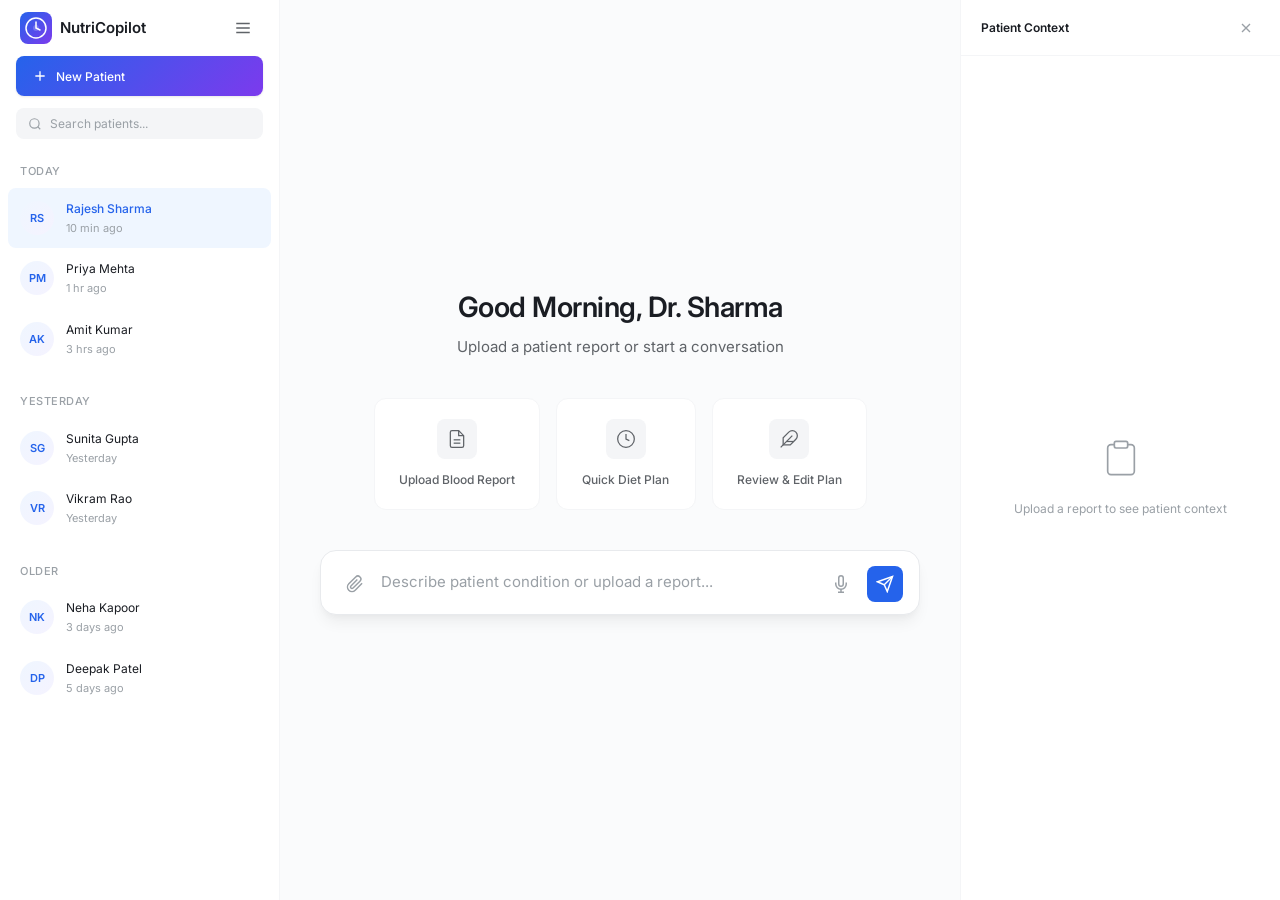
==== index.html @ 782ae3de "first commit" ====
<!DOCTYPE html>
<html lang="en">
<head>
    <meta charset="UTF-8">
    <meta name="viewport" content="width=device-width, initial-scale=1.0">
    <title>NutriCopilot — AI Dietitian Assistant</title>
    <link rel="stylesheet" href="style.css">
    <link rel="preconnect" href="https://fonts.googleapis.com">
    <link rel="preconnect" href="https://fonts.gstatic.com" crossorigin>
    <link href="https://fonts.googleapis.com/css2?family=Inter:wght@300;400;500;600;700&display=swap" rel="stylesheet">
</head>
<body>
    <div class="app-container">
        <!-- LEFT SIDEBAR -->
        <aside class="sidebar" id="sidebar">
            <div class="sidebar-header">
                <div class="logo">
                    <div class="logo-icon">
                        <svg width="24" height="24" viewBox="0 0 24 24" fill="none">
                            <circle cx="12" cy="12" r="10" stroke="currentColor" stroke-width="1.5"/>
                            <path d="M12 6v6l4 2" stroke="currentColor" stroke-width="1.5" stroke-linecap="round"/>
                            <circle cx="12" cy="12" r="3" fill="currentColor" opacity="0.2"/>
                        </svg>
                    </div>
                    <span class="logo-text">NutriCopilot</span>
                </div>
                <button class="sidebar-toggle" id="sidebarToggle" aria-label="Toggle sidebar">
                    <svg width="18" height="18" viewBox="0 0 24 24" fill="none" stroke="currentColor" stroke-width="2">
                        <path d="M3 12h18M3 6h18M3 18h18"/>
                    </svg>
                </button>
            </div>

            <button class="new-patient-btn" id="newPatientBtn">
                <svg width="16" height="16" viewBox="0 0 24 24" fill="none" stroke="currentColor" stroke-width="2">
                    <path d="M12 5v14M5 12h14"/>
                </svg>
                New Patient
            </button>

            <div class="search-box">
                <svg width="14" height="14" viewBox="0 0 24 24" fill="none" stroke="currentColor" stroke-width="2">
                    <circle cx="11" cy="11" r="8"/>
                    <path d="M21 21l-4.35-4.35"/>
                </svg>
                <input type="text" placeholder="Search patients..." id="patientSearch">
            </div>

            <div class="patient-list" id="patientList">
                <div class="patient-group">
                    <span class="group-label">Today</span>
                    <div class="patient-item active" data-id="1">
                        <div class="patient-avatar">RS</div>
                        <div class="patient-info">
                            <span class="patient-name">Rajesh Sharma</span>
                            <span class="patient-time">10 min ago</span>
                        </div>
                    </div>
                    <div class="patient-item" data-id="2">
                        <div class="patient-avatar">PM</div>
                        <div class="patient-info">
                            <span class="patient-name">Priya Mehta</span>
                            <span class="patient-time">1 hr ago</span>
                        </div>
                    </div>
                    <div class="patient-item" data-id="3">
                        <div class="patient-avatar">AK</div>
                        <div class="patient-info">
                            <span class="patient-name">Amit Kumar</span>
                            <span class="patient-time">3 hrs ago</span>
                        </div>
                    </div>
                </div>
                <div class="patient-group">
                    <span class="group-label">Yesterday</span>
                    <div class="patient-item" data-id="4">
                        <div class="patient-avatar">SG</div>
                        <div class="patient-info">
                            <span class="patient-name">Sunita Gupta</span>
                            <span class="patient-time">Yesterday</span>
                        </div>
                    </div>
                    <div class="patient-item" data-id="5">
                        <div class="patient-avatar">VR</div>
                        <div class="patient-info">
                            <span class="patient-name">Vikram Rao</span>
                            <span class="patient-time">Yesterday</span>
                        </div>
                    </div>
                </div>
                <div class="patient-group">
                    <span class="group-label">Older</span>
                    <div class="patient-item" data-id="6">
                        <div class="patient-avatar">NK</div>
                        <div class="patient-info">
                            <span class="patient-name">Neha Kapoor</span>
                            <span class="patient-time">3 days ago</span>
                        </div>
                    </div>
                    <div class="patient-item" data-id="7">
                        <div class="patient-avatar">DP</div>
                        <div class="patient-info">
                            <span class="patient-name">Deepak Patel</span>
                            <span class="patient-time">5 days ago</span>
                        </div>
                    </div>
                </div>
            </div>
        </aside>

        <!-- CENTER MAIN AREA -->
        <main class="main-content" id="mainContent">
            <!-- Welcome State -->
            <div class="welcome-state" id="welcomeState">
                <div class="greeting-section">
                    <h1 class="greeting" id="greeting">Good Evening, Dr. Sharma</h1>
                    <p class="greeting-sub">Upload a patient report or start a conversation</p>
                </div>

                <div class="quick-actions">
                    <div class="quick-action-card">
                        <div class="qa-icon">
                            <svg width="20" height="20" viewBox="0 0 24 24" fill="none" stroke="currentColor" stroke-width="1.5">
                                <path d="M14 2H6a2 2 0 0 0-2 2v16a2 2 0 0 0 2 2h12a2 2 0 0 0 2-2V8z"/>
                                <polyline points="14,2 14,8 20,8"/>
                                <line x1="16" y1="13" x2="8" y2="13"/>
                                <line x1="16" y1="17" x2="8" y2="17"/>
                            </svg>
                        </div>
                        <span>Upload Blood Report</span>
                    </div>
                    <div class="quick-action-card">
                        <div class="qa-icon">
                            <svg width="20" height="20" viewBox="0 0 24 24" fill="none" stroke="currentColor" stroke-width="1.5">
                                <path d="M12 2a10 10 0 1 0 10 10A10 10 0 0 0 12 2z"/>
                                <path d="M12 6v6l4 2"/>
                            </svg>
                        </div>
                        <span>Quick Diet Plan</span>
                    </div>
                    <div class="quick-action-card">
                        <div class="qa-icon">
                            <svg width="20" height="20" viewBox="0 0 24 24" fill="none" stroke="currentColor" stroke-width="1.5">
                                <path d="M20.24 12.24a6 6 0 0 0-8.49-8.49L5 10.5V19h8.5z"/>
                                <line x1="16" y1="8" x2="2" y2="22"/>
                                <line x1="17.5" y1="15" x2="9" y2="15"/>
                            </svg>
                        </div>
                        <span>Review & Edit Plan</span>
                    </div>
                </div>

                <div class="prompt-container" id="promptContainer">
                    <div class="prompt-box">
                        <div class="prompt-upload-area" id="dropZone">
                            <div class="drop-indicator" id="dropIndicator">
                                <svg width="32" height="32" viewBox="0 0 24 24" fill="none" stroke="currentColor" stroke-width="1.5">
                                    <path d="M21 15v4a2 2 0 0 1-2 2H5a2 2 0 0 1-2-2v-4"/>
                                    <polyline points="17,8 12,3 7,8"/>
                                    <line x1="12" y1="3" x2="12" y2="15"/>
                                </svg>
                                <span>Drop patient report here</span>
                            </div>
                        </div>
                        <div class="prompt-input-wrapper">
                            <button class="prompt-action-btn upload-btn" id="uploadBtn" title="Upload Report">
                                <svg width="18" height="18" viewBox="0 0 24 24" fill="none" stroke="currentColor" stroke-width="2">
                                    <path d="M21.44 11.05l-9.19 9.19a6 6 0 0 1-8.49-8.49l9.19-9.19a4 4 0 0 1 5.66 5.66l-9.2 9.19a2 2 0 0 1-2.83-2.83l8.49-8.48"/>
                                </svg>
                            </button>
                            <textarea class="prompt-input" id="promptInput" placeholder="Describe patient condition or upload a report..." rows="1"></textarea>
                            <button class="prompt-action-btn voice-btn" id="voiceBtn" title="Voice Input">
                                <svg width="18" height="18" viewBox="0 0 24 24" fill="none" stroke="currentColor" stroke-width="2">
                                    <path d="M12 1a3 3 0 0 0-3 3v8a3 3 0 0 0 6 0V4a3 3 0 0 0-3-3z"/>
                                    <path d="M19 10v2a7 7 0 0 1-14 0v-2"/>
                                    <line x1="12" y1="19" x2="12" y2="23"/>
                                    <line x1="8" y1="23" x2="16" y2="23"/>
                                </svg>
                            </button>
                            <button class="generate-btn" id="generateBtn" title="Generate">
                                <svg width="18" height="18" viewBox="0 0 24 24" fill="none" stroke="currentColor" stroke-width="2">
                                    <line x1="22" y1="2" x2="11" y2="13"/>
                                    <polygon points="22,2 15,22 11,13 2,9"/>
                                </svg>
                            </button>
                        </div>
                    </div>
                    <input type="file" id="fileInput" accept=".pdf,.jpg,.png,.jpeg" hidden>
                </div>
            </div>

            <!-- Chat/Conversation State -->
            <div class="chat-state hidden" id="chatState">
                <div class="chat-messages" id="chatMessages"></div>

                <div class="chat-input-container">
                    <div class="prompt-box">
                        <div class="prompt-input-wrapper">
                            <button class="prompt-action-btn upload-btn" id="chatUploadBtn" title="Upload Report">
                                <svg width="18" height="18" viewBox="0 0 24 24" fill="none" stroke="currentColor" stroke-width="2">
                                    <path d="M21.44 11.05l-9.19 9.19a6 6 0 0 1-8.49-8.49l9.19-9.19a4 4 0 0 1 5.66 5.66l-9.2 9.19a2 2 0 0 1-2.83-2.83l8.49-8.48"/>
                                </svg>
                            </button>
                            <textarea class="prompt-input" id="chatInput" placeholder="Ask follow-up or give instructions..." rows="1"></textarea>
                            <button class="generate-btn" id="chatSendBtn" title="Send">
                                <svg width="18" height="18" viewBox="0 0 24 24" fill="none" stroke="currentColor" stroke-width="2">
                                    <line x1="22" y1="2" x2="11" y2="13"/>
                                    <polygon points="22,2 15,22 11,13 2,9"/>
                                </svg>
                            </button>
                        </div>
                    </div>
                </div>
            </div>
        </main>

        <!-- RIGHT CONTEXT PANEL -->
        <aside class="context-panel" id="contextPanel">
            <div class="context-panel-header">
                <h3>Patient Context</h3>
                <button class="panel-close-btn" id="contextPanelClose">
                    <svg width="16" height="16" viewBox="0 0 24 24" fill="none" stroke="currentColor" stroke-width="2">
                        <path d="M18 6L6 18M6 6l12 12"/>
                    </svg>
                </button>
            </div>

            <!-- Empty State -->
            <div class="context-empty" id="contextEmpty">
                <div class="context-empty-icon">
                    <svg width="40" height="40" viewBox="0 0 24 24" fill="none" stroke="currentColor" stroke-width="1">
                        <path d="M16 4h2a2 2 0 0 1 2 2v14a2 2 0 0 1-2 2H6a2 2 0 0 1-2-2V6a2 2 0 0 1 2-2h2"/>
                        <rect x="8" y="2" width="8" height="4" rx="1" ry="1"/>
                    </svg>
                </div>
                <p>Upload a report to see patient context</p>
            </div>

            <!-- Patient Data -->
            <div class="context-data hidden" id="contextData">
                <div class="patient-profile-card">
                    <div class="profile-avatar" id="profileAvatar">RS</div>
                    <div class="profile-details">
                        <h4 id="profileName">Rajesh Sharma</h4>
                        <span class="profile-meta" id="profileMeta">Male • 52 yrs • BMI 28.4</span>
                    </div>
                    <div class="profile-badge critical" id="profileBadge">High Risk</div>
                </div>

                <div class="vitals-grid" id="vitalsGrid">
                    <div class="vital-card">
                        <span class="vital-label">HbA1c</span>
                        <span class="vital-value high">8.2%</span>
                        <span class="vital-status">Above Normal</span>
                    </div>
                    <div class="vital-card">
                        <span class="vital-label">Cholesterol</span>
                        <span class="vital-value high">245 mg/dL</span>
                        <span class="vital-status">High</span>
                    </div>
                    <div class="vital-card">
                        <span class="vital-label">BP</span>
                        <span class="vital-value warning">142/92</span>
                        <span class="vital-status">Elevated</span>
                    </div>
                    <div class="vital-card">
                        <span class="vital-label">Vitamin D</span>
                        <span class="vital-value low">12 ng/mL</span>
                        <span class="vital-status">Deficient</span>
                    </div>
                    <div class="vital-card">
                        <span class="vital-label">Creatinine</span>
                        <span class="vital-value normal">1.1 mg/dL</span>
                        <span class="vital-status">Normal</span>
                    </div>
                    <div class="vital-card">
                        <span class="vital-label">Fasting Sugar</span>
                        <span class="vital-value high">168 mg/dL</span>
                        <span class="vital-status">High</span>
                    </div>
                </div>

                <div class="context-section">
                    <h4 class="context-section-title">
                        <svg width="14" height="14" viewBox="0 0 24 24" fill="none" stroke="currentColor" stroke-width="2">
                            <path d="M10.29 3.86L1.82 18a2 2 0 0 0 1.71 3h16.94a2 2 0 0 0 1.71-3L13.71 3.86a2 2 0 0 0-3.42 0z"/>
                            <line x1="12" y1="9" x2="12" y2="13"/>
                            <line x1="12" y1="17" x2="12.01" y2="17"/>
                        </svg>
                        Health Alerts
                    </h4>
                    <div class="alert-chips" id="alertChips">
                        <span class="alert-chip critical">Pre-Diabetic → Diabetic</span>
                        <span class="alert-chip warning">Hypertension Stage 1</span>
                        <span class="alert-chip warning">Vitamin D Deficient</span>
                        <span class="alert-chip info">High LDL Cholesterol</span>
                    </div>
                </div>

                <div class="context-section">
                    <h4 class="context-section-title">
                        <svg width="14" height="14" viewBox="0 0 24 24" fill="none" stroke="currentColor" stroke-width="2">
                            <circle cx="12" cy="12" r="10"/>
                            <path d="M12 16v-4M12 8h.01"/>
                        </svg>
                        AI Observations
                    </h4>
                    <div class="observations-list" id="observationsList">
                        <div class="observation-item">
                            <span class="obs-dot"></span>
                            <p>Patient shows progressive insulin resistance. Diet must prioritize low glycemic index foods.</p>
                        </div>
                        <div class="observation-item">
                            <span class="obs-dot"></span>
                            <p>Lipid profile suggests reducing saturated fats and increasing omega-3 intake.</p>
                        </div>
                        <div class="observation-item">
                            <span class="obs-dot"></span>
                            <p>Severe Vitamin D deficiency — recommend sun exposure + supplementation.</p>
                        </div>
                    </div>
                </div>

                <div class="context-section">
                    <h4 class="context-section-title">
                        <svg width="14" height="14" viewBox="0 0 24 24" fill="none" stroke="currentColor" stroke-width="2">
                            <path d="M18 8A6 6 0 0 0 6 8c0 7-3 9-3 9h18s-3-2-3-9"/>
                            <path d="M13.73 21a2 2 0 0 1-3.46 0"/>
                        </svg>
                        Dietary Restrictions
                    </h4>
                    <div class="restriction-chips" id="restrictionChips">
                        <span class="restriction-chip">No Refined Sugar</span>
                        <span class="restriction-chip">Low Sodium</span>
                        <span class="restriction-chip">Low Saturated Fat</span>
                        <span class="restriction-chip">High Fiber</span>
                    </div>
                </div>
            </div>
        </aside>
    </div>

    <!-- Mobile overlay -->
    <div class="mobile-overlay hidden" id="mobileOverlay"></div>

    <script src="script.js"></script>
</body>
</html>
---- style.css ----
/* ============================================
   NUTRI COPILOT — DESIGN SYSTEM
   Premium Medical AI Copilot
   ============================================ */

/* --- CSS Variables --- */
:root {
    /* Colors */
    --bg-primary: #fafbfc;
    --bg-secondary: #ffffff;
    --bg-tertiary: #f4f5f7;
    --bg-hover: #f0f1f3;
    --bg-active: #e8eaed;
    --bg-glass: rgba(255, 255, 255, 0.72);
    --bg-glass-border: rgba(255, 255, 255, 0.18);

    --text-primary: #1a1d23;
    --text-secondary: #5f6368;
    --text-tertiary: #9aa0a6;
    --text-inverse: #ffffff;

    --accent-primary: #2563eb;
    --accent-primary-light: #eff6ff;
    --accent-primary-hover: #1d4ed8;
    --accent-gradient: linear-gradient(135deg, #2563eb 0%, #7c3aed 100%);
    --accent-gradient-soft: linear-gradient(135deg, #eff6ff 0%, #f5f3ff 100%);

    --success: #10b981;
    --success-light: #ecfdf5;
    --warning: #f59e0b;
    --warning-light: #fffbeb;
    --error: #ef4444;
    --error-light: #fef2f2;
    --info: #6366f1;
    --info-light: #eef2ff;

    /* Spacing */
    --space-xs: 4px;
    --space-sm: 8px;
    --space-md: 12px;
    --space-lg: 16px;
    --space-xl: 20px;
    --space-2xl: 24px;
    --space-3xl: 32px;
    --space-4xl: 40px;
    --space-5xl: 48px;
    --space-6xl: 64px;

    /* Typography */
    --font-family: 'Inter', -apple-system, BlinkMacSystemFont, 'Segoe UI', sans-serif;
    --font-size-xs: 11px;
    --font-size-sm: 12px;
    --font-size-base: 14px;
    --font-size-md: 15px;
    --font-size-lg: 16px;
    --font-size-xl: 18px;
    --font-size-2xl: 22px;
    --font-size-3xl: 28px;
    --font-size-4xl: 36px;

    /* Border Radius */
    --radius-sm: 6px;
    --radius-md: 8px;
    --radius-lg: 12px;
    --radius-xl: 16px;
    --radius-2xl: 20px;
    --radius-full: 9999px;

    /* Shadows */
    --shadow-xs: 0 1px 2px rgba(0, 0, 0, 0.04);
    --shadow-sm: 0 1px 3px rgba(0, 0, 0, 0.06), 0 1px 2px rgba(0, 0, 0, 0.04);
    --shadow-md: 0 4px 6px -1px rgba(0, 0, 0, 0.06), 0 2px 4px -1px rgba(0, 0, 0, 0.04);
    --shadow-lg: 0 10px 15px -3px rgba(0, 0, 0, 0.06), 0 4px 6px -2px rgba(0, 0, 0, 0.03);
    --shadow-xl: 0 20px 25px -5px rgba(0, 0, 0, 0.08), 0 10px 10px -5px rgba(0, 0, 0, 0.02);
    --shadow-glow: 0 0 20px rgba(37, 99, 235, 0.15);
    --shadow-input: 0 0 0 3px rgba(37, 99, 235, 0.1);

    /* Transitions */
    --transition-fast: 150ms cubic-bezier(0.4, 0, 0.2, 1);
    --transition-base: 200ms cubic-bezier(0.4, 0, 0.2, 1);
    --transition-smooth: 300ms cubic-bezier(0.4, 0, 0.2, 1);
    --transition-spring: 400ms cubic-bezier(0.34, 1.56, 0.64, 1);

    /* Layout */
    --sidebar-width: 280px;
    --context-panel-width: 320px;
    --header-height: 56px;
}

/* --- Reset & Base --- */
*, *::before, *::after {
    margin: 0;
    padding: 0;
    box-sizing: border-box;
}

html {
    font-size: 16px;
    -webkit-font-smoothing: antialiased;
    -moz-osx-font-smoothing: grayscale;
}

body {
    font-family: var(--font-family);
    background: var(--bg-primary);
    color: var(--text-primary);
    line-height: 1.5;
    overflow: hidden;
    height: 100vh;
}

button {
    font-family: inherit;
    cursor: pointer;
    border: none;
    background: none;
    font-size: inherit;
}

input, textarea {
    font-family: inherit;
    border: none;
    outline: none;
    background: none;
}

textarea {
    resize: none;
}

/* --- App Layout --- */
.app-container {
    display: flex;
    height: 100vh;
    width: 100vw;
    overflow: hidden;
}

/* ============================================
   LEFT SIDEBAR
   ============================================ */
.sidebar {
    width: var(--sidebar-width);
    min-width: var(--sidebar-width);
    height: 100vh;
    background: var(--bg-secondary);
    border-right: 1px solid var(--bg-tertiary);
    display: flex;
    flex-direction: column;
    transition: transform var(--transition-smooth), width var(--transition-smooth);
    z-index: 100;
}

.sidebar-header {
    display: flex;
    align-items: center;
    justify-content: space-between;
    padding: var(--space-lg) var(--space-xl);
    height: var(--header-height);
}

.logo {
    display: flex;
    align-items: center;
    gap: var(--space-sm);
}

.logo-icon {
    width: 32px;
    height: 32px;
    display: flex;
    align-items: center;
    justify-content: center;
    background: var(--accent-gradient);
    color: white;
    border-radius: var(--radius-md);
}

.logo-text {
    font-size: var(--font-size-md);
    font-weight: 600;
    color: var(--text-primary);
}

.sidebar-toggle {
    width: 32px;
    height: 32px;
    display: flex;
    align-items: center;
    justify-content: center;
    border-radius: var(--radius-sm);
    color: var(--text-secondary);
    transition: all var(--transition-fast);
}

.sidebar-toggle:hover {
    background: var(--bg-hover);
    color: var(--text-primary);
}

.new-patient-btn {
    display: flex;
    align-items: center;
    gap: var(--space-sm);
    margin: 0 var(--space-lg) var(--space-md);
    padding: var(--space-md) var(--space-lg);
    background: var(--accent-gradient);
    color: white;
    border-radius: var(--radius-md);
    font-size: var(--font-size-sm);
    font-weight: 500;
    transition: all var(--transition-base);
    box-shadow: var(--shadow-sm);
}

.new-patient-btn:hover {
    transform: translateY(-1px);
    box-shadow: var(--shadow-md), var(--shadow-glow);
}

.new-patient-btn:active {
    transform: translateY(0);
}

.search-box {
    display: flex;
    align-items: center;
    gap: var(--space-sm);
    margin: 0 var(--space-lg) var(--space-lg);
    padding: var(--space-sm) var(--space-md);
    background: var(--bg-tertiary);
    border-radius: var(--radius-md);
    color: var(--text-tertiary);
    transition: all var(--transition-base);
}

.search-box:focus-within {
    background: var(--bg-secondary);
    box-shadow: 0 0 0 2px var(--accent-primary);
}

.search-box input {
    flex: 1;
    font-size: var(--font-size-sm);
    color: var(--text-primary);
}

.search-box input::placeholder {
    color: var(--text-tertiary);
}

/* Patient List */
.patient-list {
    flex: 1;
    overflow-y: auto;
    padding: 0 var(--space-sm);
}

.patient-list::-webkit-scrollbar {
    width: 4px;
}

.patient-list::-webkit-scrollbar-track {
    background: transparent;
}

.patient-list::-webkit-scrollbar-thumb {
    background: var(--bg-active);
    border-radius: var(--radius-full);
}

.patient-group {
    margin-bottom: var(--space-lg);
}

.group-label {
    display: block;
    padding: var(--space-sm) var(--space-md);
    font-size: var(--font-size-xs);
    font-weight: 500;
    color: var(--text-tertiary);
    text-transform: uppercase;
    letter-spacing: 0.5px;
}

.patient-item {
    display: flex;
    align-items: center;
    gap: var(--space-md);
    padding: var(--space-md) var(--space-md);
    border-radius: var(--radius-md);
    cursor: pointer;
    transition: all var(--transition-fast);
}

.patient-item:hover {
    background: var(--bg-hover);
}

.patient-item.active {
    background: var(--accent-primary-light);
}

.patient-item.active .patient-name {
    color: var(--accent-primary);
    font-weight: 500;
}

.patient-avatar {
    width: 34px;
    height: 34px;
    min-width: 34px;
    border-radius: var(--radius-full);
    background: var(--accent-gradient-soft);
    color: var(--accent-primary);
    display: flex;
    align-items: center;
    justify-content: center;
    font-size: var(--font-size-xs);
    font-weight: 600;
}

.patient-info {
    flex: 1;
    min-width: 0;
    display: flex;
    flex-direction: column;
    gap: 2px;
}

.patient-name {
    font-size: var(--font-size-sm);
    font-weight: 400;
    color: var(--text-primary);
    white-space: nowrap;
    overflow: hidden;
    text-overflow: ellipsis;
}

.patient-time {
    font-size: var(--font-size-xs);
    color: var(--text-tertiary);
}

/* ============================================
   MAIN CONTENT AREA
   ============================================ */
.main-content {
    flex: 1;
    display: flex;
    flex-direction: column;
    height: 100vh;
    overflow: hidden;
    position: relative;
}

/* Welcome State */
.welcome-state {
    flex: 1;
    display: flex;
    flex-direction: column;
    align-items: center;
    justify-content: center;
    padding: var(--space-4xl);
    gap: var(--space-4xl);
    max-width: 720px;
    margin: 0 auto;
    width: 100%;
}

.greeting-section {
    text-align: center;
    animation: fadeInUp 0.6s ease;
}

.greeting {
    font-size: var(--font-size-3xl);
    font-weight: 600;
    color: var(--text-primary);
    margin-bottom: var(--space-sm);
    letter-spacing: -0.5px;
}

.greeting-sub {
    font-size: var(--font-size-md);
    color: var(--text-secondary);
    font-weight: 400;
}

/* Quick Actions */
.quick-actions {
    display: flex;
    gap: var(--space-lg);
    animation: fadeInUp 0.6s ease 0.1s both;
}

.quick-action-card {
    display: flex;
    flex-direction: column;
    align-items: center;
    gap: var(--space-md);
    padding: var(--space-xl) var(--space-2xl);
    background: var(--bg-secondary);
    border: 1px solid var(--bg-tertiary);
    border-radius: var(--radius-lg);
    cursor: pointer;
    transition: all var(--transition-base);
    min-width: 140px;
}

.quick-action-card:hover {
    border-color: var(--accent-primary);
    background: var(--accent-primary-light);
    transform: translateY(-2px);
    box-shadow: var(--shadow-md);
}

.qa-icon {
    width: 40px;
    height: 40px;
    display: flex;
    align-items: center;
    justify-content: center;
    background: var(--bg-tertiary);
    border-radius: var(--radius-md);
    color: var(--text-secondary);
    transition: all var(--transition-base);
}

.quick-action-card:hover .qa-icon {
    background: var(--accent-primary);
    color: white;
}

.quick-action-card span {
    font-size: var(--font-size-sm);
    font-weight: 500;
    color: var(--text-secondary);
    text-align: center;
}

/* Prompt Container */
.prompt-container {
    width: 100%;
    max-width: 640px;
    animation: fadeInUp 0.6s ease 0.2s both;
}

.prompt-box {
    background: var(--bg-secondary);
    border: 1px solid var(--bg-active);
    border-radius: var(--radius-xl);
    box-shadow: var(--shadow-lg);
    transition: all var(--transition-base);
    overflow: hidden;
}

.prompt-box:focus-within {
    border-color: var(--accent-primary);
    box-shadow: var(--shadow-lg), var(--shadow-input);
}

.prompt-upload-area {
    display: none;
    padding: var(--space-3xl);
    border-bottom: 1px dashed var(--bg-active);
    text-align: center;
}

.prompt-upload-area.dragover {
    display: block;
    background: var(--accent-primary-light);
}

.drop-indicator {
    display: flex;
    flex-direction: column;
    align-items: center;
    gap: var(--space-md);
    color: var(--accent-primary);
}

.drop-indicator span {
    font-size: var(--font-size-sm);
    font-weight: 500;
}

.prompt-input-wrapper {
    display: flex;
    align-items: flex-end;
    padding: var(--space-md) var(--space-lg);
    gap: var(--space-sm);
}

.prompt-input {
    flex: 1;
    padding: var(--space-sm) 0;
    font-size: var(--font-size-md);
    color: var(--text-primary);
    line-height: 1.5;
    max-height: 150px;
    overflow-y: auto;
}

.prompt-input::placeholder {
    color: var(--text-tertiary);
}

.prompt-action-btn {
    width: 36px;
    height: 36px;
    display: flex;
    align-items: center;
    justify-content: center;
    border-radius: var(--radius-md);
    color: var(--text-tertiary);
    transition: all var(--transition-fast);
    flex-shrink: 0;
}

.prompt-action-btn:hover {
    background: var(--bg-hover);
    color: var(--text-primary);
}

.generate-btn {
    width: 36px;
    height: 36px;
    display: flex;
    align-items: center;
    justify-content: center;
    background: var(--accent-primary);
    color: white;
    border-radius: var(--radius-md);
    transition: all var(--transition-base);
    flex-shrink: 0;
}

.generate-btn:hover {
    background: var(--accent-primary-hover);
    transform: scale(1.05);
}

.generate-btn:active {
    transform: scale(0.95);
}

/* ============================================
   CHAT STATE
   ============================================ */
.chat-state {
    flex: 1;
    display: flex;
    flex-direction: column;
    height: 100vh;
}

.chat-messages {
    flex: 1;
    overflow-y: auto;
    padding: var(--space-3xl) var(--space-4xl);
    display: flex;
    flex-direction: column;
    gap: var(--space-2xl);
}

.chat-messages::-webkit-scrollbar {
    width: 6px;
}

.chat-messages::-webkit-scrollbar-track {
    background: transparent;
}

.chat-messages::-webkit-scrollbar-thumb {
    background: var(--bg-active);
    border-radius: var(--radius-full);
}

.chat-input-container {
    padding: var(--space-lg) var(--space-4xl) var(--space-2xl);
    background: linear-gradient(to top, var(--bg-primary) 60%, transparent);
}

.chat-input-container .prompt-box {
    max-width: 680px;
    margin: 0 auto;
}

/* Message Styles */
.message {
    display: flex;
    gap: var(--space-lg);
    max-width: 720px;
    width: 100%;
    margin: 0 auto;
    animation: fadeInUp 0.3s ease;
}

.message-avatar {
    width: 32px;
    height: 32px;
    min-width: 32px;
    border-radius: var(--radius-md);
    display: flex;
    align-items: center;
    justify-content: center;
    font-size: var(--font-size-xs);
    font-weight: 600;
    margin-top: 2px;
}

.message-avatar.ai {
    background: var(--accent-gradient);
    color: white;
}

.message-avatar.user {
    background: var(--bg-tertiary);
    color: var(--text-secondary);
}

.message-content {
    flex: 1;
    min-width: 0;
}

.message-content p {
    font-size: var(--font-size-md);
    line-height: 1.7;
    color: var(--text-primary);
}

.message-content .message-label {
    font-size: var(--font-size-xs);
    font-weight: 500;
    color: var(--text-tertiary);
    margin-bottom: var(--space-xs);
    text-transform: uppercase;
    letter-spacing: 0.3px;
}

/* Typing Indicator */
.typing-indicator {
    display: flex;
    align-items: center;
    gap: 4px;
    padding: var(--space-md) 0;
}

.typing-indicator span {
    width: 6px;
    height: 6px;
    border-radius: 50%;
    background: var(--accent-primary);
    animation: typingBounce 1.4s infinite ease-in-out;
}

.typing-indicator span:nth-child(2) { animation-delay: 0.2s; }
.typing-indicator span:nth-child(3) { animation-delay: 0.4s; }

/* Shimmer Loading */
.shimmer {
    background: linear-gradient(90deg, var(--bg-tertiary) 25%, var(--bg-hover) 50%, var(--bg-tertiary) 75%);
    background-size: 200% 100%;
    animation: shimmer 1.5s infinite;
    border-radius: var(--radius-sm);
    height: 16px;
    margin-bottom: var(--space-sm);
}

.shimmer.short { width: 60%; }
.shimmer.medium { width: 80%; }
.shimmer.long { width: 100%; }

/* Context Cards */
.context-cards-container {
    display: flex;
    flex-direction: column;
    gap: var(--space-lg);
    margin-top: var(--space-lg);
}

.context-card {
    background: var(--bg-secondary);
    border: 1px solid var(--bg-tertiary);
    border-radius: var(--radius-lg);
    padding: var(--space-xl);
    transition: all var(--transition-base);
}

.context-card:hover {
    border-color: var(--bg-active);
    box-shadow: var(--shadow-sm);
}

.context-card-title {
    font-size: var(--font-size-sm);
    font-weight: 600;
    color: var(--text-primary);
    margin-bottom: var(--space-md);
}

.chips-container {
    display: flex;
    flex-wrap: wrap;
    gap: var(--space-sm);
}

.chip {
    padding: var(--space-sm) var(--space-lg);
    border: 1px solid var(--bg-active);
    border-radius: var(--radius-full);
    font-size: var(--font-size-sm);
    color: var(--text-secondary);
    cursor: pointer;
    transition: all var(--transition-fast);
    user-select: none;
}

.chip:hover {
    border-color: var(--accent-primary);
    color: var(--accent-primary);
    background: var(--accent-primary-light);
}

.chip.selected {
    background: var(--accent-primary);
    color: white;
    border-color: var(--accent-primary);
}

/* Activity Level Chips */
.activity-chips {
    display: flex;
    gap: var(--space-sm);
}

.activity-chip {
    flex: 1;
    padding: var(--space-md) var(--space-lg);
    border: 1px solid var(--bg-active);
    border-radius: var(--radius-md);
    font-size: var(--font-size-sm);
    color: var(--text-secondary);
    cursor: pointer;
    text-align: center;
    transition: all var(--transition-fast);
}

.activity-chip:hover {
    border-color: var(--accent-primary);
    color: var(--accent-primary);
}

.activity-chip.selected {
    background: var(--accent-primary);
    color: white;
    border-color: var(--accent-primary);
}

/* Notes textarea */
.context-textarea {
    width: 100%;
    min-height: 80px;
    padding: var(--space-md);
    border: 1px solid var(--bg-active);
    border-radius: var(--radius-md);
    font-size: var(--font-size-sm);
    color: var(--text-primary);
    resize: vertical;
    transition: all var(--transition-base);
    line-height: 1.6;
}

.context-textarea:focus {
    border-color: var(--accent-primary);
    box-shadow: var(--shadow-input);
}

.context-textarea::placeholder {
    color: var(--text-tertiary);
}

/* Generate Button */
.generate-plan-btn {
    display: flex;
    align-items: center;
    justify-content: center;
    gap: var(--space-sm);
    width: 100%;
    padding: var(--space-lg) var(--space-2xl);
    background: var(--accent-gradient);
    color: white;
    border-radius: var(--radius-lg);
    font-size: var(--font-size-md);
    font-weight: 500;
    margin-top: var(--space-lg);
    transition: all var(--transition-base);
    box-shadow: var(--shadow-md);
}

.generate-plan-btn:hover {
    transform: translateY(-1px);
    box-shadow: var(--shadow-lg), var(--shadow-glow);
}

.generate-plan-btn:active {
    transform: translateY(0);
}

/* Workflow Animation */
.workflow-steps {
    display: flex;
    flex-direction: column;
    gap: var(--space-md);
    padding: var(--space-lg) 0;
}

.workflow-step {
    display: flex;
    align-items: center;
    gap: var(--space-md);
    padding: var(--space-md) var(--space-lg);
    border-radius: var(--radius-md);
    background: var(--bg-secondary);
    border: 1px solid var(--bg-tertiary);
    opacity: 0;
    transform: translateX(-10px);
    transition: all var(--transition-smooth);
}

.workflow-step.active {
    opacity: 1;
    transform: translateX(0);
    border-color: var(--accent-primary);
    background: var(--accent-primary-light);
}

.workflow-step.completed {
    opacity: 1;
    transform: translateX(0);
    border-color: var(--success);
    background: var(--success-light);
}

.workflow-step-icon {
    width: 24px;
    height: 24px;
    border-radius: 50%;
    display: flex;
    align-items: center;
    justify-content: center;
    flex-shrink: 0;
}

.workflow-step.active .workflow-step-icon {
    background: var(--accent-primary);
    color: white;
    animation: pulse 1.5s infinite;
}

.workflow-step.completed .workflow-step-icon {
    background: var(--success);
    color: white;
}

.workflow-step-text {
    font-size: var(--font-size-sm);
    font-weight: 500;
    color: var(--text-secondary);
}

.workflow-step.active .workflow-step-text {
    color: var(--accent-primary);
}

.workflow-step.completed .workflow-step-text {
    color: var(--success);
}

/* Diet Plan Cards */
.diet-plan-container {
    display: flex;
    flex-direction: column;
    gap: var(--space-lg);
    margin-top: var(--space-xl);
}

.meal-card {
    background: var(--bg-secondary);
    border: 1px solid var(--bg-tertiary);
    border-radius: var(--radius-lg);
    padding: var(--space-xl);
    transition: all var(--transition-base);
    animation: fadeInUp 0.3s ease both;
}

.meal-card:hover {
    border-color: var(--bg-active);
    box-shadow: var(--shadow-sm);
}

.meal-card-header {
    display: flex;
    align-items: center;
    justify-content: space-between;
    margin-bottom: var(--space-md);
}

.meal-card-title {
    display: flex;
    align-items: center;
    gap: var(--space-sm);
}

.meal-time-icon {
    width: 28px;
    height: 28px;
    border-radius: var(--radius-sm);
    display: flex;
    align-items: center;
    justify-content: center;
    font-size: 14px;
}

.meal-card-title h4 {
    font-size: var(--font-size-sm);
    font-weight: 600;
    color: var(--text-primary);
}

.meal-card-title span {
    font-size: var(--font-size-xs);
    color: var(--text-tertiary);
}

.meal-card-actions {
    display: flex;
    gap: var(--space-xs);
}

.meal-action-btn {
    width: 28px;
    height: 28px;
    display: flex;
    align-items: center;
    justify-content: center;
    border-radius: var(--radius-sm);
    color: var(--text-tertiary);
    transition: all var(--transition-fast);
}

.meal-action-btn:hover {
    background: var(--bg-hover);
    color: var(--text-primary);
}

.meal-items {
    list-style: none;
    display: flex;
    flex-direction: column;
    gap: var(--space-sm);
}

.meal-items li {
    font-size: var(--font-size-sm);
    color: var(--text-secondary);
    padding-left: var(--space-lg);
    position: relative;
    line-height: 1.6;
}

.meal-items li::before {
    content: '';
    position: absolute;
    left: 0;
    top: 8px;
    width: 5px;
    height: 5px;
    border-radius: 50%;
    background: var(--accent-primary);
    opacity: 0.5;
}

/* Special meal cards */
.meal-card.avoid {
    border-color: var(--error-light);
    background: linear-gradient(135deg, #fff 0%, var(--error-light) 100%);
}

.meal-card.avoid .meal-items li::before {
    background: var(--error);
}

.meal-card.supplements {
    border-color: var(--info-light);
    background: linear-gradient(135deg, #fff 0%, var(--info-light) 100%);
}

.meal-card.supplements .meal-items li::before {
    background: var(--info);
}

/* Plan Actions */
.plan-actions {
    display: flex;
    gap: var(--space-md);
    margin-top: var(--space-2xl);
    padding-top: var(--space-xl);
    border-top: 1px solid var(--bg-tertiary);
}

.plan-action-btn {
    display: flex;
    align-items: center;
    gap: var(--space-sm);
    padding: var(--space-md) var(--space-xl);
    border-radius: var(--radius-md);
    font-size: var(--font-size-sm);
    font-weight: 500;
    transition: all var(--transition-base);
}

.plan-action-btn.primary {
    background: var(--accent-primary);
    color: white;
}

.plan-action-btn.primary:hover {
    background: var(--accent-primary-hover);
    transform: translateY(-1px);
}

.plan-action-btn.secondary {
    background: var(--bg-tertiary);
    color: var(--text-secondary);
}

.plan-action-btn.secondary:hover {
    background: var(--bg-active);
    color: var(--text-primary);
}

.plan-action-btn.success {
    background: var(--success);
    color: white;
}

.plan-action-btn.success:hover {
    opacity: 0.9;
    transform: translateY(-1px);
}

/* ============================================
   RIGHT CONTEXT PANEL
   ============================================ */
.context-panel {
    width: var(--context-panel-width);
    min-width: var(--context-panel-width);
    height: 100vh;
    background: var(--bg-secondary);
    border-left: 1px solid var(--bg-tertiary);
    display: flex;
    flex-direction: column;
    overflow: hidden;
    transition: transform var(--transition-smooth);
}

.context-panel-header {
    display: flex;
    align-items: center;
    justify-content: space-between;
    padding: var(--space-lg) var(--space-xl);
    height: var(--header-height);
    border-bottom: 1px solid var(--bg-tertiary);
}

.context-panel-header h3 {
    font-size: var(--font-size-sm);
    font-weight: 600;
    color: var(--text-primary);
}

.panel-close-btn {
    width: 28px;
    height: 28px;
    display: flex;
    align-items: center;
    justify-content: center;
    border-radius: var(--radius-sm);
    color: var(--text-tertiary);
    transition: all var(--transition-fast);
}

.panel-close-btn:hover {
    background: var(--bg-hover);
    color: var(--text-primary);
}

/* Context Empty */
.context-empty {
    flex: 1;
    display: flex;
    flex-direction: column;
    align-items: center;
    justify-content: center;
    gap: var(--space-lg);
    padding: var(--space-4xl);
    color: var(--text-tertiary);
}

.context-empty p {
    font-size: var(--font-size-sm);
    text-align: center;
}

/* Context Data */
.context-data {
    flex: 1;
    overflow-y: auto;
    padding: var(--space-xl);
    display: flex;
    flex-direction: column;
    gap: var(--space-xl);
}

.context-data::-webkit-scrollbar {
    width: 4px;
}

.context-data::-webkit-scrollbar-thumb {
    background: var(--bg-active);
    border-radius: var(--radius-full);
}

/* Patient Profile Card */
.patient-profile-card {
    display: flex;
    align-items: center;
    gap: var(--space-md);
    padding: var(--space-lg);
    background: var(--accent-gradient-soft);
    border-radius: var(--radius-lg);
    border: 1px solid rgba(37, 99, 235, 0.08);
}

.profile-avatar {
    width: 40px;
    height: 40px;
    border-radius: var(--radius-full);
    background: var(--accent-gradient);
    color: white;
    display: flex;
    align-items: center;
    justify-content: center;
    font-size: var(--font-size-sm);
    font-weight: 600;
}

.profile-details {
    flex: 1;
    min-width: 0;
}

.profile-details h4 {
    font-size: var(--font-size-sm);
    font-weight: 600;
    color: var(--text-primary);
}

.profile-meta {
    font-size: var(--font-size-xs);
    color: var(--text-secondary);
}

.profile-badge {
    padding: var(--space-xs) var(--space-sm);
    border-radius: var(--radius-full);
    font-size: 10px;
    font-weight: 600;
    text-transform: uppercase;
    letter-spacing: 0.3px;
}

.profile-badge.critical {
    background: var(--error-light);
    color: var(--error);
}

.profile-badge.warning {
    background: var(--warning-light);
    color: var(--warning);
}

.profile-badge.normal {
    background: var(--success-light);
    color: var(--success);
}

/* Vitals Grid */
.vitals-grid {
    display: grid;
    grid-template-columns: 1fr 1fr;
    gap: var(--space-sm);
}

.vital-card {
    padding: var(--space-md);
    background: var(--bg-tertiary);
    border-radius: var(--radius-md);
    display: flex;
    flex-direction: column;
    gap: 2px;
}

.vital-label {
    font-size: var(--font-size-xs);
    color: var(--text-tertiary);
    font-weight: 500;
}

.vital-value {
    font-size: var(--font-size-base);
    font-weight: 600;
}

.vital-value.high { color: var(--error); }
.vital-value.warning { color: var(--warning); }
.vital-value.low { color: var(--info); }
.vital-value.normal { color: var(--success); }

.vital-status {
    font-size: 10px;
    color: var(--text-tertiary);
}

/* Context Sections */
.context-section {
    display: flex;
    flex-direction: column;
    gap: var(--space-md);
}

.context-section-title {
    display: flex;
    align-items: center;
    gap: var(--space-sm);
    font-size: var(--font-size-xs);
    font-weight: 600;
    color: var(--text-secondary);
    text-transform: uppercase;
    letter-spacing: 0.3px;
}

/* Alert Chips */
.alert-chips {
    display: flex;
    flex-wrap: wrap;
    gap: var(--space-sm);
}

.alert-chip {
    padding: var(--space-xs) var(--space-sm);
    border-radius: var(--radius-full);
    font-size: 11px;
    font-weight: 500;
}

.alert-chip.critical {
    background: var(--error-light);
    color: var(--error);
}

.alert-chip.warning {
    background: var(--warning-light);
    color: var(--warning);
}

.alert-chip.info {
    background: var(--info-light);
    color: var(--info);
}

/* Observations */
.observations-list {
    display: flex;
    flex-direction: column;
    gap: var(--space-md);
}

.observation-item {
    display: flex;
    gap: var(--space-sm);
    align-items: flex-start;
}

.obs-dot {
    width: 6px;
    height: 6px;
    min-width: 6px;
    border-radius: 50%;
    background: var(--accent-primary);
    margin-top: 6px;
}

.observation-item p {
    font-size: var(--font-size-xs);
    color: var(--text-secondary);
    line-height: 1.5;
}

/* Restriction Chips */
.restriction-chips {
    display: flex;
    flex-wrap: wrap;
    gap: var(--space-sm);
}

.restriction-chip {
    padding: var(--space-xs) var(--space-sm);
    border-radius: var(--radius-full);
    font-size: 11px;
    font-weight: 500;
    background: var(--bg-tertiary);
    color: var(--text-secondary);
    border: 1px solid var(--bg-active);
}

/* ============================================
   UTILITIES
   ============================================ */
.hidden {
    display: none !important;
}

/* ============================================
   ANIMATIONS
   ============================================ */
@keyframes fadeInUp {
    from {
        opacity: 0;
        transform: translateY(12px);
    }
    to {
        opacity: 1;
        transform: translateY(0);
    }
}

@keyframes fadeIn {
    from { opacity: 0; }
    to { opacity: 1; }
}

@keyframes typingBounce {
    0%, 60%, 100% {
        transform: translateY(0);
        opacity: 0.4;
    }
    30% {
        transform: translateY(-4px);
        opacity: 1;
    }
}

@keyframes shimmer {
    0% { background-position: -200% 0; }
    100% { background-position: 200% 0; }
}

@keyframes pulse {
    0%, 100% { transform: scale(1); opacity: 1; }
    50% { transform: scale(1.1); opacity: 0.8; }
}

@keyframes slideInRight {
    from {
        opacity: 0;
        transform: translateX(20px);
    }
    to {
        opacity: 1;
        transform: translateX(0);
    }
}

/* ============================================
   RESPONSIVE
   ============================================ */
@media (max-width: 1200px) {
    .context-panel {
        position: fixed;
        right: 0;
        top: 0;
        transform: translateX(100%);
        z-index: 200;
        box-shadow: var(--shadow-xl);
    }

    .context-panel.visible {
        transform: translateX(0);
    }
}

@media (max-width: 900px) {
    .sidebar {
        position: fixed;
        left: 0;
        top: 0;
        transform: translateX(-100%);
        z-index: 200;
        box-shadow: var(--shadow-xl);
    }

    .sidebar.visible {
        transform: translateX(0);
    }

    .welcome-state {
        padding: var(--space-2xl);
    }

    .quick-actions {
        flex-direction: column;
        width: 100%;
    }

    .quick-action-card {
        flex-direction: row;
        min-width: unset;
    }

    .chat-messages {
        padding: var(--space-xl) var(--space-lg);
    }

    .chat-input-container {
        padding: var(--space-md) var(--space-lg) var(--space-lg);
    }
}

/* Mobile Overlay */
.mobile-overlay {
    position: fixed;
    top: 0;
    left: 0;
    right: 0;
    bottom: 0;
    background: rgba(0, 0, 0, 0.3);
    z-index: 150;
    backdrop-filter: blur(2px);
}

/* ============================================
   SPECIAL STATES
   ============================================ */

/* Voice recording state */
.voice-btn.recording {
    color: var(--error);
    animation: pulse 1s infinite;
}

/* File upload success */
.upload-success {
    display: flex;
    align-items: center;
    gap: var(--space-sm);
    padding: var(--space-sm) var(--space-md);
    background: var(--success-light);
    border-radius: var(--radius-md);
    margin-bottom: var(--space-md);
}

.upload-success span {
    font-size: var(--font-size-sm);
    color: var(--success);
    font-weight: 500;
}

/* Inline editable */
.editable-section {
    position: relative;
    padding: var(--space-sm);
    border-radius: var(--radius-sm);
    transition: all var(--transition-fast);
}

.editable-section:hover {
    background: var(--bg-tertiary);
}

.editable-section[contenteditable="true"] {
    background: var(--bg-secondary);
    box-shadow: var(--shadow-input);
    outline: none;
}

/* Approved state */
.plan-approved {
    display: flex;
    align-items: center;
    gap: var(--space-sm);
    padding: var(--space-lg);
    background: var(--success-light);
    border: 1px solid rgba(16, 185, 129, 0.2);
    border-radius: var(--radius-lg);
    margin-top: var(--space-lg);
}

.plan-approved svg {
    color: var(--success);
}

.plan-approved span {
    font-size: var(--font-size-sm);
    font-weight: 500;
    color: var(--success);
}
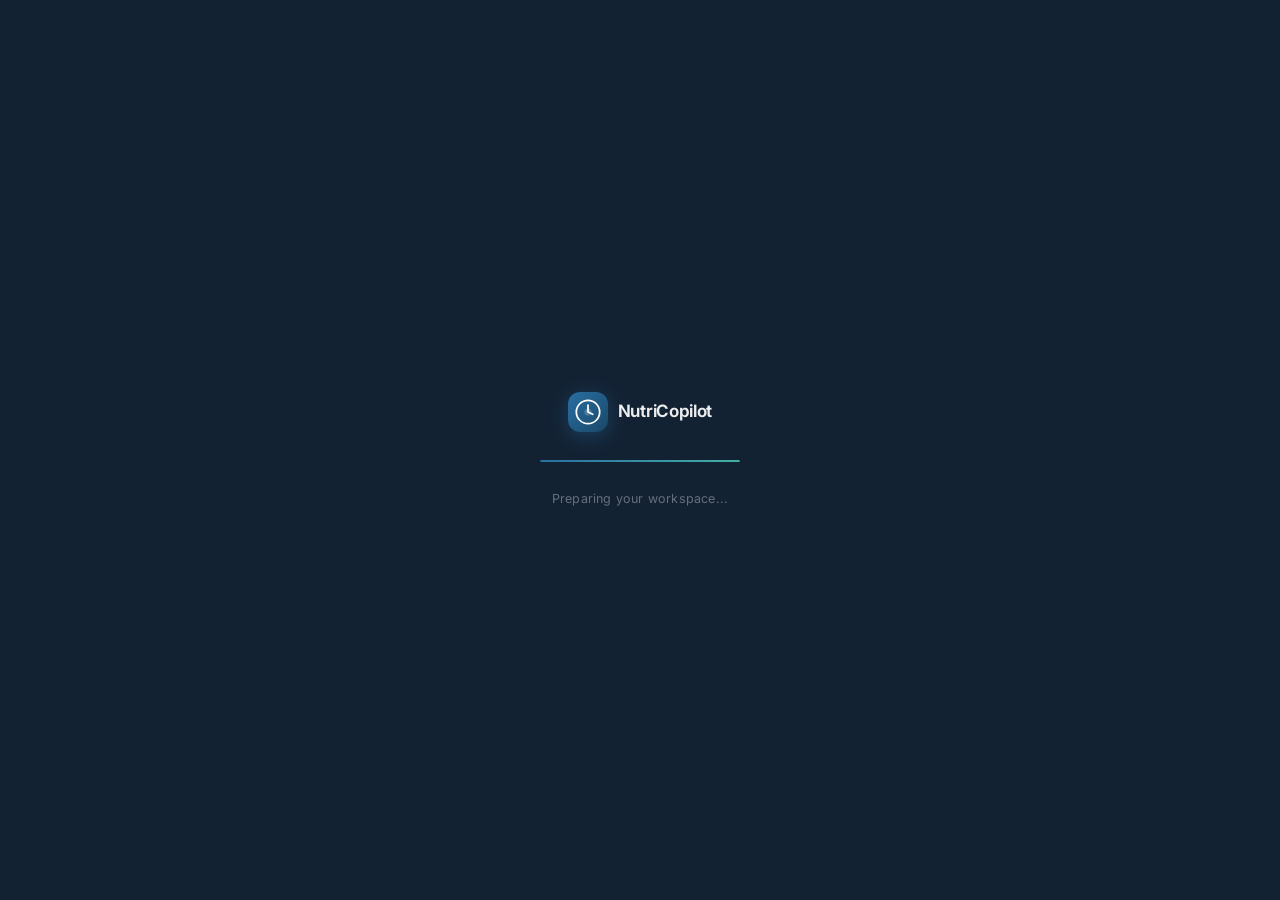
==== commit 572aff4b: "ui changes" ====
--- a/index.html
+++ b/index.html
@@ -7,146 +7,160 @@
     <link rel="stylesheet" href="style.css">
     <link rel="preconnect" href="https://fonts.googleapis.com">
     <link rel="preconnect" href="https://fonts.gstatic.com" crossorigin>
-    <link href="https://fonts.googleapis.com/css2?family=Inter:wght@300;400;500;600;700&display=swap" rel="stylesheet">
+    <link href="https://fonts.googleapis.com/css2?family=Inter:ital,opsz,wght@0,14..32,300;0,14..32,400;0,14..32,500;0,14..32,600;0,14..32,700;0,14..32,800&display=swap" rel="stylesheet">
+    <style>
+        .dashboard-transition {
+            position: fixed;
+            inset: 0;
+            background: #132233;
+            z-index: 10000;
+            display: flex;
+            align-items: center;
+            justify-content: center;
+            opacity: 1;
+            pointer-events: all;
+            transition: opacity 0.7s cubic-bezier(0.22, 1, 0.36, 1);
+        }
+        .dashboard-transition.done {
+            opacity: 0;
+            pointer-events: none;
+        }
+        .dash-transition-content {
+            text-align: center;
+            display: flex;
+            flex-direction: column;
+            align-items: center;
+            gap: 28px;
+            animation: dtFadeIn 0.5s ease;
+        }
+        @keyframes dtFadeIn {
+            from { opacity: 0; transform: translateY(14px); }
+            to { opacity: 1; transform: translateY(0); }
+        }
+        .dash-transition-logo {
+            display: flex;
+            align-items: center;
+            gap: 10px;
+            font-weight: 650;
+            font-size: 17px;
+            color: rgba(255,255,255,0.92);
+            letter-spacing: -0.3px;
+        }
+        .dt-icon {
+            width: 40px;
+            height: 40px;
+            display: flex;
+            align-items: center;
+            justify-content: center;
+            background: linear-gradient(135deg, #296FA3 0%, #1A4867 100%);
+            color: white;
+            border-radius: 12px;
+            box-shadow: 0 4px 20px rgba(41, 111, 163, 0.40);
+        }
+        .dash-transition-bar {
+            width: 200px;
+            height: 2px;
+            background: rgba(255,255,255,0.08);
+            border-radius: 1px;
+            overflow: hidden;
+        }
+        .dash-transition-progress {
+            height: 100%;
+            width: 0%;
+            background: linear-gradient(90deg, #296FA3, #43AFA3, #F6D85B);
+            border-radius: 1px;
+            animation: dtProgress 1.8s cubic-bezier(0.4, 0, 0.2, 1) forwards;
+        }
+        @keyframes dtProgress {
+            0% { width: 0%; }
+            40% { width: 60%; }
+            100% { width: 100%; }
+        }
+        .dash-transition-text {
+            font-size: 12.5px;
+            color: rgba(255,255,255,0.35);
+            letter-spacing: 0.2px;
+        }
+    </style>
 </head>
 <body>
+    <!-- PAGE TRANSITION OVERLAY -->
+    <div class="dashboard-transition" id="dashTransition">
+        <div class="dash-transition-content">
+            <div class="dash-transition-logo">
+                <div class="dt-icon">
+                    <svg width="28" height="28" viewBox="0 0 24 24" fill="none">
+                        <circle cx="12" cy="12" r="10" stroke="currentColor" stroke-width="1.5"/>
+                        <path d="M12 6v6l4 2" stroke="currentColor" stroke-width="1.5" stroke-linecap="round"/>
+                        <circle cx="12" cy="12" r="3" fill="currentColor" opacity="0.2"/>
+                    </svg>
+                </div>
+                <span>NutriCopilot</span>
+            </div>
+            <div class="dash-transition-bar">
+                <div class="dash-transition-progress"></div>
+            </div>
+            <p class="dash-transition-text">Preparing your workspace...</p>
+        </div>
+    </div>
+
     <div class="app-container">
-        <!-- LEFT SIDEBAR -->
-        <aside class="sidebar" id="sidebar">
-            <div class="sidebar-header">
-                <div class="logo">
-                    <div class="logo-icon">
-                        <svg width="24" height="24" viewBox="0 0 24 24" fill="none">
-                            <circle cx="12" cy="12" r="10" stroke="currentColor" stroke-width="1.5"/>
-                            <path d="M12 6v6l4 2" stroke="currentColor" stroke-width="1.5" stroke-linecap="round"/>
-                            <circle cx="12" cy="12" r="3" fill="currentColor" opacity="0.2"/>
-                        </svg>
-                    </div>
-                    <span class="logo-text">NutriCopilot</span>
-                </div>
-                <button class="sidebar-toggle" id="sidebarToggle" aria-label="Toggle sidebar">
-                    <svg width="18" height="18" viewBox="0 0 24 24" fill="none" stroke="currentColor" stroke-width="2">
-                        <path d="M3 12h18M3 6h18M3 18h18"/>
-                    </svg>
-                </button>
-            </div>
-
-            <button class="new-patient-btn" id="newPatientBtn">
-                <svg width="16" height="16" viewBox="0 0 24 24" fill="none" stroke="currentColor" stroke-width="2">
-                    <path d="M12 5v14M5 12h14"/>
-                </svg>
-                New Patient
-            </button>
-
-            <div class="search-box">
-                <svg width="14" height="14" viewBox="0 0 24 24" fill="none" stroke="currentColor" stroke-width="2">
-                    <circle cx="11" cy="11" r="8"/>
-                    <path d="M21 21l-4.35-4.35"/>
-                </svg>
-                <input type="text" placeholder="Search patients..." id="patientSearch">
-            </div>
-
-            <div class="patient-list" id="patientList">
-                <div class="patient-group">
-                    <span class="group-label">Today</span>
-                    <div class="patient-item active" data-id="1">
-                        <div class="patient-avatar">RS</div>
-                        <div class="patient-info">
-                            <span class="patient-name">Rajesh Sharma</span>
-                            <span class="patient-time">10 min ago</span>
-                        </div>
-                    </div>
-                    <div class="patient-item" data-id="2">
-                        <div class="patient-avatar">PM</div>
-                        <div class="patient-info">
-                            <span class="patient-name">Priya Mehta</span>
-                            <span class="patient-time">1 hr ago</span>
-                        </div>
-                    </div>
-                    <div class="patient-item" data-id="3">
-                        <div class="patient-avatar">AK</div>
-                        <div class="patient-info">
-                            <span class="patient-name">Amit Kumar</span>
-                            <span class="patient-time">3 hrs ago</span>
-                        </div>
-                    </div>
-                </div>
-                <div class="patient-group">
-                    <span class="group-label">Yesterday</span>
-                    <div class="patient-item" data-id="4">
-                        <div class="patient-avatar">SG</div>
-                        <div class="patient-info">
-                            <span class="patient-name">Sunita Gupta</span>
-                            <span class="patient-time">Yesterday</span>
-                        </div>
-                    </div>
-                    <div class="patient-item" data-id="5">
-                        <div class="patient-avatar">VR</div>
-                        <div class="patient-info">
-                            <span class="patient-name">Vikram Rao</span>
-                            <span class="patient-time">Yesterday</span>
-                        </div>
-                    </div>
-                </div>
-                <div class="patient-group">
-                    <span class="group-label">Older</span>
-                    <div class="patient-item" data-id="6">
-                        <div class="patient-avatar">NK</div>
-                        <div class="patient-info">
-                            <span class="patient-name">Neha Kapoor</span>
-                            <span class="patient-time">3 days ago</span>
-                        </div>
-                    </div>
-                    <div class="patient-item" data-id="7">
-                        <div class="patient-avatar">DP</div>
-                        <div class="patient-info">
-                            <span class="patient-name">Deepak Patel</span>
-                            <span class="patient-time">5 days ago</span>
-                        </div>
-                    </div>
-                </div>
-            </div>
-        </aside>
-
         <!-- CENTER MAIN AREA -->
         <main class="main-content" id="mainContent">
+
+            <header class="workspace-topbar">
+                <div class="patient-controls">
+                    <div class="patient-select-wrap" id="patientSelectWrap">
+                        <button class="patient-select-btn" id="patientSelectBtn" aria-haspopup="listbox" aria-expanded="false">
+                            <span class="top-patient-avatar" id="topPatientAvatar">RS</span>
+                            <span class="top-patient-label" id="topPatientLabel">Rajesh Sharma</span>
+                            <svg width="14" height="14" viewBox="0 0 24 24" fill="none" stroke="currentColor" stroke-width="2.4">
+                                <polyline points="6 9 12 15 18 9"/>
+                            </svg>
+                        </button>
+                        <div class="patient-dropdown-menu hidden" id="patientDropdownMenu" role="listbox"></div>
+                    </div>
+
+                    <div class="patient-search-wrap">
+                        <svg width="15" height="15" viewBox="0 0 24 24" fill="none" stroke="currentColor" stroke-width="2">
+                            <circle cx="11" cy="11" r="8"/>
+                            <path d="M21 21l-4.35-4.35"/>
+                        </svg>
+                        <input class="patient-search" id="topPatientSearch" type="search" placeholder="Search patients...">
+                        <div class="patient-search-results hidden" id="patientSearchResults"></div>
+                    </div>
+                </div>
+
+                <div class="workspace-brand">
+                    <div class="workspace-brand-icon">
+                        <svg width="17" height="17" viewBox="0 0 24 24" fill="none" stroke="currentColor" stroke-width="1.8">
+                            <circle cx="12" cy="12" r="10"/>
+                            <path d="M12 6v6l4 2" stroke-linecap="round"/>
+                        </svg>
+                    </div>
+                    <span>NutriCopilot</span>
+                </div>
+
+                <div class="doctor-top-profile">
+                    <span class="doctor-status-dot"></span>
+                    <span>Dr. Priya Sharma</span>
+                </div>
+            </header>
+
             <!-- Welcome State -->
             <div class="welcome-state" id="welcomeState">
                 <div class="greeting-section">
                     <h1 class="greeting" id="greeting">Good Evening, Dr. Sharma</h1>
-                    <p class="greeting-sub">Upload a patient report or start a conversation</p>
-                </div>
-
-                <div class="quick-actions">
-                    <div class="quick-action-card">
-                        <div class="qa-icon">
-                            <svg width="20" height="20" viewBox="0 0 24 24" fill="none" stroke="currentColor" stroke-width="1.5">
-                                <path d="M14 2H6a2 2 0 0 0-2 2v16a2 2 0 0 0 2 2h12a2 2 0 0 0 2-2V8z"/>
-                                <polyline points="14,2 14,8 20,8"/>
-                                <line x1="16" y1="13" x2="8" y2="13"/>
-                                <line x1="16" y1="17" x2="8" y2="17"/>
-                            </svg>
-                        </div>
-                        <span>Upload Blood Report</span>
-                    </div>
-                    <div class="quick-action-card">
-                        <div class="qa-icon">
-                            <svg width="20" height="20" viewBox="0 0 24 24" fill="none" stroke="currentColor" stroke-width="1.5">
-                                <path d="M12 2a10 10 0 1 0 10 10A10 10 0 0 0 12 2z"/>
-                                <path d="M12 6v6l4 2"/>
-                            </svg>
-                        </div>
-                        <span>Quick Diet Plan</span>
-                    </div>
-                    <div class="quick-action-card">
-                        <div class="qa-icon">
-                            <svg width="20" height="20" viewBox="0 0 24 24" fill="none" stroke="currentColor" stroke-width="1.5">
-                                <path d="M20.24 12.24a6 6 0 0 0-8.49-8.49L5 10.5V19h8.5z"/>
-                                <line x1="16" y1="8" x2="2" y2="22"/>
-                                <line x1="17.5" y1="15" x2="9" y2="15"/>
-                            </svg>
-                        </div>
-                        <span>Review & Edit Plan</span>
+                    <p class="greeting-sub">Begin patient intake or review a clinical nutrition prescription</p>
+                </div>
+
+                <div class="copilot-empty-note">
+                    <strong>Upload a clinical report to begin AI-assisted nutrition planning.</strong>
+                    <span>After report analysis, complete patient context to generate a weekly diet plan.</span>
+                    <div class="copilot-visual-strip" aria-hidden="true">
+                        <i class="visual-meal visual-report"></i>
+                        <i class="visual-meal visual-bowl"></i>
+                        <i class="visual-meal visual-plate"></i>
                     </div>
                 </div>
 
@@ -159,7 +173,7 @@
                                     <polyline points="17,8 12,3 7,8"/>
                                     <line x1="12" y1="3" x2="12" y2="15"/>
                                 </svg>
-                                <span>Drop patient report here</span>
+                                <span>Drop clinical report here</span>
                             </div>
                         </div>
                         <div class="prompt-input-wrapper">
@@ -168,7 +182,7 @@
                                     <path d="M21.44 11.05l-9.19 9.19a6 6 0 0 1-8.49-8.49l9.19-9.19a4 4 0 0 1 5.66 5.66l-9.2 9.19a2 2 0 0 1-2.83-2.83l8.49-8.48"/>
                                 </svg>
                             </button>
-                            <textarea class="prompt-input" id="promptInput" placeholder="Describe patient condition or upload a report..." rows="1"></textarea>
+                            <textarea class="prompt-input" id="promptInput" placeholder="Add clinical notes or upload patient report..." rows="1"></textarea>
                             <button class="prompt-action-btn voice-btn" id="voiceBtn" title="Voice Input">
                                 <svg width="18" height="18" viewBox="0 0 24 24" fill="none" stroke="currentColor" stroke-width="2">
                                     <path d="M12 1a3 3 0 0 0-3 3v8a3 3 0 0 0 6 0V4a3 3 0 0 0-3-3z"/>
@@ -185,7 +199,13 @@
                             </button>
                         </div>
                     </div>
-                    <input type="file" id="fileInput" accept=".pdf,.jpg,.png,.jpeg" hidden>
+                </div>
+            </div>
+
+            <!-- Upload Review State -->
+            <div class="upload-review-state hidden" id="uploadReviewState">
+                <div class="upload-review-content" id="uploadReviewContent">
+                    <!-- Dynamically populated by JS -->
                 </div>
             </div>
 
@@ -201,7 +221,7 @@
                                     <path d="M21.44 11.05l-9.19 9.19a6 6 0 0 1-8.49-8.49l9.19-9.19a4 4 0 0 1 5.66 5.66l-9.2 9.19a2 2 0 0 1-2.83-2.83l8.49-8.48"/>
                                 </svg>
                             </button>
-                            <textarea class="prompt-input" id="chatInput" placeholder="Ask follow-up or give instructions..." rows="1"></textarea>
+                            <textarea class="prompt-input" id="chatInput" placeholder="Add review notes or modify recommendation..." rows="1"></textarea>
                             <button class="generate-btn" id="chatSendBtn" title="Send">
                                 <svg width="18" height="18" viewBox="0 0 24 24" fill="none" stroke="currentColor" stroke-width="2">
                                     <line x1="22" y1="2" x2="11" y2="13"/>
@@ -212,137 +232,158 @@
                     </div>
                 </div>
             </div>
+            <input type="file" id="fileInput" accept=".pdf,.jpg,.png,.jpeg" hidden>
         </main>
 
-        <!-- RIGHT CONTEXT PANEL -->
-        <aside class="context-panel" id="contextPanel">
-            <div class="context-panel-header">
-                <h3>Patient Context</h3>
-                <button class="panel-close-btn" id="contextPanelClose">
+    </div>
+
+    <!-- Mobile overlay -->
+    <div class="mobile-overlay hidden" id="mobileOverlay"></div>
+
+    <!-- Add Patient Modal -->
+    <div class="add-patient-overlay hidden" id="addPatientOverlay" aria-modal="true" role="dialog" aria-labelledby="addPatientTitle">
+        <form class="add-patient-dialog" id="addPatientForm">
+            <div class="add-patient-header">
+                <div>
+                    <span class="context-review-eyebrow">New Patient</span>
+                    <h2 id="addPatientTitle">Create Patient</h2>
+                    <p>Add a patient record to start a clinical nutrition workflow.</p>
+                </div>
+                <button class="context-review-close" id="addPatientClose" type="button" aria-label="Close add patient form">
+                    <svg width="17" height="17" viewBox="0 0 24 24" fill="none" stroke="currentColor" stroke-width="2">
+                        <path d="M18 6L6 18M6 6l12 12"/>
+                    </svg>
+                </button>
+            </div>
+            <div class="add-patient-body">
+                <label><span>Patient name</span><input name="name" required placeholder="Full name"></label>
+                <label><span>Age</span><input name="age" inputmode="numeric" placeholder="Age"></label>
+                <label><span>Gender</span><select name="gender"><option>Female</option><option>Male</option><option>Other</option></select></label>
+                <label><span>Phone/email</span><input name="contact" placeholder="Optional"></label>
+                <label><span>Medical condition</span><input name="condition" placeholder="e.g. Diabetes, hypertension"></label>
+                <label><span>Diet preference</span><select name="diet"><option>Vegetarian</option><option>Non-vegetarian</option><option>Vegan</option><option>Eggetarian</option><option>Jain</option><option>Other</option></select></label>
+                <label class="add-patient-wide"><span>Notes</span><textarea name="notes" placeholder="Clinical notes or nutrition context"></textarea></label>
+            </div>
+            <div class="add-patient-actions">
+                <button class="ctx-cancel-btn" id="addPatientCancel" type="button">Cancel</button>
+                <button class="ctx-approve-btn" type="submit">Create Patient</button>
+            </div>
+        </form>
+    </div>
+
+    <!-- Patient Context Review Modal -->
+    <div class="context-review-overlay hidden" id="contextReviewOverlay" aria-modal="true" role="dialog" aria-labelledby="contextReviewTitle">
+        <div class="context-review-dialog" id="contextReviewDialog">
+            <div class="context-review-header">
+                <div>
+                    <span class="context-review-eyebrow">Patient Context</span>
+                    <h2 id="contextReviewTitle">Complete Patient Context</h2>
+                    <p>Complete preferences, restrictions, routine, and doctor notes before plan generation</p>
+                </div>
+                <button class="context-review-close" id="contextReviewClose" aria-label="Close patient context review">
+                    <svg width="17" height="17" viewBox="0 0 24 24" fill="none" stroke="currentColor" stroke-width="2">
+                        <path d="M18 6L6 18M6 6l12 12"/>
+                    </svg>
+                </button>
+            </div>
+            <div class="context-review-body" id="contextReviewModalBody">
+                <!-- populated by JS -->
+            </div>
+            <div class="context-review-actions ctx-review-foot" id="ctxReviewFooter">
+                <!-- populated by JS -->
+            </div>
+        </div>
+    </div>
+
+    <!-- Biomarker Review Drawer -->
+    <div class="bm-drawer-overlay hidden" id="bmDrawerOverlay">
+        <div class="bm-drawer" id="bmDrawer">
+            <div class="bm-drawer-header">
+                <div class="bm-drawer-title-block">
+                    <h3>Extracted Biomarkers</h3>
+                    <div class="bm-drawer-summary">
+                        <span class="bm-total-count">16 detected</span>
+                        <span class="bm-abnormal-count">8 abnormal</span>
+                    </div>
+                </div>
+                <button class="bm-drawer-close" id="bmDrawerClose">
                     <svg width="16" height="16" viewBox="0 0 24 24" fill="none" stroke="currentColor" stroke-width="2">
                         <path d="M18 6L6 18M6 6l12 12"/>
                     </svg>
                 </button>
             </div>
-
-            <!-- Empty State -->
-            <div class="context-empty" id="contextEmpty">
-                <div class="context-empty-icon">
-                    <svg width="40" height="40" viewBox="0 0 24 24" fill="none" stroke="currentColor" stroke-width="1">
-                        <path d="M16 4h2a2 2 0 0 1 2 2v14a2 2 0 0 1-2 2H6a2 2 0 0 1-2-2V6a2 2 0 0 1 2-2h2"/>
-                        <rect x="8" y="2" width="8" height="4" rx="1" ry="1"/>
-                    </svg>
-                </div>
-                <p>Upload a report to see patient context</p>
-            </div>
-
-            <!-- Patient Data -->
-            <div class="context-data hidden" id="contextData">
-                <div class="patient-profile-card">
-                    <div class="profile-avatar" id="profileAvatar">RS</div>
-                    <div class="profile-details">
-                        <h4 id="profileName">Rajesh Sharma</h4>
-                        <span class="profile-meta" id="profileMeta">Male • 52 yrs • BMI 28.4</span>
-                    </div>
-                    <div class="profile-badge critical" id="profileBadge">High Risk</div>
-                </div>
-
-                <div class="vitals-grid" id="vitalsGrid">
-                    <div class="vital-card">
-                        <span class="vital-label">HbA1c</span>
-                        <span class="vital-value high">8.2%</span>
-                        <span class="vital-status">Above Normal</span>
-                    </div>
-                    <div class="vital-card">
-                        <span class="vital-label">Cholesterol</span>
-                        <span class="vital-value high">245 mg/dL</span>
-                        <span class="vital-status">High</span>
-                    </div>
-                    <div class="vital-card">
-                        <span class="vital-label">BP</span>
-                        <span class="vital-value warning">142/92</span>
-                        <span class="vital-status">Elevated</span>
-                    </div>
-                    <div class="vital-card">
-                        <span class="vital-label">Vitamin D</span>
-                        <span class="vital-value low">12 ng/mL</span>
-                        <span class="vital-status">Deficient</span>
-                    </div>
-                    <div class="vital-card">
-                        <span class="vital-label">Creatinine</span>
-                        <span class="vital-value normal">1.1 mg/dL</span>
-                        <span class="vital-status">Normal</span>
-                    </div>
-                    <div class="vital-card">
-                        <span class="vital-label">Fasting Sugar</span>
-                        <span class="vital-value high">168 mg/dL</span>
-                        <span class="vital-status">High</span>
-                    </div>
-                </div>
-
-                <div class="context-section">
-                    <h4 class="context-section-title">
-                        <svg width="14" height="14" viewBox="0 0 24 24" fill="none" stroke="currentColor" stroke-width="2">
-                            <path d="M10.29 3.86L1.82 18a2 2 0 0 0 1.71 3h16.94a2 2 0 0 0 1.71-3L13.71 3.86a2 2 0 0 0-3.42 0z"/>
-                            <line x1="12" y1="9" x2="12" y2="13"/>
-                            <line x1="12" y1="17" x2="12.01" y2="17"/>
-                        </svg>
-                        Health Alerts
-                    </h4>
-                    <div class="alert-chips" id="alertChips">
-                        <span class="alert-chip critical">Pre-Diabetic → Diabetic</span>
-                        <span class="alert-chip warning">Hypertension Stage 1</span>
-                        <span class="alert-chip warning">Vitamin D Deficient</span>
-                        <span class="alert-chip info">High LDL Cholesterol</span>
-                    </div>
-                </div>
-
-                <div class="context-section">
-                    <h4 class="context-section-title">
-                        <svg width="14" height="14" viewBox="0 0 24 24" fill="none" stroke="currentColor" stroke-width="2">
-                            <circle cx="12" cy="12" r="10"/>
-                            <path d="M12 16v-4M12 8h.01"/>
-                        </svg>
-                        AI Observations
-                    </h4>
-                    <div class="observations-list" id="observationsList">
-                        <div class="observation-item">
-                            <span class="obs-dot"></span>
-                            <p>Patient shows progressive insulin resistance. Diet must prioritize low glycemic index foods.</p>
-                        </div>
-                        <div class="observation-item">
-                            <span class="obs-dot"></span>
-                            <p>Lipid profile suggests reducing saturated fats and increasing omega-3 intake.</p>
-                        </div>
-                        <div class="observation-item">
-                            <span class="obs-dot"></span>
-                            <p>Severe Vitamin D deficiency — recommend sun exposure + supplementation.</p>
-                        </div>
-                    </div>
-                </div>
-
-                <div class="context-section">
-                    <h4 class="context-section-title">
-                        <svg width="14" height="14" viewBox="0 0 24 24" fill="none" stroke="currentColor" stroke-width="2">
-                            <path d="M18 8A6 6 0 0 0 6 8c0 7-3 9-3 9h18s-3-2-3-9"/>
-                            <path d="M13.73 21a2 2 0 0 1-3.46 0"/>
-                        </svg>
-                        Dietary Restrictions
-                    </h4>
-                    <div class="restriction-chips" id="restrictionChips">
-                        <span class="restriction-chip">No Refined Sugar</span>
-                        <span class="restriction-chip">Low Sodium</span>
-                        <span class="restriction-chip">Low Saturated Fat</span>
-                        <span class="restriction-chip">High Fiber</span>
-                    </div>
-                </div>
-            </div>
-        </aside>
-    </div>
-
-    <!-- Mobile overlay -->
-    <div class="mobile-overlay hidden" id="mobileOverlay"></div>
+            <div class="bm-group-tabs" id="bmGroupTabs">
+                <button class="bm-group-tab active" data-group="metabolic">Metabolic</button>
+                <button class="bm-group-tab" data-group="cardiovascular">Cardiovascular</button>
+                <button class="bm-group-tab" data-group="nutritional">Nutritional</button>
+                <button class="bm-group-tab" data-group="kidney">Kidney</button>
+                <button class="bm-group-tab" data-group="liver">Liver</button>
+            </div>
+            <div class="bm-drawer-body" id="bmDrawerBody">
+                <!-- populated by JS -->
+            </div>
+        </div>
+    </div>
 
     <script src="script.js"></script>
+    <script>
+        // Dashboard entry: fade out the loading screen
+        window.addEventListener('DOMContentLoaded', () => {
+            const t = document.getElementById('dashTransition');
+            if (t) {
+                setTimeout(() => {
+                    t.classList.add('done');
+                    setTimeout(() => t.remove(), 700);
+                }, 1800);
+            }
+        });
+    </script>
+    <script>
+    (function () {
+        const profileArea = document.getElementById('sidebarProfile');
+        const menu = document.getElementById('profileMenu');
+        const profileBtn = document.getElementById('profileMenuBtn');
+        const logoutBtn = document.getElementById('logoutBtn');
+        if (!profileArea || !menu) return;
+
+        function openMenu() {
+            const rect = profileArea.getBoundingClientRect();
+            menu.style.bottom = (window.innerHeight - rect.top + 6) + 'px';
+            menu.style.left = rect.left + 'px';
+            menu.style.width = rect.width + 'px';
+            menu.classList.add('is-open');
+            if (profileBtn) profileBtn.setAttribute('aria-expanded', 'true');
+            profileArea.classList.add('menu-open');
+        }
+
+        function closeMenu() {
+            menu.classList.remove('is-open');
+            if (profileBtn) profileBtn.setAttribute('aria-expanded', 'false');
+            profileArea.classList.remove('menu-open');
+        }
+
+        profileArea.addEventListener('click', function (e) {
+            e.stopPropagation();
+            menu.classList.contains('is-open') ? closeMenu() : openMenu();
+        });
+
+        document.addEventListener('click', function (e) {
+            if (!profileArea.contains(e.target) && !menu.contains(e.target)) closeMenu();
+        });
+
+        document.addEventListener('keydown', function (e) {
+            if (e.key === 'Escape') closeMenu();
+        });
+
+        logoutBtn && logoutBtn.addEventListener('click', function () {
+            closeMenu();
+            if (typeof navigateTo === 'function') navigateTo('login.html');
+            else window.location.href = 'login.html';
+        });
+
+        const settingsItem = document.getElementById('settingsMenuItem');
+        settingsItem && settingsItem.addEventListener('click', closeMenu);
+    })();
+    </script>
 </body>
 </html>
--- a/style.css
+++ b/style.css
@@ -6,33 +6,49 @@
 /* --- CSS Variables --- */
 :root {
     /* Colors */
-    --bg-primary: #fafbfc;
-    --bg-secondary: #ffffff;
-    --bg-tertiary: #f4f5f7;
-    --bg-hover: #f0f1f3;
-    --bg-active: #e8eaed;
-    --bg-glass: rgba(255, 255, 255, 0.72);
-    --bg-glass-border: rgba(255, 255, 255, 0.18);
-
-    --text-primary: #1a1d23;
-    --text-secondary: #5f6368;
-    --text-tertiary: #9aa0a6;
+    --color-navy: #1A4867;
+    --color-primary: #296FA3;
+    --color-teal: #43AFA3;
+    --color-warning: #F6D85B;
+    --color-danger: #EF4E3A;
+    --color-bg: #F7FBFC;
+    --color-surface: #FFFFFF;
+    --color-text: #132233;
+    --color-muted: #64748B;
+    --color-border: #DDEAF0;
+    --color-warning-text: #6F5600;
+
+    --bg-primary: var(--color-bg);
+    --bg-secondary: var(--color-surface);
+    --bg-tertiary: #EEF6F8;
+    --bg-hover: #E9F3F7;
+    --bg-active: #D9EAF1;
+    --bg-glass: rgba(255, 255, 255, 0.82);
+    --bg-glass-border: rgba(255, 255, 255, 0.55);
+
+    --text-primary: var(--color-text);
+    --text-secondary: var(--color-navy);
+    --text-tertiary: var(--color-muted);
     --text-inverse: #ffffff;
 
-    --accent-primary: #2563eb;
-    --accent-primary-light: #eff6ff;
-    --accent-primary-hover: #1d4ed8;
-    --accent-gradient: linear-gradient(135deg, #2563eb 0%, #7c3aed 100%);
-    --accent-gradient-soft: linear-gradient(135deg, #eff6ff 0%, #f5f3ff 100%);
-
-    --success: #10b981;
-    --success-light: #ecfdf5;
-    --warning: #f59e0b;
-    --warning-light: #fffbeb;
-    --error: #ef4444;
-    --error-light: #fef2f2;
-    --info: #6366f1;
-    --info-light: #eef2ff;
+    --accent-primary: var(--color-primary);
+    --accent-primary-light: #EAF4FA;
+    --accent-primary-hover: var(--color-navy);
+    --accent-gradient: linear-gradient(135deg, var(--color-primary) 0%, var(--color-navy) 100%);
+    --accent-gradient-soft: linear-gradient(135deg, #F3FAFC 0%, #EAF4FA 100%);
+
+    --success: var(--color-teal);
+    --success-light: #EAF8F6;
+    --success-border: #BFE5E0;
+    --warning: var(--color-warning);
+    --warning-light: #FFF8D8;
+    --warning-border: #EBD070;
+    --error: var(--color-danger);
+    --error-light: #FDEDEA;
+    --error-border: #F3B6AE;
+    --info: var(--color-primary);
+    --info-light: #EAF4FA;
+    --info-border: #BFD8E8;
 
     /* Spacing */
     --space-xs: 4px;
@@ -60,20 +76,27 @@
 
     /* Border Radius */
     --radius-sm: 6px;
-    --radius-md: 8px;
-    --radius-lg: 12px;
-    --radius-xl: 16px;
-    --radius-2xl: 20px;
+    --radius-md: 10px;
+    --radius-lg: 14px;
+    --radius-xl: 18px;
+    --radius-2xl: 22px;
+    --radius-3xl: 28px;
     --radius-full: 9999px;
 
+    /* Borders */
+    --border-subtle: rgba(26, 72, 103, 0.07);
+    --border-base:   rgba(26, 72, 103, 0.10);
+    --border-strong: rgba(26, 72, 103, 0.16);
+
     /* Shadows */
-    --shadow-xs: 0 1px 2px rgba(0, 0, 0, 0.04);
-    --shadow-sm: 0 1px 3px rgba(0, 0, 0, 0.06), 0 1px 2px rgba(0, 0, 0, 0.04);
-    --shadow-md: 0 4px 6px -1px rgba(0, 0, 0, 0.06), 0 2px 4px -1px rgba(0, 0, 0, 0.04);
-    --shadow-lg: 0 10px 15px -3px rgba(0, 0, 0, 0.06), 0 4px 6px -2px rgba(0, 0, 0, 0.03);
-    --shadow-xl: 0 20px 25px -5px rgba(0, 0, 0, 0.08), 0 10px 10px -5px rgba(0, 0, 0, 0.02);
-    --shadow-glow: 0 0 20px rgba(37, 99, 235, 0.15);
-    --shadow-input: 0 0 0 3px rgba(37, 99, 235, 0.1);
+    --shadow-xs: 0 1px 2px rgba(15, 23, 42, 0.04);
+    --shadow-sm: 0 1px 4px rgba(15, 23, 42, 0.06), 0 1px 2px rgba(15, 23, 42, 0.04);
+    --shadow-md: 0 4px 12px -2px rgba(15, 23, 42, 0.08), 0 2px 6px -1px rgba(15, 23, 42, 0.05);
+    --shadow-lg: 0 10px 24px -4px rgba(15, 23, 42, 0.10), 0 4px 8px -2px rgba(15, 23, 42, 0.05);
+    --shadow-xl: 0 20px 40px -8px rgba(15, 23, 42, 0.12), 0 8px 16px -4px rgba(15, 23, 42, 0.06);
+    --shadow-2xl: 0 32px 64px -12px rgba(15, 23, 42, 0.16);
+    --shadow-glow: 0 0 24px rgba(41, 111, 163, 0.20);
+    --shadow-input: 0 0 0 3px rgba(41, 111, 163, 0.14);
 
     /* Transitions */
     --transition-fast: 150ms cubic-bezier(0.4, 0, 0.2, 1);
@@ -141,56 +164,91 @@
    ============================================ */
 .sidebar {
     width: var(--sidebar-width);
-    min-width: var(--sidebar-width);
     height: 100vh;
     background: var(--bg-secondary);
-    border-right: 1px solid var(--bg-tertiary);
+    border-right: 1px solid rgba(0, 0, 0, 0.06);
     display: flex;
     flex-direction: column;
-    transition: transform var(--transition-smooth), width var(--transition-smooth);
+    transition: width 260ms cubic-bezier(0.4, 0, 0.2, 1),
+                transform var(--transition-smooth);
     z-index: 100;
-}
-
+    overflow: hidden;
+    flex-shrink: 0;
+}
+
+/* ── Collapsed state (desktop only) ── */
+.sidebar.collapsed {
+    width: 72px;
+}
+
+/* In collapsed mode, center the toggle and hide the logo */
+.sidebar.collapsed .sidebar-header {
+    justify-content: center;
+    padding: 0 8px;
+}
+
+.sidebar.collapsed .logo {
+    display: none;
+}
+
+/* ── Header ── */
 .sidebar-header {
     display: flex;
     align-items: center;
     justify-content: space-between;
-    padding: var(--space-lg) var(--space-xl);
+    padding: 0 10px 0 14px;
     height: var(--header-height);
+    flex-shrink: 0;
 }
 
 .logo {
     display: flex;
     align-items: center;
     gap: var(--space-sm);
+    overflow: hidden;
+    flex-shrink: 0;
 }
 
 .logo-icon {
     width: 32px;
     height: 32px;
+    min-width: 32px;
     display: flex;
     align-items: center;
     justify-content: center;
     background: var(--accent-gradient);
     color: white;
     border-radius: var(--radius-md);
+    flex-shrink: 0;
 }
 
 .logo-text {
     font-size: var(--font-size-md);
     font-weight: 600;
     color: var(--text-primary);
+    white-space: nowrap;
+    overflow: hidden;
+    max-width: 140px;
+    transition: opacity 200ms ease, max-width 260ms ease;
+}
+
+.sidebar.collapsed .logo-text {
+    opacity: 0;
+    max-width: 0;
+    pointer-events: none;
 }
 
 .sidebar-toggle {
     width: 32px;
     height: 32px;
+    min-width: 32px;
     display: flex;
     align-items: center;
     justify-content: center;
     border-radius: var(--radius-sm);
     color: var(--text-secondary);
     transition: all var(--transition-fast);
+    flex-shrink: 0;
 }
 
 .sidebar-toggle:hover {
@@ -198,66 +256,204 @@
     color: var(--text-primary);
 }
 
+/* ── Sidebar body (flex-fills the space above profile) ── */
+.sidebar-body {
+    flex: 1;
+    display: flex;
+    flex-direction: column;
+    overflow: hidden;
+    min-height: 0;
+}
+
+/* ── Collapsible text label (shared utility) ── */
+.sidebar-label {
+    white-space: nowrap;
+    overflow: hidden;
+    max-width: 200px;
+    transition: opacity 200ms ease, max-width 260ms ease;
+}
+
+.sidebar.collapsed .sidebar-label {
+    opacity: 0;
+    max-width: 0;
+    pointer-events: none;
+}
+
+/* ── New Patient CTA ── */
+.sidebar-actions {
+    padding: 10px 12px 8px;
+    flex-shrink: 0;
+}
+
 .new-patient-btn {
     display: flex;
     align-items: center;
-    gap: var(--space-sm);
-    margin: 0 var(--space-lg) var(--space-md);
-    padding: var(--space-md) var(--space-lg);
+    justify-content: flex-start;
+    gap: 8px;
+    width: 100%;
+    padding: 10px 14px;
     background: var(--accent-gradient);
     color: white;
     border-radius: var(--radius-md);
     font-size: var(--font-size-sm);
     font-weight: 500;
     transition: all var(--transition-base);
-    box-shadow: var(--shadow-sm);
+    box-shadow: 0 2px 8px rgba(41, 111, 163, 0.22);
+    white-space: nowrap;
+    overflow: hidden;
 }
 
 .new-patient-btn:hover {
     transform: translateY(-1px);
-    box-shadow: var(--shadow-md), var(--shadow-glow);
+    box-shadow: 0 4px 16px rgba(41, 111, 163, 0.35);
 }
 
 .new-patient-btn:active {
     transform: translateY(0);
 }
 
+.btn-icon-el {
+    flex-shrink: 0;
+    min-width: 15px;
+}
+
+.sidebar.collapsed .new-patient-btn {
+    justify-content: center;
+    padding: 10px;
+}
+
+/* ── Search ── */
+.sidebar-search-wrap {
+    padding: 0 12px 10px;
+    flex-shrink: 0;
+}
+
 .search-box {
     display: flex;
     align-items: center;
     gap: var(--space-sm);
-    margin: 0 var(--space-lg) var(--space-lg);
-    padding: var(--space-sm) var(--space-md);
+    padding: 8px 11px;
     background: var(--bg-tertiary);
     border-radius: var(--radius-md);
     color: var(--text-tertiary);
     transition: all var(--transition-base);
+    overflow: hidden;
 }
 
 .search-box:focus-within {
     background: var(--bg-secondary);
     box-shadow: 0 0 0 2px var(--accent-primary);
-}
-
-.search-box input {
+    color: var(--text-primary);
+}
+
+.search-icon-el {
+    flex-shrink: 0;
+}
+
+.search-input-el {
     flex: 1;
     font-size: var(--font-size-sm);
     color: var(--text-primary);
-}
-
-.search-box input::placeholder {
+    min-width: 0;
+    white-space: nowrap;
+    overflow: hidden;
+    max-width: 200px;
+    transition: opacity 200ms ease, max-width 260ms ease;
+}
+
+.search-input-el::placeholder {
     color: var(--text-tertiary);
 }
 
-/* Patient List */
+.sidebar.collapsed .search-input-el {
+    opacity: 0;
+    max-width: 0;
+    pointer-events: none;
+}
+
+.sidebar.collapsed .search-box {
+    justify-content: center;
+    padding: 8px;
+    cursor: pointer;
+}
+
+/* ── History Section ── */
+.sidebar-history {
+    flex: 1;
+    display: flex;
+    flex-direction: column;
+    min-height: 0;
+    overflow: hidden;
+}
+
+.history-header-btn {
+    display: flex;
+    align-items: center;
+    justify-content: space-between;
+    padding: 5px 10px 5px 14px;
+    color: var(--text-tertiary);
+    transition: all var(--transition-fast);
+    cursor: pointer;
+    white-space: nowrap;
+    overflow: hidden;
+    flex-shrink: 0;
+    width: 100%;
+    text-align: left;
+    border-radius: var(--radius-sm);
+}
+
+.history-header-btn:hover {
+    color: var(--text-primary);
+    background: var(--bg-hover);
+}
+
+.history-btn-left {
+    display: flex;
+    align-items: center;
+    gap: 6px;
+    overflow: hidden;
+}
+
+.history-btn-left svg {
+    flex-shrink: 0;
+}
+
+.history-chevron-icon {
+    flex-shrink: 0;
+    transition: transform 220ms ease, opacity 200ms ease, max-width 260ms ease;
+    max-width: 20px;
+}
+
+.sidebar.collapsed .history-chevron-icon {
+    opacity: 0;
+    max-width: 0;
+    pointer-events: none;
+}
+
+.sidebar-history.history-collapsed .history-chevron-icon {
+    transform: rotate(-90deg);
+}
+
+.sidebar.collapsed .history-header-btn {
+    justify-content: center;
+    padding: 8px;
+}
+
+/* ── Patient List ── */
 .patient-list {
     flex: 1;
     overflow-y: auto;
-    padding: 0 var(--space-sm);
+    overflow-x: hidden;
+    padding: 2px 6px 8px;
+    transition: opacity 200ms ease;
+}
+
+.sidebar-history.history-collapsed .patient-list {
+    display: none;
 }
 
 .patient-list::-webkit-scrollbar {
-    width: 4px;
+    width: 3px;
 }
 
 .patient-list::-webkit-scrollbar-track {
@@ -269,41 +465,71 @@
     border-radius: var(--radius-full);
 }
 
+/* ── Patient Groups ── */
 .patient-group {
-    margin-bottom: var(--space-lg);
+    margin-bottom: 10px;
 }
 
 .group-label {
     display: block;
-    padding: var(--space-sm) var(--space-md);
-    font-size: var(--font-size-xs);
-    font-weight: 500;
+    padding: 4px 8px;
+    font-size: 10px;
+    font-weight: 600;
     color: var(--text-tertiary);
     text-transform: uppercase;
-    letter-spacing: 0.5px;
-}
-
+    letter-spacing: 0.6px;
+    white-space: nowrap;
+    overflow: hidden;
+    transition: opacity 200ms ease, max-height 260ms ease, padding 260ms ease;
+    max-height: 28px;
+}
+
+.sidebar.collapsed .group-label {
+    opacity: 0;
+    max-height: 0;
+    padding-top: 0;
+    padding-bottom: 0;
+    pointer-events: none;
+}
+
+/* ── Patient Items ── */
 .patient-item {
     display: flex;
     align-items: center;
-    gap: var(--space-md);
-    padding: var(--space-md) var(--space-md);
+    gap: 10px;
+    padding: 7px 8px;
     border-radius: var(--radius-md);
     cursor: pointer;
     transition: all var(--transition-fast);
+    overflow: hidden;
 }
 
 .patient-item:hover {
     background: var(--bg-hover);
 }
 
+.patient-item:hover .patient-avatar {
+    transform: scale(1.06);
+}
+
 .patient-item.active {
-    background: var(--accent-primary-light);
+    background: linear-gradient(135deg, #EAF4FA 0%, #F3FAFC 100%);
+    box-shadow: inset 0 0 0 1px rgba(41, 111, 163, 0.12);
 }
 
 .patient-item.active .patient-name {
     color: var(--accent-primary);
     font-weight: 500;
+}
+
+.patient-item.active .patient-avatar {
+    background: var(--accent-gradient);
+    color: white;
+}
+
+.sidebar.collapsed .patient-item {
+    justify-content: center;
+    padding: 6px 4px;
 }
 
 .patient-avatar {
@@ -316,8 +542,10 @@
     display: flex;
     align-items: center;
     justify-content: center;
-    font-size: var(--font-size-xs);
+    font-size: 11px;
     font-weight: 600;
+    transition: all var(--transition-base);
+    flex-shrink: 0;
 }
 
 .patient-info {
@@ -326,6 +554,17 @@
     display: flex;
     flex-direction: column;
     gap: 2px;
+    overflow: hidden;
+    max-width: 180px;
+    transition: opacity 200ms ease, max-width 260ms ease, flex 260ms ease;
+}
+
+.sidebar.collapsed .patient-info {
+    opacity: 0;
+    max-width: 0;
+    flex: 0;
+    pointer-events: none;
+    overflow: hidden;
 }
 
 .patient-name {
@@ -338,9 +577,178 @@
 }
 
 .patient-time {
+    font-size: 11px;
+    color: var(--text-tertiary);
+}
+
+/* ── Doctor Profile (sticky bottom) ── */
+.sidebar-profile {
+    display: flex;
+    align-items: center;
+    gap: 10px;
+    padding: 12px 14px;
+    border-top: 1px solid rgba(0, 0, 0, 0.06);
+    flex-shrink: 0;
+    overflow: hidden;
+    transition: all var(--transition-base);
+    cursor: default;
+}
+
+.sidebar-profile:hover {
+    background: var(--bg-hover);
+}
+
+.sidebar.collapsed .sidebar-profile {
+    justify-content: center;
+    padding: 12px 6px;
+}
+
+.sidebar-profile-avatar {
+    width: 34px;
+    height: 34px;
+    min-width: 34px;
+    border-radius: var(--radius-full);
+    background: var(--accent-gradient);
+    color: white;
+    display: flex;
+    align-items: center;
+    justify-content: center;
+    font-size: 11px;
+    font-weight: 600;
+    flex-shrink: 0;
+}
+
+.sidebar-profile-info {
+    flex: 1;
+    min-width: 0;
+    display: flex;
+    flex-direction: column;
+    gap: 1px;
+    overflow: hidden;
+    max-width: 140px;
+    transition: opacity 200ms ease, max-width 260ms ease, flex 260ms ease;
+}
+
+.sidebar.collapsed .sidebar-profile-info {
+    opacity: 0;
+    max-width: 0;
+    flex: 0;
+    pointer-events: none;
+    overflow: hidden;
+}
+
+.sidebar-profile-name {
+    font-size: var(--font-size-sm);
+    font-weight: 600;
+    color: var(--text-primary);
+    white-space: nowrap;
+    overflow: hidden;
+    text-overflow: ellipsis;
+}
+
+.sidebar-profile-role {
+    font-size: 11px;
+    color: var(--text-tertiary);
+    white-space: nowrap;
+}
+
+.sidebar-profile-action {
+    width: 28px;
+    height: 28px;
+    min-width: 28px;
+    display: flex;
+    align-items: center;
+    justify-content: center;
+    border-radius: var(--radius-sm);
+    color: var(--text-tertiary);
+    overflow: hidden;
+    max-width: 30px;
+    transition: all var(--transition-fast), opacity 200ms ease, max-width 260ms ease;
+}
+
+.sidebar-profile-action:hover {
+    background: var(--bg-active);
+    color: var(--text-primary);
+}
+
+.sidebar.collapsed .sidebar-profile-action {
+    opacity: 0;
+    max-width: 0;
+    pointer-events: none;
+    overflow: hidden;
+}
+
+/* ── Sidebar Tooltip (JS-managed, position:fixed — escapes overflow:hidden) ── */
+.sidebar-tooltip {
+    position: fixed;
+    background: #1A4867;
+    color: #fff;
+    padding: 5px 11px;
+    border-radius: var(--radius-md);
     font-size: var(--font-size-xs);
-    color: var(--text-tertiary);
-}
+    white-space: nowrap;
+    pointer-events: none;
+    z-index: 9999;
+    transform: translateY(-50%);
+    opacity: 0;
+    transition: opacity 150ms ease;
+    box-shadow: 0 4px 14px rgba(0, 0, 0, 0.18);
+    font-family: var(--font-family);
+}
+
+.sidebar-tooltip.visible {
+    opacity: 1;
+}
+
+/* ── Mobile Header ── */
+.mobile-header {
+    display: none;
+    align-items: center;
+    gap: 12px;
+    padding: 0 16px;
+    height: var(--header-height);
+    border-bottom: 1px solid var(--bg-tertiary);
+    background: var(--bg-secondary);
+    flex-shrink: 0;
+}
+
+.mobile-menu-btn {
+    width: 36px;
+    height: 36px;
+    display: flex;
+    align-items: center;
+    justify-content: center;
+    border-radius: var(--radius-md);
+    color: var(--text-secondary);
+    transition: all var(--transition-fast);
+}
+
+.mobile-menu-btn:hover {
+    background: var(--bg-hover);
+    color: var(--text-primary);
+}
+
+.mobile-header-logo {
+    display: flex;
+    align-items: center;
+    gap: 8px;
+    font-size: var(--font-size-base);
+    font-weight: 600;
+    color: var(--text-primary);
+}
+
+.mobile-header-logo-icon {
+    width: 26px;
+    height: 26px;
+    background: var(--accent-gradient);
+    border-radius: 7px;
+    display: flex;
+    align-items: center;
+    justify-content: center;
+    color: white;
+}
+
+
 
 /* ============================================
    MAIN CONTENT AREA
@@ -1142,7 +1550,7 @@
     padding: var(--space-lg);
     background: var(--accent-gradient-soft);
     border-radius: var(--radius-lg);
-    border: 1px solid rgba(37, 99, 235, 0.08);
+    border: 1px solid rgba(41, 111, 163, 0.08);
 }
 
 .profile-avatar {
@@ -1190,7 +1598,7 @@
 
 .profile-badge.warning {
     background: var(--warning-light);
-    color: var(--warning);
+    color: var(--color-warning-text);
 }
 
 .profile-badge.normal {
@@ -1226,7 +1634,7 @@
 }
 
 .vital-value.high { color: var(--error); }
-.vital-value.warning { color: var(--warning); }
+.vital-value.warning { color: var(--color-warning-text); }
 .vital-value.low { color: var(--info); }
 .vital-value.normal { color: var(--success); }
 
@@ -1274,7 +1682,7 @@
 
 .alert-chip.warning {
     background: var(--warning-light);
-    color: var(--warning);
+    color: var(--color-warning-text);
 }
 
 .alert-chip.info {
@@ -1404,19 +1812,71 @@
 }
 
 @media (max-width: 900px) {
+    /* Show mobile top bar */
+    .mobile-header {
+        display: flex;
+    }
+
+    /* Sidebar becomes a left-edge overlay drawer */
     .sidebar {
         position: fixed;
         left: 0;
         top: 0;
+        height: 100vh;
         transform: translateX(-100%);
         z-index: 200;
         box-shadow: var(--shadow-xl);
+        /* Restore full width on mobile — no collapse */
+        width: var(--sidebar-width) !important;
     }
 
     .sidebar.visible {
         transform: translateX(0);
     }
 
+    /* Ensure text is visible inside mobile drawer regardless of collapsed class */
+    .sidebar .logo-text,
+    .sidebar .sidebar-label,
+    .sidebar .history-chevron-icon,
+    .sidebar .search-input-el,
+    .sidebar .sidebar-profile-info,
+    .sidebar .sidebar-profile-action,
+    .sidebar .patient-info,
+    .sidebar .group-label {
+        opacity: 1 !important;
+        max-width: 200px !important;
+        max-height: 28px !important;
+        flex: 1 !important;
+        overflow: hidden !important;
+        pointer-events: auto !important;
+    }
+
+    .sidebar .new-patient-btn {
+        justify-content: flex-start !important;
+        padding: 10px 14px !important;
+    }
+
+    .sidebar .search-box {
+        justify-content: flex-start !important;
+        padding: 8px 11px !important;
+    }
+
+    .sidebar .history-header-btn {
+        justify-content: space-between !important;
+        padding: 5px 10px 5px 14px !important;
+    }
+
+    .sidebar .patient-item {
+        justify-content: flex-start !important;
+        padding: 7px 8px !important;
+    }
+
+    .sidebar .sidebar-profile {
+        justify-content: flex-start !important;
+        padding: 12px 14px !important;
+    }
+
+    /* Main content keeps full width */
     .welcome-state {
         padding: var(--space-2xl);
     }
@@ -1504,7 +1964,7 @@
     gap: var(--space-sm);
     padding: var(--space-lg);
     background: var(--success-light);
-    border: 1px solid rgba(16, 185, 129, 0.2);
+    border: 1px solid rgba(67, 175, 163, 0.2);
     border-radius: var(--radius-lg);
     margin-top: var(--space-lg);
 }
@@ -1518,3 +1978,6431 @@
     font-weight: 500;
     color: var(--success);
 }
+
+/* ============================================
+   UPLOAD REVIEW STATE
+   ============================================ */
+
+.upload-review-state {
+    flex: 1;
+    display: flex;
+    flex-direction: column;
+    align-items: center;
+    justify-content: center;
+    padding: var(--space-4xl);
+    animation: fadeIn 0.3s ease;
+}
+
+.upload-review-content {
+    width: 100%;
+    max-width: 480px;
+}
+
+/* Action Card — single file */
+.upload-action-card {
+    background: var(--bg-secondary);
+    border: 1px solid var(--bg-tertiary);
+    border-radius: var(--radius-2xl);
+    padding: var(--space-4xl) var(--space-4xl) var(--space-3xl);
+    box-shadow: var(--shadow-xl);
+    text-align: center;
+    animation: fadeInUp 0.35s ease;
+}
+
+.upload-success-badge {
+    display: inline-flex;
+    align-items: center;
+    justify-content: center;
+    width: 52px;
+    height: 52px;
+    border-radius: var(--radius-full);
+    background: var(--success-light);
+    margin-bottom: var(--space-xl);
+    border: 1px solid rgba(67, 175, 163, 0.15);
+}
+
+.upload-success-badge svg {
+    color: var(--success);
+}
+
+.upload-action-title {
+    font-size: var(--font-size-lg);
+    font-weight: 600;
+    color: var(--text-primary);
+    margin-bottom: var(--space-sm);
+    line-height: 1.4;
+}
+
+.upload-action-filename {
+    color: var(--accent-primary);
+    font-style: normal;
+}
+
+.upload-action-subtitle {
+    font-size: var(--font-size-sm);
+    color: var(--text-secondary);
+    margin-bottom: var(--space-3xl);
+    line-height: 1.6;
+}
+
+.upload-action-buttons {
+    display: flex;
+    gap: var(--space-md);
+    justify-content: center;
+}
+
+.upload-more-btn {
+    display: flex;
+    align-items: center;
+    gap: var(--space-sm);
+    padding: var(--space-md) var(--space-xl);
+    background: var(--bg-secondary);
+    color: var(--text-primary);
+    border: 1px solid var(--bg-active);
+    border-radius: var(--radius-lg);
+    font-size: var(--font-size-sm);
+    font-weight: 500;
+    transition: all var(--transition-base);
+    cursor: pointer;
+}
+
+.upload-more-btn:hover {
+    background: var(--bg-hover);
+    border-color: var(--text-tertiary);
+    transform: translateY(-1px);
+    box-shadow: var(--shadow-sm);
+}
+
+.upload-more-btn:active {
+    transform: translateY(0);
+}
+
+.process-reports-btn {
+    display: flex;
+    align-items: center;
+    gap: var(--space-sm);
+    padding: var(--space-md) var(--space-xl);
+    background: var(--accent-gradient);
+    color: white;
+    border-radius: var(--radius-lg);
+    font-size: var(--font-size-sm);
+    font-weight: 500;
+    transition: all var(--transition-base);
+    box-shadow: var(--shadow-sm);
+    cursor: pointer;
+}
+
+.process-reports-btn:hover {
+    transform: translateY(-1px);
+    box-shadow: var(--shadow-md), var(--shadow-glow);
+}
+
+.process-reports-btn:active {
+    transform: translateY(0);
+}
+
+/* Multi-report card */
+.upload-action-card.multi {
+    text-align: left;
+    padding-top: var(--space-3xl);
+}
+
+.upload-action-card.multi .upload-action-buttons {
+    justify-content: space-between;
+    margin-top: 0;
+}
+
+.upload-report-chips {
+    display: flex;
+    flex-direction: column;
+    gap: var(--space-sm);
+    margin-bottom: var(--space-3xl);
+}
+
+.upload-report-chip {
+    display: flex;
+    align-items: center;
+    gap: var(--space-md);
+    padding: var(--space-md) var(--space-lg);
+    background: var(--success-light);
+    border: 1px solid rgba(67, 175, 163, 0.14);
+    border-radius: var(--radius-lg);
+    animation: fadeInUp 0.3s ease both;
+}
+
+.upload-report-chip-icon {
+    width: 26px;
+    height: 26px;
+    border-radius: var(--radius-md);
+    background: var(--success);
+    color: white;
+    display: flex;
+    align-items: center;
+    justify-content: center;
+    flex-shrink: 0;
+}
+
+.upload-report-chip-name {
+    flex: 1;
+    font-size: var(--font-size-sm);
+    font-weight: 500;
+    color: var(--text-primary);
+    white-space: nowrap;
+    overflow: hidden;
+    text-overflow: ellipsis;
+}
+
+/* ============================================
+   PROCESSING STAGES (in chat)
+   ============================================ */
+
+.report-attachments-row {
+    max-width: 720px;
+    width: 100%;
+    margin: 0 auto;
+    padding: 0 var(--space-lg) var(--space-sm);
+    animation: fadeInUp 0.3s ease;
+}
+
+.report-attachments-label {
+    font-size: var(--font-size-xs);
+    font-weight: 500;
+    color: var(--text-tertiary);
+    text-transform: uppercase;
+    letter-spacing: 0.4px;
+    margin-bottom: var(--space-sm);
+}
+
+.report-attachments-chips {
+    display: flex;
+    flex-wrap: wrap;
+    gap: var(--space-sm);
+}
+
+.report-attachment-chip {
+    display: flex;
+    align-items: center;
+    gap: var(--space-sm);
+    padding: 6px var(--space-md);
+    background: var(--bg-secondary);
+    border: 1px solid var(--bg-active);
+    border-radius: var(--radius-lg);
+    font-size: var(--font-size-xs);
+    font-weight: 500;
+    color: var(--text-secondary);
+    box-shadow: var(--shadow-xs);
+}
+
+.report-attachment-chip svg {
+    color: var(--accent-primary);
+    flex-shrink: 0;
+}
+
+/* Processing card (inside AI message) */
+.processing-card {
+    background: var(--bg-secondary);
+    border: 1px solid var(--bg-tertiary);
+    border-radius: var(--radius-xl);
+    padding: var(--space-2xl);
+    margin-bottom: var(--space-sm);
+    box-shadow: var(--shadow-sm);
+}
+
+.processing-card-header {
+    display: flex;
+    align-items: center;
+    gap: var(--space-sm);
+    font-size: var(--font-size-sm);
+    font-weight: 500;
+    color: var(--text-secondary);
+    margin-bottom: var(--space-lg);
+}
+
+.processing-card-header svg {
+    color: var(--accent-primary);
+    animation: spin 2s linear infinite;
+}
+
+@keyframes spin {
+    from { transform: rotate(0deg); }
+    to { transform: rotate(360deg); }
+}
+
+.processing-stages-list {
+    display: flex;
+    flex-direction: column;
+    gap: 4px;
+}
+
+.processing-stage-item {
+    display: flex;
+    align-items: center;
+    gap: var(--space-md);
+    padding: var(--space-sm) var(--space-md);
+    border-radius: var(--radius-md);
+    opacity: 0.32;
+    transition: all var(--transition-smooth);
+}
+
+.processing-stage-item.active {
+    opacity: 1;
+    background: var(--accent-primary-light);
+}
+
+.processing-stage-item.complete {
+    opacity: 1;
+    background: var(--success-light);
+}
+
+.processing-stage-dot {
+    width: 20px;
+    height: 20px;
+    min-width: 20px;
+    border-radius: var(--radius-full);
+    border: 2px solid var(--bg-active);
+    display: flex;
+    align-items: center;
+    justify-content: center;
+    transition: all var(--transition-smooth);
+}
+
+.processing-stage-item.active .processing-stage-dot {
+    border-color: var(--accent-primary);
+    background: var(--accent-primary);
+    animation: pulse 1.5s infinite;
+}
+
+.processing-stage-item.complete .processing-stage-dot {
+    border-color: var(--success);
+    background: var(--success);
+    animation: none;
+}
+
+.processing-stage-dot svg {
+    color: white;
+}
+
+.processing-stage-text {
+    font-size: var(--font-size-sm);
+    color: var(--text-tertiary);
+    transition: color var(--transition-smooth);
+}
+
+.processing-stage-item.active .processing-stage-text {
+    color: var(--accent-primary);
+    font-weight: 500;
+}
+
+.processing-stage-item.complete .processing-stage-text {
+    color: var(--success);
+    font-weight: 500;
+}
+
+/* ============================================
+   RIGHT PANEL — UPLOADED REPORTS
+   ============================================ */
+
+.context-reports {
+    padding: var(--space-xl);
+    border-bottom: 1px solid var(--bg-tertiary);
+    animation: fadeIn 0.3s ease;
+    flex-shrink: 0;
+}
+
+.context-reports-title {
+    font-size: var(--font-size-xs);
+    font-weight: 600;
+    color: var(--text-secondary);
+    text-transform: uppercase;
+    letter-spacing: 0.4px;
+    margin-bottom: var(--space-md);
+}
+
+.context-reports-list {
+    display: flex;
+    flex-direction: column;
+    gap: var(--space-sm);
+}
+
+.context-report-item {
+    display: flex;
+    align-items: center;
+    gap: var(--space-sm);
+    padding: var(--space-sm) var(--space-md);
+    background: var(--bg-tertiary);
+    border-radius: var(--radius-md);
+    animation: fadeInUp 0.3s ease both;
+}
+
+.context-report-item-icon {
+    width: 26px;
+    height: 26px;
+    min-width: 26px;
+    border-radius: var(--radius-sm);
+    background: var(--accent-primary-light);
+    display: flex;
+    align-items: center;
+    justify-content: center;
+}
+
+.context-report-item-icon svg {
+    color: var(--accent-primary);
+}
+
+.context-report-item-name {
+    font-size: var(--font-size-xs);
+    font-weight: 500;
+    color: var(--text-primary);
+    white-space: nowrap;
+    overflow: hidden;
+    text-overflow: ellipsis;
+    flex: 1;
+}
+
+/* Right panel when both reports & data are visible */
+.context-panel .context-data {
+    flex: 1;
+}
+
+/* ============================================
+   RESPONSIVE — upload review state
+   ============================================ */
+@media (max-width: 900px) {
+    .upload-review-state {
+        padding: var(--space-2xl);
+    }
+
+    .upload-review-content {
+        max-width: 100%;
+    }
+
+    .upload-action-card {
+        padding: var(--space-3xl) var(--space-2xl) var(--space-2xl);
+    }
+
+    .upload-action-buttons {
+        flex-direction: column;
+    }
+
+    .upload-more-btn,
+    .process-reports-btn {
+        justify-content: center;
+    }
+
+    .upload-action-card.multi .upload-action-buttons {
+        flex-direction: column;
+    }
+}
+
+/* ============================================
+   REVIEW HUB (post-processing landing)
+   ============================================ */
+.review-hub {
+    display: flex;
+    flex-direction: column;
+    gap: var(--space-md);
+}
+
+.review-hub-intro {
+    font-size: var(--font-size-sm);
+    color: var(--text-secondary);
+    line-height: 1.6;
+    margin-bottom: var(--space-xs);
+}
+
+.review-hub-cards {
+    display: flex;
+    flex-direction: column;
+    gap: var(--space-sm);
+}
+
+.review-hub-card {
+    display: flex;
+    align-items: center;
+    gap: var(--space-md);
+    padding: var(--space-lg) var(--space-xl);
+    background: var(--bg-secondary);
+    border: 1px solid var(--bg-tertiary);
+    border-radius: var(--radius-xl);
+    transition: all var(--transition-base);
+    box-shadow: var(--shadow-xs);
+}
+
+.review-hub-card:hover {
+    border-color: var(--bg-active);
+    box-shadow: var(--shadow-sm);
+}
+
+.rh-card-icon {
+    width: 38px;
+    height: 38px;
+    border-radius: var(--radius-md);
+    display: flex;
+    align-items: center;
+    justify-content: center;
+    flex-shrink: 0;
+}
+
+.rh-biomarkers .rh-card-icon {
+    background: #EAF4FA;
+    color: var(--accent-primary);
+}
+
+.rh-context .rh-card-icon {
+    background: #EAF8F6;
+    color: var(--success);
+}
+
+.rh-diet-plan .rh-card-icon {
+    background: var(--warning-light);
+    color: var(--color-warning-text);
+}
+
+.rh-plan-appear {
+    animation: rhPlanAppear 0.34s ease both;
+}
+
+.rh-card-body {
+    flex: 1;
+    min-width: 0;
+}
+
+.rh-card-title {
+    font-size: var(--font-size-sm);
+    font-weight: 600;
+    color: var(--text-primary);
+    margin-bottom: 2px;
+}
+
+.rh-card-meta {
+    display: flex;
+    align-items: center;
+    gap: var(--space-sm);
+    font-size: var(--font-size-xs);
+    color: var(--text-tertiary);
+}
+
+.rh-badge {
+    padding: 2px var(--space-sm);
+    border-radius: var(--radius-full);
+    font-size: 10px;
+    font-weight: 600;
+    letter-spacing: 0.2px;
+}
+
+.rh-badge-abnormal {
+    background: var(--error-light);
+    color: var(--error);
+}
+
+.rh-badge-ai {
+    background: var(--accent-primary-light);
+    color: var(--accent-primary);
+}
+
+.rh-badge-editable {
+    background: var(--success-light);
+    color: var(--success);
+}
+
+.rh-plan-chips {
+    margin-top: var(--space-xs);
+}
+
+.rh-review-btn {
+    padding: var(--space-sm) var(--space-lg);
+    border: 1px solid var(--bg-active);
+    border-radius: var(--radius-full);
+    font-size: var(--font-size-xs);
+    font-weight: 500;
+    color: var(--text-secondary);
+    background: var(--bg-secondary);
+    white-space: nowrap;
+    cursor: pointer;
+    transition: all var(--transition-fast);
+    flex-shrink: 0;
+}
+
+.rh-review-btn:hover {
+    border-color: var(--accent-primary);
+    color: var(--accent-primary);
+    background: var(--accent-primary-light);
+}
+
+.rh-btn-approved {
+    border-color: var(--success) !important;
+    color: var(--success) !important;
+    background: var(--success-light) !important;
+}
+
+.rh-generate-row {
+    display: flex;
+    align-items: center;
+    justify-content: space-between;
+    gap: var(--space-lg);
+    padding: var(--space-lg) var(--space-xl);
+    background: var(--bg-tertiary);
+    border-radius: var(--radius-xl);
+    margin-top: var(--space-xs);
+}
+
+.rh-generate-hint {
+    font-size: var(--font-size-xs);
+    color: var(--text-tertiary);
+    flex: 1;
+}
+
+.rh-generate-btn {
+    display: flex;
+    align-items: center;
+    gap: var(--space-sm);
+    padding: var(--space-md) var(--space-xl);
+    background: var(--accent-gradient);
+    color: white;
+    border-radius: var(--radius-lg);
+    font-size: var(--font-size-sm);
+    font-weight: 500;
+    transition: all var(--transition-base);
+    box-shadow: var(--shadow-sm);
+    cursor: pointer;
+    white-space: nowrap;
+    flex-shrink: 0;
+    border: none;
+}
+
+.rh-generate-btn:hover {
+    transform: translateY(-1px);
+    box-shadow: var(--shadow-md), var(--shadow-glow);
+}
+
+.rh-generate-btn:disabled,
+.generate-plan-btn:disabled {
+    opacity: 0.75;
+    cursor: wait;
+    transform: none;
+}
+
+.btn-spinner {
+    width: 13px;
+    height: 13px;
+    border: 2px solid rgba(255, 255, 255, 0.45);
+    border-top-color: white;
+    border-radius: 50%;
+    animation: spin 0.75s linear infinite;
+}
+
+@keyframes rhPlanAppear {
+    from {
+        opacity: 0;
+        transform: translateY(8px);
+    }
+    to {
+        opacity: 1;
+        transform: translateY(0);
+    }
+}
+
+/* ============================================
+   BIOMARKER DRAWER OVERLAY
+   ============================================ */
+.bm-drawer-overlay {
+    position: fixed;
+    inset: 0;
+    background: rgba(0, 0, 0, 0.22);
+    z-index: 500;
+    backdrop-filter: blur(2px);
+    opacity: 0;
+    transition: opacity var(--transition-smooth);
+    pointer-events: none;
+}
+
+.bm-drawer-overlay:not(.hidden) {
+    pointer-events: auto;
+}
+
+.bm-overlay-open {
+    opacity: 1;
+}
+
+.bm-drawer {
+    position: absolute;
+    right: 0;
+    top: 0;
+    bottom: 0;
+    width: 480px;
+    max-width: 95vw;
+    background: var(--bg-secondary);
+    display: flex;
+    flex-direction: column;
+    transform: translateX(100%);
+    transition: transform var(--transition-smooth);
+    box-shadow: -4px 0 32px rgba(0, 0, 0, 0.08);
+}
+
+.bm-drawer-open {
+    transform: translateX(0);
+}
+
+.bm-drawer-header {
+    display: flex;
+    align-items: flex-start;
+    justify-content: space-between;
+    padding: var(--space-xl) var(--space-2xl);
+    border-bottom: 1px solid var(--bg-tertiary);
+    flex-shrink: 0;
+}
+
+.bm-drawer-title-block h3 {
+    font-size: var(--font-size-lg);
+    font-weight: 600;
+    color: var(--text-primary);
+    margin-bottom: var(--space-xs);
+}
+
+.bm-drawer-summary {
+    display: flex;
+    align-items: center;
+    gap: var(--space-sm);
+}
+
+.bm-total-count {
+    font-size: var(--font-size-xs);
+    color: var(--text-tertiary);
+}
+
+.bm-abnormal-count {
+    padding: 2px var(--space-sm);
+    background: var(--error-light);
+    color: var(--error);
+    border-radius: var(--radius-full);
+    font-size: 10px;
+    font-weight: 600;
+}
+
+.bm-drawer-close {
+    width: 32px;
+    height: 32px;
+    display: flex;
+    align-items: center;
+    justify-content: center;
+    border-radius: var(--radius-md);
+    color: var(--text-tertiary);
+    transition: all var(--transition-fast);
+    cursor: pointer;
+    flex-shrink: 0;
+    background: none;
+    border: none;
+}
+
+.bm-drawer-close:hover {
+    background: var(--bg-hover);
+    color: var(--text-primary);
+}
+
+/* Group Tabs */
+.bm-group-tabs {
+    display: flex;
+    gap: 2px;
+    padding: var(--space-sm) var(--space-2xl);
+    border-bottom: 1px solid var(--bg-tertiary);
+    overflow-x: auto;
+    flex-shrink: 0;
+    scrollbar-width: none;
+}
+
+.bm-group-tabs::-webkit-scrollbar {
+    display: none;
+}
+
+.bm-group-tab {
+    padding: var(--space-sm) var(--space-md);
+    border-radius: var(--radius-md);
+    font-size: var(--font-size-xs);
+    font-weight: 500;
+    color: var(--text-tertiary);
+    white-space: nowrap;
+    cursor: pointer;
+    transition: all var(--transition-fast);
+    background: none;
+    border: none;
+    font-family: var(--font-family);
+}
+
+.bm-group-tab:hover {
+    color: var(--text-primary);
+    background: var(--bg-hover);
+}
+
+.bm-group-tab.active {
+    background: var(--accent-primary-light);
+    color: var(--accent-primary);
+}
+
+/* Drawer Body */
+.bm-drawer-body {
+    flex: 1;
+    overflow-y: auto;
+    padding: var(--space-lg) var(--space-2xl);
+    display: flex;
+    flex-direction: column;
+    gap: var(--space-md);
+    scrollbar-width: thin;
+}
+
+.bm-drawer-body::-webkit-scrollbar {
+    width: 4px;
+}
+
+.bm-drawer-body::-webkit-scrollbar-thumb {
+    background: var(--bg-active);
+    border-radius: var(--radius-full);
+}
+
+/* Biomarker Row */
+.bm-row {
+    padding: var(--space-lg) var(--space-xl);
+    background: var(--bg-secondary);
+    border: 1px solid var(--bg-tertiary);
+    border-radius: var(--radius-xl);
+    display: flex;
+    flex-direction: column;
+    gap: var(--space-sm);
+    transition: all var(--transition-base);
+    animation: fadeInUp 0.25s ease both;
+}
+
+.bm-row:hover {
+    border-color: var(--bg-active);
+    box-shadow: var(--shadow-sm);
+}
+
+.bm-row-top {
+    display: flex;
+    align-items: center;
+    justify-content: space-between;
+}
+
+.bm-row-name {
+    font-size: var(--font-size-sm);
+    font-weight: 600;
+    color: var(--text-primary);
+}
+
+/* Status Badges */
+.bm-status-badge {
+    padding: 3px 10px;
+    border-radius: var(--radius-full);
+    font-size: 10px;
+    font-weight: 700;
+    text-transform: uppercase;
+    letter-spacing: 0.3px;
+}
+
+.bm-s-high    { background: var(--error-light);   color: var(--error);   }
+.bm-s-low     { background: #EAF4FA;              color: var(--accent-primary); }
+.bm-s-borderline { background: var(--warning-light); color: var(--color-warning-text); }
+.bm-s-normal  { background: var(--success-light); color: var(--success); }
+.bm-s-critical { background: var(--color-danger); color: #FFFFFF;        }
+
+/* Value line */
+.bm-value-line {
+    display: flex;
+    align-items: baseline;
+    justify-content: space-between;
+    gap: var(--space-sm);
+    margin-top: 2px;
+}
+
+.bm-value {
+    font-size: var(--font-size-2xl);
+    font-weight: 700;
+    line-height: 1;
+}
+
+.bm-unit {
+    font-size: var(--font-size-xs);
+    font-weight: 400;
+    color: var(--text-tertiary);
+}
+
+.bm-val-high       { color: var(--error);          }
+.bm-val-low        { color: var(--accent-primary);  }
+.bm-val-borderline { color: var(--color-warning-text); }
+.bm-val-normal     { color: var(--text-primary);    }
+.bm-val-critical   { color: var(--error);           }
+
+.bm-normal-range {
+    font-size: var(--font-size-xs);
+    color: var(--text-tertiary);
+    text-align: right;
+    white-space: nowrap;
+}
+
+/* Range Bar */
+.bm-range-wrap {
+    margin-top: var(--space-xs);
+}
+
+.bm-range-bar {
+    position: relative;
+    height: 6px;
+    margin-bottom: 4px;
+}
+
+.bm-range-track {
+    display: flex;
+    height: 100%;
+    border-radius: var(--radius-full);
+    overflow: hidden;
+}
+
+.bm-rzone { flex: 1; }
+.bm-rzone-low    { background: #EAF4FA; }
+.bm-rzone-normal { background: #EAF8F6; }
+.bm-rzone-high   { background: #FDEDEA; }
+
+.bm-range-dot {
+    position: absolute;
+    top: 50%;
+    transform: translateY(-50%);
+    width: 12px;
+    height: 12px;
+    border-radius: 50%;
+    border: 2px solid white;
+    box-shadow: 0 1px 4px rgba(0, 0, 0, 0.2);
+    pointer-events: none;
+}
+
+.bm-dot-high       { background: var(--error);         }
+.bm-dot-low        { background: var(--accent-primary); }
+.bm-dot-borderline { background: var(--color-warning-text); }
+.bm-dot-normal     { background: var(--success);        }
+.bm-dot-critical   { background: var(--error);           }
+
+.bm-range-labels {
+    display: flex;
+    justify-content: space-between;
+    font-size: 9px;
+    color: var(--text-tertiary);
+    font-weight: 500;
+    text-transform: uppercase;
+    letter-spacing: 0.3px;
+}
+
+/* Source & Interpretation */
+.bm-row-source {
+    display: flex;
+    align-items: center;
+    gap: 4px;
+    font-size: var(--font-size-xs);
+    color: var(--text-tertiary);
+    margin-top: 2px;
+}
+
+.bm-row-source svg { flex-shrink: 0; }
+
+.bm-row-interpretation {
+    padding: var(--space-sm) var(--space-md);
+    background: var(--warning-light);
+    border-left: 2px solid var(--warning);
+    border-radius: 0 var(--radius-sm) var(--radius-sm) 0;
+    font-size: var(--font-size-xs);
+    color: var(--text-secondary);
+    line-height: 1.5;
+    margin-top: 2px;
+}
+
+/* ============================================
+   PATIENT CONTEXT REVIEW (inline expandable)
+   ============================================ */
+.ctx-review-section {
+    margin-top: var(--space-sm);
+    animation: fadeInUp 0.3s ease;
+}
+
+.ctx-review-panel {
+    background: var(--bg-secondary);
+    border: 1px solid var(--bg-tertiary);
+    border-radius: var(--radius-xl);
+    padding: var(--space-xl);
+    display: flex;
+    flex-direction: column;
+    gap: var(--space-lg);
+}
+
+.ctx-review-hdr {
+    display: flex;
+    align-items: center;
+    justify-content: space-between;
+    gap: var(--space-md);
+}
+
+.ctx-review-hdr h4 {
+    font-size: var(--font-size-sm);
+    font-weight: 600;
+    color: var(--text-primary);
+}
+
+.ctx-review-sub {
+    font-size: var(--font-size-xs);
+    color: var(--text-tertiary);
+}
+
+.ctx-review-fields {
+    display: flex;
+    flex-direction: column;
+    gap: var(--space-lg);
+}
+
+.ctx-rfield {
+    display: flex;
+    flex-direction: column;
+    gap: var(--space-sm);
+}
+
+.ctx-rfield-hdr {
+    display: flex;
+    align-items: center;
+    gap: var(--space-sm);
+}
+
+.ctx-rlabel {
+    font-size: var(--font-size-xs);
+    font-weight: 600;
+    color: var(--text-secondary);
+    text-transform: uppercase;
+    letter-spacing: 0.3px;
+}
+
+.ctx-ai-tag {
+    padding: 2px var(--space-sm);
+    background: var(--accent-primary-light);
+    color: var(--accent-primary);
+    border-radius: var(--radius-full);
+    font-size: 10px;
+    font-weight: 600;
+}
+
+.ctx-ai-none {
+    background: var(--bg-tertiary);
+    color: var(--text-tertiary);
+}
+
+.ctx-chips-wrap {
+    display: flex;
+    flex-wrap: wrap;
+    align-items: center;
+    gap: var(--space-sm);
+}
+
+.ctx-ctag {
+    display: inline-flex;
+    align-items: center;
+    gap: 4px;
+    padding: var(--space-xs) var(--space-md);
+    border-radius: var(--radius-full);
+    font-size: var(--font-size-xs);
+    font-weight: 500;
+}
+
+.ctx-ctag-on {
+    background: var(--accent-primary-light);
+    color: var(--accent-primary);
+    border: 1px solid rgba(41, 111, 163, 0.15);
+}
+
+.ctx-ctag-dim {
+    background: var(--bg-tertiary);
+    color: var(--text-tertiary);
+    border: 1px solid var(--bg-active);
+}
+
+.ctx-ctag-rm {
+    font-size: 12px;
+    color: inherit;
+    opacity: 0.55;
+    line-height: 1;
+    padding: 0;
+    background: none;
+    border: none;
+    cursor: pointer;
+}
+
+.ctx-ctag-rm:hover { opacity: 1; }
+
+.ctx-chip-add {
+    padding: var(--space-xs) var(--space-md);
+    border: 1px dashed var(--bg-active);
+    border-radius: var(--radius-full);
+    font-size: var(--font-size-xs);
+    font-weight: 500;
+    color: var(--text-tertiary);
+    cursor: pointer;
+    transition: all var(--transition-fast);
+    background: none;
+    font-family: var(--font-family);
+}
+
+.ctx-chip-add:hover {
+    border-color: var(--accent-primary);
+    color: var(--accent-primary);
+}
+
+.ctx-act-row {
+    display: flex;
+    gap: var(--space-sm);
+}
+
+.ctx-act-opt {
+    flex: 1;
+    padding: var(--space-sm) var(--space-md);
+    border: 1px solid var(--bg-active);
+    border-radius: var(--radius-md);
+    font-size: var(--font-size-xs);
+    font-weight: 500;
+    color: var(--text-secondary);
+    text-align: center;
+    cursor: pointer;
+    transition: all var(--transition-fast);
+    background: none;
+    font-family: var(--font-family);
+}
+
+.ctx-act-opt:hover {
+    border-color: var(--accent-primary);
+    color: var(--accent-primary);
+}
+
+.ctx-act-selected {
+    background: var(--accent-primary) !important;
+    color: white !important;
+    border-color: var(--accent-primary) !important;
+}
+
+.ctx-notes-ta {
+    width: 100%;
+    padding: var(--space-md);
+    border: 1px solid var(--bg-active);
+    border-radius: var(--radius-md);
+    font-size: var(--font-size-sm);
+    font-family: var(--font-family);
+    color: var(--text-primary);
+    resize: vertical;
+    min-height: 64px;
+    line-height: 1.5;
+    transition: border-color var(--transition-fast);
+    outline: none;
+    background: none;
+}
+
+.ctx-notes-ta:focus {
+    border-color: var(--accent-primary);
+    box-shadow: var(--shadow-input);
+}
+
+.ctx-review-foot {
+    display: flex;
+    justify-content: flex-end;
+    padding-top: var(--space-md);
+    border-top: 1px solid var(--bg-tertiary);
+}
+
+.ctx-approve-btn {
+    display: flex;
+    align-items: center;
+    gap: var(--space-sm);
+    padding: var(--space-md) var(--space-xl);
+    background: var(--success);
+    color: white;
+    border-radius: var(--radius-lg);
+    font-size: var(--font-size-sm);
+    font-weight: 500;
+    cursor: pointer;
+    transition: all var(--transition-base);
+    border: none;
+    font-family: var(--font-family);
+}
+
+.ctx-approve-btn:hover {
+    opacity: 0.9;
+    transform: translateY(-1px);
+}
+
+.ctx-approved-row {
+    display: flex;
+    align-items: center;
+    gap: var(--space-sm);
+    padding: var(--space-md) var(--space-xl);
+    background: var(--success-light);
+    border: 1px solid rgba(67, 175, 163, 0.2);
+    border-radius: var(--radius-lg);
+    font-size: var(--font-size-sm);
+    font-weight: 500;
+    color: var(--success);
+}
+
+.ctx-approved-row svg { color: var(--success); }
+
+/* ============================================
+   RIGHT PANEL — BIOMARKER CTA
+   ============================================ */
+.panel-bm-cta {
+    margin-top: var(--space-sm);
+}
+
+.panel-bm-btn {
+    display: flex;
+    align-items: center;
+    gap: var(--space-sm);
+    width: 100%;
+    padding: var(--space-md) var(--space-lg);
+    background: var(--accent-primary-light);
+    border: 1px solid rgba(41, 111, 163, 0.1);
+    border-radius: var(--radius-lg);
+    font-size: var(--font-size-xs);
+    font-weight: 500;
+    color: var(--accent-primary);
+    cursor: pointer;
+    transition: all var(--transition-base);
+    text-align: left;
+    font-family: var(--font-family);
+}
+
+.panel-bm-btn:hover {
+    background: rgba(41, 111, 163, 0.12);
+    transform: translateY(-1px);
+    box-shadow: var(--shadow-sm);
+}
+
+.panel-bm-btn svg { color: var(--accent-primary); flex-shrink: 0; }
+
+.panel-bm-abnormal {
+    margin-left: auto;
+    padding: 2px var(--space-sm);
+    background: var(--error-light);
+    color: var(--error);
+    border-radius: var(--radius-full);
+    font-size: 10px;
+    font-weight: 600;
+}
+
+/* Biomarker drawer — mobile bottom sheet */
+@media (max-width: 600px) {
+    .bm-drawer {
+        width: 100%;
+        top: auto;
+        bottom: 0;
+        height: 82vh;
+        transform: translateY(100%);
+        border-radius: var(--radius-2xl) var(--radius-2xl) 0 0;
+    }
+
+    .bm-drawer-open {
+        transform: translateY(0);
+    }
+
+    .rh-generate-row {
+        flex-direction: column;
+        align-items: flex-start;
+        gap: var(--space-md);
+    }
+
+    .rh-generate-btn {
+        width: 100%;
+        justify-content: center;
+    }
+
+    .review-hub-card {
+        align-items: flex-start;
+    }
+
+    .rh-card-meta {
+        flex-wrap: wrap;
+    }
+}
+
+/* ============================================
+   REVIEW HUB — COMPACT CONTEXT CHIPS
+   ============================================ */
+.rh-ctx-chips-compact {
+    display: flex;
+    flex-wrap: wrap;
+    gap: var(--space-xs);
+    margin-top: var(--space-xs);
+}
+
+.rh-ctx-chip {
+    padding: 2px var(--space-sm);
+    border-radius: var(--radius-full);
+    font-size: 10px;
+    font-weight: 600;
+    letter-spacing: 0.1px;
+    background: var(--accent-primary-light);
+    color: var(--accent-primary);
+}
+
+.rh-ctx-condition {
+    background: var(--warning-light);
+    color: var(--color-warning-text);
+}
+
+.rh-ctx-pref {
+    background: var(--success-light);
+    color: var(--success);
+}
+
+.rh-ctx-goal {
+    background: var(--accent-primary-light);
+    color: var(--accent-primary);
+}
+
+/* ============================================
+   PLAN READY NOTIFICATION (in chat)
+   ============================================ */
+.plan-ready-notification {
+    display: flex;
+    align-items: center;
+    gap: var(--space-md);
+    padding: var(--space-lg) var(--space-xl);
+    background: var(--success-light);
+    border: 1px solid rgba(67, 175, 163, 0.18);
+    border-radius: var(--radius-xl);
+    animation: fadeInUp 0.3s ease;
+}
+
+.prn-icon {
+    width: 32px;
+    height: 32px;
+    min-width: 32px;
+    border-radius: var(--radius-full);
+    background: var(--success);
+    color: white;
+    display: flex;
+    align-items: center;
+    justify-content: center;
+    flex-shrink: 0;
+}
+
+.prn-text {
+    flex: 1;
+    min-width: 0;
+    display: flex;
+    flex-direction: column;
+    gap: 2px;
+}
+
+.prn-title {
+    font-size: var(--font-size-sm);
+    font-weight: 600;
+    color: var(--text-primary);
+}
+
+.prn-sub {
+    font-size: var(--font-size-xs);
+    color: var(--text-secondary);
+}
+
+.prn-open-btn {
+    padding: var(--space-sm) var(--space-lg);
+    background: var(--success);
+    color: white;
+    border-radius: var(--radius-lg);
+    font-size: var(--font-size-sm);
+    font-weight: 500;
+    border: none;
+    cursor: pointer;
+    transition: all var(--transition-base);
+    font-family: var(--font-family);
+    white-space: nowrap;
+    flex-shrink: 0;
+}
+
+.prn-open-btn:hover {
+    opacity: 0.9;
+    transform: translateY(-1px);
+}
+
+/* ============================================
+   DIET PLAN MODAL
+   ============================================ */
+.dp-drawer-overlay {
+    position: fixed;
+    inset: 0;
+    background: rgba(0, 0, 0, 0.35);
+    z-index: 500;
+    backdrop-filter: blur(6px);
+    -webkit-backdrop-filter: blur(6px);
+    display: flex;
+    align-items: center;
+    justify-content: center;
+    padding: 20px;
+    opacity: 0;
+    transition: opacity 250ms cubic-bezier(0.4, 0, 0.2, 1);
+    pointer-events: none;
+}
+
+.dp-drawer-overlay:not(.hidden) {
+    pointer-events: auto;
+}
+
+.dp-overlay-open {
+    opacity: 1;
+}
+
+.dp-drawer {
+    position: relative;
+    width: 73%;
+    max-width: 1000px;
+    height: 88vh;
+    max-height: 88vh;
+    background: var(--bg-secondary);
+    display: flex;
+    flex-direction: column;
+    border-radius: 22px;
+    transform: scale(0.96);
+    opacity: 0;
+    transition: transform 250ms cubic-bezier(0.4, 0, 0.2, 1), opacity 250ms cubic-bezier(0.4, 0, 0.2, 1);
+    box-shadow: 0 32px 80px rgba(0, 0, 0, 0.18), 0 8px 24px rgba(0, 0, 0, 0.10);
+    overflow: hidden;
+}
+
+.dp-drawer-open {
+    transform: scale(1);
+    opacity: 1;
+}
+
+/* --- Drawer Header --- */
+.dp-drawer-header {
+    flex-shrink: 0;
+    border-bottom: 1px solid var(--bg-tertiary);
+    padding: var(--space-xl) var(--space-2xl) var(--space-lg);
+    display: flex;
+    flex-direction: column;
+    gap: var(--space-md);
+    background: var(--bg-secondary);
+}
+
+.dp-header-top {
+    display: flex;
+    align-items: flex-start;
+    justify-content: space-between;
+    gap: var(--space-md);
+}
+
+.dp-title-block {
+    flex: 1;
+    min-width: 0;
+    display: flex;
+    flex-direction: column;
+    gap: var(--space-xs);
+}
+
+.dp-badge-row {
+    display: flex;
+    align-items: center;
+    gap: var(--space-sm);
+    margin-bottom: 2px;
+}
+
+.dp-ai-badge {
+    display: inline-flex;
+    align-items: center;
+    gap: 4px;
+    padding: 3px var(--space-sm);
+    background: var(--accent-primary-light);
+    color: var(--accent-primary);
+    border-radius: var(--radius-full);
+    font-size: 10px;
+    font-weight: 600;
+    letter-spacing: 0.2px;
+}
+
+.dp-edit-badge {
+    display: inline-flex;
+    align-items: center;
+    gap: 4px;
+    padding: 3px var(--space-sm);
+    background: var(--success-light);
+    color: var(--success);
+    border-radius: var(--radius-full);
+    font-size: 10px;
+    font-weight: 600;
+    letter-spacing: 0.2px;
+}
+
+.dp-main-title {
+    font-size: var(--font-size-xl);
+    font-weight: 700;
+    color: var(--text-primary);
+    letter-spacing: -0.3px;
+}
+
+.dp-patient-info {
+    display: flex;
+    align-items: center;
+    gap: var(--space-sm);
+    flex-wrap: wrap;
+}
+
+.dp-patient-name {
+    font-size: var(--font-size-sm);
+    font-weight: 600;
+    color: var(--text-primary);
+}
+
+.dp-patient-meta {
+    font-size: var(--font-size-xs);
+    color: var(--text-tertiary);
+}
+
+.dp-close-btn {
+    width: 32px;
+    height: 32px;
+    flex-shrink: 0;
+    display: flex;
+    align-items: center;
+    justify-content: center;
+    border-radius: var(--radius-md);
+    color: var(--text-tertiary);
+    transition: all var(--transition-fast);
+    background: none;
+    border: none;
+    cursor: pointer;
+    margin-top: 2px;
+}
+
+.dp-close-btn:hover {
+    background: var(--bg-hover);
+    color: var(--text-primary);
+}
+
+/* Tags row */
+.dp-tags-row {
+    display: flex;
+    flex-wrap: wrap;
+    align-items: center;
+    gap: var(--space-xs);
+}
+
+.dp-risk-tag {
+    padding: 3px var(--space-sm);
+    border-radius: var(--radius-full);
+    font-size: 10px;
+    font-weight: 700;
+    text-transform: uppercase;
+    letter-spacing: 0.3px;
+}
+
+.dp-risk-critical {
+    background: var(--error-light);
+    color: var(--error);
+}
+
+.dp-risk-diabetes {
+    background: var(--warning-light);
+    color: var(--color-warning-text);
+}
+
+.dp-ctx-chip {
+    padding: 3px var(--space-sm);
+    background: var(--bg-tertiary);
+    border: 1px solid var(--bg-active);
+    border-radius: var(--radius-full);
+    font-size: 11px;
+    color: var(--text-secondary);
+    font-weight: 500;
+}
+
+/* Header meta & actions */
+.dp-header-meta {
+    display: flex;
+    align-items: center;
+}
+
+.dp-timestamp {
+    font-size: var(--font-size-xs);
+    color: var(--text-tertiary);
+}
+
+.dp-header-actions {
+    display: flex;
+    gap: var(--space-sm);
+    flex-wrap: wrap;
+}
+
+.dp-action-btn {
+    display: inline-flex;
+    align-items: center;
+    gap: var(--space-sm);
+    padding: var(--space-sm) var(--space-lg);
+    border-radius: var(--radius-md);
+    font-size: var(--font-size-sm);
+    font-weight: 500;
+    border: none;
+    cursor: pointer;
+    transition: all var(--transition-base);
+    font-family: var(--font-family);
+}
+
+.dp-btn-regen {
+    background: var(--bg-tertiary);
+    color: var(--text-secondary);
+}
+
+.dp-btn-regen:hover {
+    background: var(--bg-active);
+    color: var(--text-primary);
+}
+
+.dp-btn-export {
+    background: var(--bg-tertiary);
+    color: var(--text-secondary);
+}
+
+.dp-btn-export:hover {
+    background: var(--bg-active);
+    color: var(--text-primary);
+}
+
+.dp-btn-approve {
+    background: var(--success);
+    color: white;
+    box-shadow: var(--shadow-sm);
+}
+
+.dp-btn-approve:hover:not(:disabled) {
+    opacity: 0.9;
+    transform: translateY(-1px);
+    box-shadow: var(--shadow-md);
+}
+
+.dp-btn-approve:active:not(:disabled) {
+    transform: translateY(0);
+}
+
+.dp-btn-approved {
+    background: var(--success-light) !important;
+    color: var(--success) !important;
+    border: 1px solid rgba(67, 175, 163, 0.2) !important;
+    cursor: default !important;
+    transform: none !important;
+    box-shadow: none !important;
+}
+
+.dp-btn-exported {
+    background: var(--success) !important;
+    color: white !important;
+}
+
+/* --- Drawer Body --- */
+.dp-drawer-body {
+    flex: 1;
+    overflow-y: auto;
+    padding: var(--space-sm) 0 var(--space-2xl);
+    scrollbar-width: thin;
+}
+
+.dp-drawer-body::-webkit-scrollbar {
+    width: 4px;
+}
+
+.dp-drawer-body::-webkit-scrollbar-thumb {
+    background: var(--bg-active);
+    border-radius: var(--radius-full);
+}
+
+.dp-loading-body {
+    padding: var(--space-xl) var(--space-2xl) var(--space-2xl);
+}
+
+.dp-generation-card {
+    padding: var(--space-xl);
+    background: var(--bg-tertiary);
+    border: 1px solid var(--bg-active);
+    border-radius: var(--radius-xl);
+    margin-bottom: var(--space-lg);
+}
+
+.dp-generation-title {
+    font-size: var(--font-size-sm);
+    font-weight: 600;
+    color: var(--text-primary);
+    margin-bottom: var(--space-md);
+}
+
+.dp-generation-steps {
+    display: grid;
+    gap: var(--space-sm);
+}
+
+.dp-gen-step {
+    display: flex;
+    align-items: center;
+    gap: var(--space-sm);
+    font-size: var(--font-size-xs);
+    color: var(--text-secondary);
+}
+
+.dp-gen-step span {
+    width: 16px;
+    height: 16px;
+    border-radius: 50%;
+    background: var(--success-light);
+    border: 1px solid rgba(67, 175, 163, 0.22);
+    position: relative;
+    flex-shrink: 0;
+}
+
+.dp-gen-step span::after {
+    content: "";
+    position: absolute;
+    left: 5px;
+    top: 3px;
+    width: 4px;
+    height: 7px;
+    border: solid var(--success);
+    border-width: 0 2px 2px 0;
+    transform: rotate(45deg);
+}
+
+.dp-skeleton-acc {
+    display: flex;
+    flex-direction: column;
+    gap: var(--space-sm);
+}
+
+.dp-skeleton-row {
+    display: flex;
+    align-items: center;
+    gap: var(--space-md);
+    padding: var(--space-lg);
+    border: 1px solid var(--bg-tertiary);
+    border-radius: var(--radius-xl);
+    background: var(--bg-secondary);
+    animation: fadeInUp 0.25s ease both;
+}
+
+.dp-skel-icon {
+    width: 34px;
+    height: 34px;
+    border-radius: var(--radius-md);
+    flex-shrink: 0;
+}
+
+.dp-skel-lines {
+    flex: 1;
+    display: grid;
+    gap: var(--space-sm);
+}
+
+.dp-skel-line {
+    height: 10px;
+    border-radius: var(--radius-full);
+    width: 70%;
+}
+
+.dp-skel-line.short {
+    width: 38%;
+}
+
+/* --- Accordion Items --- */
+.dp-acc-item {
+    border-bottom: 1px solid var(--bg-tertiary);
+}
+
+.dp-acc-item:last-child {
+    border-bottom: none;
+}
+
+.dp-acc-header {
+    display: flex;
+    align-items: center;
+    gap: var(--space-md);
+    padding: var(--space-lg) var(--space-2xl);
+    cursor: pointer;
+    user-select: none;
+    transition: background var(--transition-fast);
+    min-height: 60px;
+}
+
+.dp-acc-header:hover {
+    background: var(--bg-hover);
+}
+
+.dp-acc-expanded > .dp-acc-header {
+    background: var(--bg-tertiary);
+}
+
+.dp-acc-meal-icon {
+    width: 32px;
+    height: 32px;
+    min-width: 32px;
+    border-radius: var(--radius-md);
+    display: flex;
+    align-items: center;
+    justify-content: center;
+    font-size: 10px;
+    font-weight: 700;
+    color: var(--text-secondary);
+    letter-spacing: 0;
+    flex-shrink: 0;
+}
+
+.dp-acc-info {
+    flex: 1;
+    min-width: 0;
+    display: flex;
+    flex-direction: column;
+    gap: 2px;
+}
+
+.dp-acc-title {
+    font-size: var(--font-size-sm);
+    font-weight: 600;
+    color: var(--text-primary);
+}
+
+.dp-acc-time {
+    font-size: var(--font-size-xs);
+    color: var(--text-tertiary);
+}
+
+.dp-acc-right {
+    display: flex;
+    align-items: center;
+    gap: var(--space-sm);
+    flex-shrink: 0;
+}
+
+.dp-acc-count {
+    font-size: var(--font-size-xs);
+    color: var(--text-tertiary);
+    font-weight: 500;
+}
+
+.dp-acc-chevron {
+    color: var(--text-tertiary);
+    transition: transform var(--transition-base);
+    flex-shrink: 0;
+}
+
+.dp-acc-expanded > .dp-acc-header .dp-acc-chevron {
+    transform: rotate(180deg);
+}
+
+/* --- Accordion Body --- */
+.dp-acc-body {
+    display: flex;
+    max-height: 0;
+    opacity: 0;
+    overflow: hidden;
+    transition: max-height var(--transition-smooth), opacity var(--transition-base), padding var(--transition-base);
+    flex-direction: column;
+    gap: var(--space-lg);
+    padding: 0 var(--space-2xl);
+}
+
+.dp-acc-expanded > .dp-acc-body {
+    max-height: 720px;
+    opacity: 1;
+    padding: var(--space-xs) var(--space-2xl) var(--space-xl);
+}
+
+/* --- Meal Items List --- */
+.dp-meal-items {
+    list-style: none;
+    display: flex;
+    flex-direction: column;
+    gap: 2px;
+}
+
+.dp-meal-li {
+    display: flex;
+    align-items: center;
+    gap: var(--space-sm);
+    padding: var(--space-xs) var(--space-sm);
+    border-radius: var(--radius-md);
+    transition: background var(--transition-fast);
+}
+
+.dp-meal-li:hover {
+    background: var(--bg-hover);
+}
+
+.dp-meal-li:hover .dp-item-btns {
+    opacity: 1;
+}
+
+.dp-item-dot {
+    width: 5px;
+    height: 5px;
+    min-width: 5px;
+    border-radius: 50%;
+    background: var(--accent-primary);
+    opacity: 0.4;
+    flex-shrink: 0;
+}
+
+.dp-item-text {
+    flex: 1;
+    font-size: var(--font-size-sm);
+    color: var(--text-secondary);
+    line-height: 1.5;
+    outline: none;
+    border-radius: var(--radius-sm);
+    padding: 2px 4px;
+    min-width: 0;
+    transition: all var(--transition-fast);
+}
+
+.dp-item-text.dp-editing {
+    background: var(--accent-primary-light);
+    color: var(--text-primary);
+    box-shadow: 0 0 0 2px rgba(41, 111, 163, 0.15);
+}
+
+.dp-item-btns {
+    display: flex;
+    align-items: center;
+    gap: 2px;
+    opacity: 0;
+    transition: opacity var(--transition-fast);
+    flex-shrink: 0;
+}
+
+.dp-item-btn {
+    width: 26px;
+    height: 26px;
+    display: flex;
+    align-items: center;
+    justify-content: center;
+    border-radius: var(--radius-sm);
+    color: var(--text-tertiary);
+    background: none;
+    border: none;
+    cursor: pointer;
+    transition: all var(--transition-fast);
+}
+
+.dp-item-btn:hover {
+    background: var(--bg-active);
+    color: var(--text-primary);
+}
+
+.dp-edit-btn.dp-btn-active {
+    background: var(--accent-primary-light);
+    color: var(--accent-primary);
+}
+
+.dp-del-btn:hover {
+    background: var(--error-light);
+    color: var(--error);
+}
+
+/* --- Accordion Footer Actions --- */
+.dp-acc-actions {
+    display: flex;
+    align-items: center;
+    gap: var(--space-sm);
+}
+
+.dp-add-item-btn,
+.dp-regen-section-btn {
+    display: inline-flex;
+    align-items: center;
+    gap: var(--space-xs);
+    padding: var(--space-xs) var(--space-md);
+    border-radius: var(--radius-full);
+    font-size: var(--font-size-xs);
+    font-weight: 500;
+    cursor: pointer;
+    transition: all var(--transition-fast);
+    border: none;
+    font-family: var(--font-family);
+}
+
+.dp-add-item-btn {
+    background: var(--accent-primary-light);
+    color: var(--accent-primary);
+    border: 1px solid rgba(41, 111, 163, 0.12);
+}
+
+.dp-add-item-btn:hover {
+    background: rgba(41, 111, 163, 0.12);
+}
+
+.dp-regen-section-btn {
+    background: var(--bg-tertiary);
+    color: var(--text-secondary);
+    border: 1px solid var(--bg-active);
+}
+
+.dp-regen-section-btn:hover {
+    background: var(--bg-active);
+    color: var(--text-primary);
+}
+
+.dp-regen-section-btn:disabled {
+    opacity: 0.45;
+    cursor: not-allowed;
+}
+
+/* --- AI Rationale Tags --- */
+.dp-rationale {
+    display: flex;
+    align-items: center;
+    flex-wrap: wrap;
+    gap: var(--space-xs);
+    padding-top: var(--space-sm);
+    border-top: 1px dashed var(--bg-active);
+}
+
+.dp-rat-label {
+    font-size: var(--font-size-xs);
+    color: var(--text-tertiary);
+    font-weight: 500;
+    flex-shrink: 0;
+}
+
+.dp-rat-tag {
+    display: inline-flex;
+    align-items: center;
+    gap: 3px;
+    padding: 2px var(--space-sm);
+    background: var(--success-light);
+    color: var(--success);
+    border-radius: var(--radius-full);
+    font-size: 10px;
+    font-weight: 600;
+    letter-spacing: 0.1px;
+}
+
+.dp-rat-tag svg {
+    color: var(--success);
+    flex-shrink: 0;
+}
+
+/* New item entry animation */
+.dp-item-new {
+    animation: fadeInUp 0.2s ease;
+}
+
+/* ============================================
+   DIET PLAN MODAL — RESPONSIVE
+   ============================================ */
+@media (max-width: 900px) {
+    .dp-drawer {
+        width: 88%;
+    }
+}
+
+@media (max-width: 640px) {
+    .dp-drawer-overlay {
+        padding: 0;
+        align-items: flex-end;
+    }
+
+    .dp-drawer {
+        width: 100%;
+        max-width: 100%;
+        height: 95dvh;
+        max-height: 95dvh;
+        border-radius: 20px 20px 0 0;
+        transform: scale(1) translateY(28px);
+        opacity: 0;
+    }
+
+    .dp-drawer-open {
+        transform: scale(1) translateY(0);
+        opacity: 1;
+    }
+
+    .dp-header-actions {
+        flex-wrap: wrap;
+    }
+
+    .dp-action-btn {
+        flex: 1;
+        justify-content: center;
+    }
+}
+
+/* ============================================
+   DIET PLAN SUCCESS CARD
+   ============================================ */
+
+/* Override card layout for success state */
+.rh-diet-plan-success {
+    flex-direction: column;
+    align-items: stretch;
+    padding: var(--space-xl);
+    background: linear-gradient(135deg, #ffffff 0%, #EAF8F6 65%);
+    border-color: rgba(67, 175, 163, 0.22);
+    box-shadow: 0 2px 12px rgba(67, 175, 163, 0.07), var(--shadow-xs);
+    gap: var(--space-lg);
+}
+
+.rh-diet-plan-success:hover {
+    border-color: rgba(67, 175, 163, 0.35);
+    box-shadow: 0 4px 16px rgba(67, 175, 163, 0.1), var(--shadow-sm);
+}
+
+/* Head row: success icon + body */
+.rh-success-head {
+    display: flex;
+    align-items: flex-start;
+    gap: var(--space-md);
+}
+
+/* Green checkmark circle */
+.rh-success-icon {
+    width: 34px;
+    height: 34px;
+    min-width: 34px;
+    border-radius: var(--radius-full);
+    background: var(--success);
+    color: white;
+    display: flex;
+    align-items: center;
+    justify-content: center;
+    flex-shrink: 0;
+    box-shadow: 0 2px 8px rgba(67, 175, 163, 0.28);
+    margin-top: 2px;
+}
+
+/* "Diet Plan Ready" headline */
+.rh-plan-ready-title {
+    font-size: var(--font-size-md);
+    font-weight: 700;
+    color: var(--text-primary);
+    letter-spacing: -0.2px;
+    margin-bottom: 3px;
+}
+
+/* Subtitle below title */
+.rh-plan-ready-sub {
+    font-size: var(--font-size-xs);
+    color: var(--text-secondary);
+    margin-bottom: var(--space-md);
+    line-height: 1.5;
+}
+
+/* Preview bullet list */
+.rh-plan-preview-list {
+    display: flex;
+    flex-direction: column;
+    gap: 3px;
+    margin-bottom: var(--space-sm);
+}
+
+.rh-preview-item {
+    font-size: var(--font-size-xs);
+    color: var(--text-secondary);
+    padding-left: var(--space-md);
+    position: relative;
+    line-height: 1.65;
+}
+
+.rh-preview-item::before {
+    content: '•';
+    position: absolute;
+    left: 0;
+    color: var(--success);
+    font-weight: 700;
+    font-size: 10px;
+    top: 1px;
+}
+
+/* Timestamp */
+.rh-plan-generated-time {
+    font-size: 11px;
+    color: var(--text-tertiary);
+    margin-top: var(--space-sm);
+    display: flex;
+    align-items: center;
+    gap: 5px;
+}
+
+.rh-plan-generated-time::before {
+    content: '';
+    display: inline-block;
+    width: 5px;
+    height: 5px;
+    border-radius: 50%;
+    background: var(--success);
+    opacity: 0.55;
+    flex-shrink: 0;
+}
+
+/* "Review Plan →" CTA — prominent, full-width */
+.rh-review-plan-btn {
+    display: flex;
+    align-items: center;
+    justify-content: center;
+    gap: var(--space-sm);
+    width: 100%;
+    padding: var(--space-md) var(--space-xl);
+    background: var(--success);
+    color: white;
+    border-radius: var(--radius-lg);
+    font-size: var(--font-size-sm);
+    font-weight: 600;
+    cursor: pointer;
+    border: none;
+    font-family: var(--font-family);
+    transition: all var(--transition-base);
+    box-shadow: 0 2px 8px rgba(67, 175, 163, 0.22);
+    letter-spacing: 0.1px;
+}
+
+.rh-review-plan-btn:hover {
+    background: #43AFA3;
+    transform: translateY(-1px);
+    box-shadow: 0 4px 14px rgba(67, 175, 163, 0.32);
+}
+
+.rh-review-plan-btn:active {
+    transform: translateY(0);
+    box-shadow: 0 1px 4px rgba(67, 175, 163, 0.2);
+}
+
+/* ============================================
+   GENERATE ROW — EXIT TRANSITION
+   ============================================ */
+.rh-generate-row-fade-out {
+    animation: rhRowFadeOut 0.26s ease forwards;
+    pointer-events: none;
+}
+
+@keyframes rhRowFadeOut {
+    from {
+        opacity: 1;
+        transform: translateY(0);
+    }
+    to {
+        opacity: 0;
+        transform: translateY(-6px);
+    }
+}
+
+/* Success card responsive */
+@media (max-width: 600px) {
+    .rh-diet-plan-success {
+        padding: var(--space-lg);
+    }
+}
+
+/* ============================================
+   REVIEW PLAN — NUTRITION VISIBILITY
+   Calories & macros shown ONLY inside the
+   Review Plan modal. Never on main workflow.
+   ============================================ */
+
+/* Daily nutrition summary strip — top of drawer body */
+.dp-nutrition-summary {
+    display: flex;
+    align-items: center;
+    gap: var(--space-lg);
+    flex-wrap: wrap;
+    padding: var(--space-md) var(--space-2xl);
+    border-bottom: 1px solid var(--bg-tertiary);
+    background: var(--bg-secondary);
+}
+
+.dp-nutr-label-row {
+    font-size: var(--font-size-xs);
+    font-weight: 600;
+    color: var(--text-tertiary);
+    text-transform: uppercase;
+    letter-spacing: 0.5px;
+    flex-shrink: 0;
+    white-space: nowrap;
+}
+
+.dp-nutr-chips {
+    display: flex;
+    flex-wrap: wrap;
+    gap: var(--space-sm);
+    flex: 1;
+}
+
+.dp-nutr-chip {
+    display: flex;
+    flex-direction: column;
+    align-items: center;
+    gap: 1px;
+    padding: var(--space-xs) var(--space-md);
+    background: var(--bg-tertiary);
+    border: 1px solid var(--bg-active);
+    border-radius: var(--radius-md);
+    min-width: 60px;
+    text-align: center;
+}
+
+/* Calories chip gets a subtle primary tint */
+.dp-nutr-chip.dp-nutr-kcal {
+    background: var(--accent-primary-light);
+    border-color: rgba(41, 111, 163, 0.15);
+}
+
+.dp-nutr-chip.dp-nutr-kcal .dp-nutr-val {
+    color: var(--accent-primary);
+}
+
+.dp-nutr-val {
+    font-size: var(--font-size-sm);
+    font-weight: 700;
+    color: var(--text-primary);
+    line-height: 1.2;
+}
+
+.dp-nutr-unit {
+    font-size: 10px;
+    color: var(--text-tertiary);
+    font-weight: 500;
+    white-space: nowrap;
+}
+
+/* Per-meal calorie in accordion header */
+.dp-acc-title-row {
+    display: flex;
+    align-items: center;
+    gap: var(--space-xs);
+    min-width: 0;
+}
+
+.dp-acc-kcal {
+    font-size: 11px;
+    color: var(--text-tertiary);
+    font-weight: 500;
+    flex-shrink: 0;
+    white-space: nowrap;
+}
+
+/* Per-item calorie on the right of each food item */
+.dp-item-kcal {
+    font-size: var(--font-size-xs);
+    color: var(--text-tertiary);
+    font-weight: 500;
+    flex-shrink: 0;
+    white-space: nowrap;
+    opacity: 0.8;
+    padding: 0 var(--space-xs);
+    transition: opacity var(--transition-fast);
+}
+
+/* Hide per-item kcal when hovering so edit/delete buttons have room */
+.dp-meal-li:hover .dp-item-kcal {
+    opacity: 0;
+    pointer-events: none;
+}
+
+/* Per-meal macro summary row at bottom of each meal section */
+.dp-meal-macros {
+    display: flex;
+    align-items: center;
+    flex-wrap: wrap;
+    gap: var(--space-xs);
+    padding: var(--space-sm) var(--space-md);
+    font-size: var(--font-size-xs);
+    color: var(--text-tertiary);
+    background: var(--bg-tertiary);
+    border-radius: var(--radius-md);
+}
+
+.dp-macro-dot {
+    color: var(--text-tertiary);
+    opacity: 0.4;
+    font-size: 10px;
+    line-height: 1;
+}
+
+/* Bump accordion body max-height slightly to accommodate macro row */
+.dp-acc-expanded > .dp-acc-body {
+    max-height: 900px;
+}
+
+/* Responsive: nutrition summary stacks on narrow widths */
+@media (max-width: 700px) {
+    .dp-nutrition-summary {
+        flex-direction: column;
+        align-items: flex-start;
+        gap: var(--space-sm);
+        padding: var(--space-md) var(--space-lg);
+    }
+
+    .dp-nutr-chips {
+        width: 100%;
+    }
+
+    .dp-nutr-chip {
+        min-width: 54px;
+    }
+}
+
+/* ============================================================
+   PREMIUM VISUAL OVERRIDES — NutriCopilot v2
+   Applied on top of base styles for premium AI-native look
+   ============================================================ */
+
+/* ─── Base Refinements ─── */
+body {
+    background: #F7FBFC;
+    font-family: 'Inter', -apple-system, BlinkMacSystemFont, 'Segoe UI', sans-serif;
+}
+
+/* ─── App Ambient Background ─── */
+.app-container::before {
+    content: '';
+    position: fixed;
+    top: -15%;
+    right: -8%;
+    width: 560px;
+    height: 560px;
+    background: radial-gradient(ellipse at center, rgba(41, 111, 163, 0.040) 0%, transparent 65%);
+    pointer-events: none;
+    z-index: 0;
+}
+
+/* ─── Sidebar Premium Upgrade ─── */
+.sidebar {
+    background: linear-gradient(180deg, var(--color-navy) 0%, #132233 100%);
+    border-right: 1px solid rgba(255, 255, 255, 0.08);
+    box-shadow: 1px 0 0 rgba(19, 34, 51, 0.12);
+    position: relative;
+}
+
+.sidebar::before {
+    content: '';
+    position: absolute;
+    top: 0; left: 0; right: 0;
+    height: 160px;
+    background: linear-gradient(180deg, rgba(255, 255, 255, 0.08) 0%, transparent 100%);
+    pointer-events: none;
+    z-index: 0;
+}
+
+.sidebar-header {
+    border-bottom: 1px solid rgba(255, 255, 255, 0.08);
+    position: relative;
+    z-index: 1;
+}
+
+.logo-icon {
+    background: linear-gradient(135deg, #296FA3 0%, #1A4867 100%);
+    box-shadow: 0 2px 8px rgba(41, 111, 163, 0.28);
+    border-radius: 10px;
+}
+
+.logo-text {
+    font-weight: 650;
+    letter-spacing: -0.25px;
+    color: #FFFFFF;
+}
+
+.new-patient-btn {
+    background: linear-gradient(135deg, #296FA3 0%, #1A4867 100%);
+    box-shadow: 0 2px 10px rgba(41, 111, 163, 0.28), 0 1px 2px rgba(41, 111, 163, 0.15);
+    border-radius: 10px;
+    font-size: 12.5px;
+    font-weight: 560;
+    letter-spacing: 0.1px;
+}
+
+.new-patient-btn:hover {
+    box-shadow: 0 4px 18px rgba(41, 111, 163, 0.38), 0 2px 4px rgba(41, 111, 163, 0.20);
+    transform: translateY(-1px);
+}
+
+.search-box {
+    background: rgba(255, 255, 255, 0.10);
+    border: 1px solid rgba(255, 255, 255, 0.12);
+    border-radius: 10px;
+}
+
+.search-box:focus-within {
+    background: rgba(255, 255, 255, 0.16);
+    border-color: rgba(67, 175, 163, 0.35);
+    box-shadow: 0 0 0 3px rgba(67, 175, 163, 0.12);
+}
+
+.sidebar .search-icon-el,
+.sidebar .history-header-btn,
+.sidebar .history-chevron-icon,
+.sidebar .sidebar-profile-role,
+.sidebar .patient-time,
+.sidebar .group-label {
+    color: rgba(255, 255, 255, 0.62);
+}
+
+.sidebar .search-input-el,
+.sidebar .search-input-el::placeholder,
+.sidebar .sidebar-label,
+.sidebar .patient-name,
+.sidebar .sidebar-profile-name {
+    color: rgba(255, 255, 255, 0.88);
+}
+
+.patient-item {
+    border-radius: 10px;
+}
+
+.patient-item:hover {
+    background: rgba(255, 255, 255, 0.09);
+}
+
+.patient-item.active {
+    background: rgba(255, 255, 255, 0.14);
+    box-shadow: inset 0 0 0 1px rgba(67, 175, 163, 0.24);
+}
+
+.patient-item.active .patient-name {
+    color: #FFFFFF;
+    font-weight: 560;
+}
+
+.patient-avatar {
+    border-radius: 50%;
+    background: rgba(255, 255, 255, 0.14);
+    color: #FFFFFF;
+}
+
+.patient-item.active .patient-avatar {
+    background: var(--color-teal);
+    color: #FFFFFF;
+    box-shadow: 0 2px 8px rgba(67, 175, 163, 0.25);
+}
+
+.sidebar-profile-avatar {
+    background: linear-gradient(135deg, #296FA3 0%, #1A4867 100%);
+    box-shadow: 0 2px 8px rgba(41, 111, 163, 0.22);
+}
+
+.sidebar-profile {
+    border-top: 1px solid rgba(255, 255, 255, 0.08);
+}
+
+/* ─── Welcome State ─── */
+.greeting {
+    font-size: 26px;
+    font-weight: 680;
+    letter-spacing: -0.6px;
+    color: #132233;
+}
+
+.greeting-sub {
+    color: #64748B;
+    font-size: 14px;
+}
+
+.quick-action-card {
+    border-radius: 18px;
+    border: 1px solid rgba(15, 23, 42, 0.06);
+    box-shadow: 0 1px 3px rgba(15, 23, 42, 0.04);
+    transition: all 220ms cubic-bezier(0.4, 0, 0.2, 1);
+}
+
+.quick-action-card:hover {
+    border-color: rgba(41, 111, 163, 0.18);
+    box-shadow: 0 6px 18px -2px rgba(15, 23, 42, 0.08), 0 0 0 1px rgba(41, 111, 163, 0.08);
+    transform: translateY(-2px);
+}
+
+.quick-action-card:hover .qa-icon {
+    background: #EAF4FA;
+    color: #296FA3;
+}
+
+/* ─── Prompt Box Premium ─── */
+.prompt-box {
+    border-radius: 20px;
+    border: 1px solid rgba(15, 23, 42, 0.07);
+    box-shadow: 0 4px 16px -2px rgba(15, 23, 42, 0.08), 0 2px 6px -1px rgba(15, 23, 42, 0.04),
+                0 1px 0 rgba(255,255,255,0.8) inset;
+    transition: all 220ms cubic-bezier(0.4, 0, 0.2, 1);
+}
+
+.prompt-box:focus-within {
+    border-color: rgba(41, 111, 163, 0.22);
+    box-shadow: 0 4px 16px -2px rgba(15, 23, 42, 0.08), 0 0 0 4px rgba(41, 111, 163, 0.08);
+}
+
+.generate-btn {
+    background: linear-gradient(135deg, #296FA3 0%, #1A4867 100%);
+    border-radius: 10px;
+    box-shadow: 0 2px 8px rgba(41, 111, 163, 0.28);
+}
+
+.generate-btn:hover {
+    box-shadow: 0 4px 16px rgba(41, 111, 163, 0.40);
+    transform: scale(1.04);
+}
+
+/* ─── Message Bubbles ─── */
+.message-avatar.ai {
+    background: linear-gradient(135deg, #296FA3 0%, #1A4867 100%);
+    box-shadow: 0 2px 8px rgba(41, 111, 163, 0.25);
+    border-radius: 10px;
+}
+
+.message-avatar.user {
+    background: #EEF6F8;
+    color: #64748B;
+    border: 1px solid rgba(15, 23, 42, 0.07);
+    border-radius: 10px;
+}
+
+.typing-indicator span {
+    background: #296FA3;
+}
+
+/* ─── Context Cards ─── */
+.context-card {
+    border-radius: 16px;
+    border: 1px solid rgba(15, 23, 42, 0.06);
+    box-shadow: 0 1px 3px rgba(15, 23, 42, 0.04);
+}
+
+.chip.selected {
+    background: linear-gradient(135deg, #296FA3 0%, #1A4867 100%);
+    border-color: transparent;
+}
+
+.activity-chip.selected {
+    background: linear-gradient(135deg, #296FA3 0%, #1A4867 100%);
+    border-color: transparent;
+}
+
+/* ─── Generate Plan Button ─── */
+.generate-plan-btn {
+    border-radius: 14px;
+    background: linear-gradient(135deg, #296FA3 0%, #1A4867 100%);
+    box-shadow: 0 4px 14px rgba(41, 111, 163, 0.28);
+    font-size: 14px;
+    font-weight: 560;
+    letter-spacing: 0.1px;
+}
+
+.generate-plan-btn:hover {
+    box-shadow: 0 6px 20px rgba(41, 111, 163, 0.40);
+}
+
+.rh-generate-btn {
+    background: linear-gradient(135deg, #296FA3 0%, #1A4867 100%);
+}
+
+/* ─── Review Hub Cards ─── */
+.review-hub-card {
+    border-radius: 16px;
+    border: 1px solid rgba(15, 23, 42, 0.06);
+    box-shadow: 0 1px 3px rgba(15, 23, 42, 0.04);
+}
+
+.rh-card-icon {
+    border-radius: 10px;
+    background: #EAF4FA;
+    color: #296FA3;
+}
+
+/* ─── Meal Cards ─── */
+.meal-card {
+    border-radius: 16px;
+    border: 1px solid rgba(15, 23, 42, 0.06);
+    box-shadow: 0 1px 3px rgba(15, 23, 42, 0.04);
+}
+
+.meal-card:hover {
+    box-shadow: 0 6px 20px -3px rgba(15, 23, 42, 0.09);
+    transform: translateY(-1px);
+    border-color: rgba(15, 23, 42, 0.10);
+}
+
+/* ─── Processing Stages ─── */
+.processing-stage-item.active .processing-stage-dot {
+    background: #296FA3;
+    border-color: #296FA3;
+}
+
+.processing-stage-item.complete .processing-stage-dot {
+    background: #43AFA3;
+    border-color: #43AFA3;
+}
+
+/* ─── Context Panel ─── */
+.context-panel {
+    background: #FFFFFF;
+    border-left: 1px solid rgba(15, 23, 42, 0.06);
+    box-shadow: -2px 0 12px rgba(15, 23, 42, 0.04);
+}
+
+.patient-profile-card {
+    border-radius: 16px;
+    background: linear-gradient(135deg, #F3FAFC 0%, #EAF4FA 100%);
+    border: 1px solid rgba(41, 111, 163, 0.14);
+}
+
+.profile-avatar {
+    background: linear-gradient(135deg, #296FA3 0%, #1A4867 100%);
+    box-shadow: 0 2px 8px rgba(41, 111, 163, 0.25);
+}
+
+.vital-card {
+    border-radius: 12px;
+    transition: all 180ms cubic-bezier(0.4, 0, 0.2, 1);
+}
+
+.vital-card:hover {
+    box-shadow: 0 4px 12px -2px rgba(15, 23, 42, 0.08);
+    transform: translateY(-1px);
+}
+
+.vital-value.high  { color: #EF4E3A; }
+.vital-value.warning { color: var(--color-warning-text); }
+.vital-value.low   { color: #296FA3; }
+.vital-value.normal { color: #43AFA3; }
+
+/* ─── BM Drawer ─── */
+.bm-drawer {
+    box-shadow: -4px 0 40px rgba(15, 23, 42, 0.12);
+}
+
+.bm-row {
+    border-radius: 14px;
+}
+
+.bm-group-tab.active {
+    background: #EAF4FA;
+    color: #296FA3;
+}
+
+/* ─── Upload Card ─── */
+.upload-action-card {
+    border-radius: 24px;
+    box-shadow: 0 8px 32px -4px rgba(15, 23, 42, 0.10);
+}
+
+.upload-success-badge {
+    background: #EAF8F6;
+    border-color: #BFE5E0;
+    color: #43AFA3;
+}
+
+.process-reports-btn {
+    background: linear-gradient(135deg, #296FA3 0%, #1A4867 100%);
+}
+
+/* ─── Plan Actions ─── */
+.plan-action-btn.primary {
+    background: linear-gradient(135deg, #296FA3 0%, #1A4867 100%);
+}
+
+/* ─── Plan Approved Banner ─── */
+.plan-approved {
+    border-radius: 16px;
+}
+
+/* ─── RH Diet Plan Card ─── */
+.rh-diet-plan-success {
+    background: linear-gradient(135deg, #F3FAFC 0%, #EAF4FA 50%, #F7FBFC 100%);
+    border-color: rgba(41, 111, 163, 0.16) !important;
+}
+
+.rh-success-icon {
+    background: linear-gradient(135deg, #296FA3 0%, #1A4867 100%);
+    box-shadow: 0 2px 10px rgba(41, 111, 163, 0.28);
+}
+
+.rh-review-plan-btn {
+    background: linear-gradient(135deg, #296FA3 0%, #1A4867 100%);
+    box-shadow: 0 2px 10px rgba(41, 111, 163, 0.28);
+}
+
+/* ─── Workflow Steps ─── */
+.workflow-step.active .workflow-step-icon {
+    border-color: #296FA3;
+    background: #EAF4FA;
+    color: #296FA3;
+}
+
+.workflow-step.completed .workflow-step-icon {
+    background: linear-gradient(135deg, #296FA3 0%, #1A4867 100%);
+    border-color: transparent;
+}
+
+/* ─── Observations & Alerts ─── */
+.observation-item {
+    border-radius: 10px;
+    background: #F7FBFC;
+    border: 1px solid rgba(15, 23, 42, 0.06);
+}
+
+.obs-dot { background: #296FA3; }
+
+/* ─── Mobile overlay ─── */
+.mobile-overlay {
+    background: rgba(15, 23, 42, 0.40);
+    backdrop-filter: blur(4px);
+}
+
+/* ─── Page Transition Loading Screen ─── */
+.dashboard-transition {
+    background: #0A0B0F;
+}
+
+.dt-icon {
+    background: linear-gradient(135deg, #296FA3 0%, #1A4867 100%) !important;
+    border-radius: 12px;
+}
+
+.dash-transition-progress {
+    background: linear-gradient(90deg, #296FA3, #43AFA3) !important;
+}
+
+/* ─── Scrollbar premium styling ─── */
+::-webkit-scrollbar { width: 5px; height: 5px; }
+::-webkit-scrollbar-track { background: transparent; }
+::-webkit-scrollbar-thumb {
+    background: rgba(15, 23, 42, 0.10);
+    border-radius: 999px;
+}
+::-webkit-scrollbar-thumb:hover {
+    background: rgba(15, 23, 42, 0.18);
+}
+
+/* ─── BM CTA Block ─── */
+.bm-cta-block {
+    border-radius: 14px;
+    background: linear-gradient(135deg, #F3FAFC 0%, #EAF4FA 100%);
+    border: 1px solid rgba(41, 111, 163, 0.14);
+}
+
+/* ─── Alert Chips ─── */
+.alert-chip { border-radius: 999px; }
+
+/* ─── Mobile header refinement ─── */
+.mobile-header-logo-icon {
+    background: linear-gradient(135deg, #296FA3 0%, #1A4867 100%);
+    box-shadow: 0 2px 8px rgba(41, 111, 163, 0.25);
+}
+
+/* ─── Shimmer pulse with primary tint ─── */
+.shimmer {
+    background: linear-gradient(
+        90deg,
+        #EEF6F8 25%,
+        rgba(41, 111, 163, 0.04) 50%,
+        #EEF6F8 75%
+    );
+    background-size: 200% 100%;
+    animation: shimmer 1.6s infinite;
+    border-radius: 6px;
+}
+
+/* ─── Additional smooth animations ─── */
+@keyframes shimmer {
+    from { background-position: 200% 0; }
+    to   { background-position: -200% 0; }
+}
+
+@keyframes stagePulse {
+    0%, 100% { box-shadow: 0 0 0 0 rgba(41, 111, 163, 0.25); }
+    50%      { box-shadow: 0 0 0 5px rgba(41, 111, 163, 0); }
+}
+
+@keyframes stepPulse {
+    0%, 100% { box-shadow: 0 0 0 0 rgba(41, 111, 163, 0.20); }
+    50%      { box-shadow: 0 0 0 4px rgba(41, 111, 163, 0); }
+}
+
+@keyframes fadeInUp {
+    from { opacity: 0; transform: translateY(10px); }
+    to   { opacity: 1; transform: none; }
+}
+
+@keyframes scaleIn {
+    from { opacity: 0; transform: scale(0.82); }
+    to   { opacity: 1; transform: scale(1); }
+}
+
+@keyframes cursorBlink {
+    0%, 100% { opacity: 1; }
+    50%      { opacity: 0; }
+}
+
+/* ─── Profile Dropdown Menu ─── */
+.profile-menu {
+    position: fixed;
+    z-index: 9999;
+    background: #FFFFFF;
+    border: 1px solid rgba(15, 23, 42, 0.09);
+    border-radius: 16px;
+    box-shadow: 0 8px 32px -4px rgba(15, 23, 42, 0.14),
+                0 2px 8px rgba(15, 23, 42, 0.06);
+    padding: 6px;
+    min-width: 220px;
+    opacity: 0;
+    transform: translateY(6px);
+    pointer-events: none;
+    transition: opacity 180ms cubic-bezier(0.4, 0, 0.2, 1),
+                transform 180ms cubic-bezier(0.4, 0, 0.2, 1);
+}
+
+.profile-menu.is-open {
+    opacity: 1;
+    transform: translateY(0);
+    pointer-events: auto;
+}
+
+.profile-menu-header {
+    display: flex;
+    align-items: center;
+    gap: 10px;
+    padding: 10px 10px 12px;
+}
+
+.profile-menu-avatar {
+    width: 34px;
+    height: 34px;
+    min-width: 34px;
+    border-radius: 50%;
+    background: linear-gradient(135deg, #296FA3 0%, #1A4867 100%);
+    color: #fff;
+    font-size: 11px;
+    font-weight: 600;
+    display: flex;
+    align-items: center;
+    justify-content: center;
+    box-shadow: 0 2px 8px rgba(41, 111, 163, 0.25);
+}
+
+.profile-menu-name {
+    font-size: 13px;
+    font-weight: 600;
+    color: #132233;
+    white-space: nowrap;
+}
+
+.profile-menu-email {
+    font-size: 11.5px;
+    color: #64748B;
+    white-space: nowrap;
+}
+
+.profile-menu-divider {
+    height: 1px;
+    background: rgba(15, 23, 42, 0.07);
+    margin: 4px 4px;
+}
+
+.profile-menu-item {
+    display: flex;
+    align-items: center;
+    gap: 9px;
+    width: 100%;
+    padding: 9px 10px;
+    border-radius: 10px;
+    font-size: 13.5px;
+    font-weight: 500;
+    color: #1A4867;
+    background: transparent;
+    border: none;
+    cursor: pointer;
+    transition: background 140ms ease, color 140ms ease;
+    font-family: var(--font);
+    text-align: left;
+}
+
+.profile-menu-item:hover {
+    background: #EEF6F8;
+    color: #132233;
+}
+
+.profile-menu-item--danger {
+    color: var(--error);
+}
+
+.profile-menu-item--danger:hover {
+    background: #FDEDEA;
+    color: var(--error);
+}
+
+/* Highlight profile strip when menu is open */
+.sidebar-profile.menu-open {
+    background: var(--bg-hover);
+}
+
+/* ============================================================
+   NUTRICOPILOT DOCTOR WORKSPACE REDESIGN
+   Visual-only layer for dashboard, review flows, and drawers
+   ============================================================ */
+
+:root {
+    --primary: var(--color-primary);
+    --primary-soft: #EAF4FA;
+    --primary-dark: var(--color-navy);
+    --surface: var(--color-surface);
+    --surface-soft: var(--color-bg);
+    --border: var(--color-border);
+    --text-main: var(--color-text);
+    --text-muted: var(--color-muted);
+    --danger: var(--color-danger);
+    --bg-primary: var(--color-bg);
+    --bg-secondary: var(--color-surface);
+    --bg-tertiary: #EEF6F8;
+    --bg-hover: #E9F3F7;
+    --bg-active: #D9EAF1;
+    --text-primary: var(--color-text);
+    --text-secondary: var(--color-navy);
+    --text-tertiary: var(--color-muted);
+    --accent-primary: var(--color-primary);
+    --accent-primary-light: #EAF4FA;
+    --accent-primary-hover: var(--color-navy);
+    --accent-gradient: linear-gradient(140deg, var(--color-primary) 0%, var(--color-navy) 100%);
+    --accent-gradient-soft: linear-gradient(140deg, #F3FAFC, #EAF4FA);
+    --success: var(--color-teal);
+    --success-light: #EAF8F6;
+    --success-border: #BFE5E0;
+    --warning: var(--color-warning);
+    --warning-light: #FFF8D8;
+    --warning-border: #EBD070;
+    --error: var(--color-danger);
+    --error-light: #FDEDEA;
+    --error-border: #F3B6AE;
+    --info: var(--color-primary);
+    --info-light: #EAF4FA;
+    --info-border: #BFD8E8;
+    --radius-md: 12px;
+    --radius-lg: 16px;
+    --radius-xl: 21px;
+    --radius-2xl: 27px;
+    --radius-3xl: 33px;
+    --border-subtle: #E6F0F4;
+    --border-base: var(--color-border);
+    --shadow-sm: 0 3px 11px rgba(26, 72, 103, 0.04);
+    --shadow-md: 0 10px 27px rgba(26, 72, 103, 0.065);
+    --shadow-lg: 0 17px 39px rgba(26, 72, 103, 0.085);
+    --shadow-xl: 0 30px 65px rgba(26, 72, 103, 0.12);
+    --shadow-input: 0 0 0 4px rgba(41, 111, 163, 0.14);
+    --sidebar-width: 286px;
+    --context-panel-width: 352px;
+    --header-height: 68px;
+}
+
+body {
+    background:
+        radial-gradient(circle at 60% -5%, rgba(41, 111, 163, 0.09), transparent 35rem),
+        var(--bg-primary);
+}
+
+button:focus-visible,
+input:focus-visible,
+textarea:focus-visible,
+[contenteditable="true"]:focus-visible {
+    outline: 3px solid rgba(41, 111, 163, 0.23);
+    outline-offset: 2px;
+}
+
+.app-container::before {
+    top: -190px;
+    right: 22%;
+    width: 760px;
+    height: 540px;
+    background: radial-gradient(ellipse, rgba(41, 111, 163, 0.09), transparent 65%);
+}
+
+.sidebar {
+    margin: 12px 0 12px 12px;
+    height: calc(100vh - 24px);
+    border: 1px solid var(--border-subtle);
+    border-radius: 25px;
+    box-shadow: 0 4px 15px rgba(21, 38, 62, 0.035);
+    background: rgba(255, 255, 255, 0.92);
+}
+
+.sidebar::before {
+    height: 198px;
+    border-radius: 25px 25px 0 0;
+    background: linear-gradient(180deg, rgba(41, 111, 163, 0.055), transparent);
+}
+
+.sidebar.collapsed { width: 78px; }
+.sidebar-header { padding: 0 15px 0 18px; }
+.logo-icon {
+    width: 37px;
+    height: 37px;
+    min-width: 37px;
+    border-radius: 13px;
+    background: var(--accent-gradient);
+    box-shadow: 0 10px 20px rgba(41, 111, 163, 0.20);
+}
+.logo-text { font-size: 16px; }
+.sidebar-toggle,
+.sidebar-profile-action {
+    border-radius: 11px;
+    min-width: 38px;
+    width: 38px;
+    height: 38px;
+}
+.sidebar-actions { padding: 15px 15px 12px; }
+.new-patient-btn {
+    min-height: 48px;
+    padding: 13px 16px;
+    border-radius: 14px;
+    background: var(--accent-primary);
+    font-size: 13px;
+    font-weight: 600;
+    box-shadow: 0 12px 21px rgba(41, 111, 163, 0.18);
+}
+.new-patient-btn:hover {
+    background: var(--accent-primary-hover);
+    box-shadow: 0 15px 25px rgba(41, 111, 163, 0.24);
+}
+.sidebar-search-wrap { padding: 0 15px 15px; }
+.search-box {
+    min-height: 45px;
+    padding: 11px 13px;
+    border: 1px solid var(--border-subtle);
+    border-radius: 14px;
+    background: #EEF6F8;
+}
+.search-box:focus-within {
+    border-color: var(--accent-primary);
+    box-shadow: var(--shadow-input);
+}
+.history-header-btn {
+    margin: 0 10px 8px;
+    width: calc(100% - 20px);
+    min-height: 38px;
+    padding: 7px 10px;
+    border-radius: 11px;
+}
+.patient-list { padding: 0 10px 12px; }
+.group-label { padding: 12px 10px 7px; color: var(--text-tertiary); }
+.patient-item {
+    min-height: 57px;
+    padding: 8px 10px;
+    margin-bottom: 3px;
+    border-radius: 15px;
+}
+.patient-item.active {
+    background: linear-gradient(135deg, #F3FAFC, #EAF4FA);
+    box-shadow: inset 0 0 0 1px rgba(41, 111, 163, 0.12);
+}
+.patient-avatar {
+    width: 38px;
+    height: 38px;
+    background: #EAF4FA;
+}
+.patient-item.active .patient-avatar,
+.sidebar-profile-avatar,
+.profile-menu-avatar {
+    background: var(--accent-gradient);
+}
+
+/* Keep patient list readable on the light sidebar surface. */
+.patient-item {
+    opacity: 1;
+    border: 1px solid transparent;
+}
+
+.patient-item:hover {
+    background: rgba(41, 111, 163, 0.07);
+}
+
+.patient-item.active {
+    background: rgba(41, 111, 163, 0.10);
+    border-color: rgba(41, 111, 163, 0.18);
+    box-shadow: none;
+}
+
+.patient-item .patient-name {
+    color: var(--color-text);
+    font-weight: 600;
+    opacity: 1;
+}
+
+.patient-item .patient-time,
+.patient-item .patient-meta,
+.patient-item .patient-detail {
+    color: var(--color-muted);
+    opacity: 1;
+}
+
+.patient-item.active .patient-name {
+    color: var(--color-primary);
+}
+
+.patient-avatar,
+.patient-item.active .patient-avatar {
+    background: var(--color-primary);
+    color: #ffffff;
+    font-weight: 700;
+}
+
+.sidebar-profile {
+    margin: 10px;
+    padding: 11px 9px;
+    border-top: 1px solid var(--border-subtle);
+    border-radius: 15px;
+}
+
+.main-content {
+    margin: 12px;
+    height: calc(100vh - 24px);
+    border-radius: 29px;
+    border: 1px solid var(--border-subtle);
+    background:
+        radial-gradient(circle at 50% 8%, rgba(41, 111, 163, 0.065), transparent 23rem),
+        rgba(255, 255, 255, 0.58);
+}
+
+.welcome-state {
+    max-width: 790px;
+    gap: 39px;
+    padding: 45px;
+}
+.greeting {
+    font-size: clamp(27px, 3vw, 33px);
+    font-weight: 700;
+    color: var(--text-primary);
+    letter-spacing: -0.85px;
+}
+.greeting-sub { color: var(--text-tertiary); margin-top: 8px; }
+.quick-actions { width: 100%; gap: 14px; }
+.quick-action-card {
+    flex: 1;
+    min-width: 0;
+    min-height: 130px;
+    justify-content: center;
+    padding: 21px 16px;
+    border-radius: 20px;
+    border: 1px solid var(--border-subtle);
+    background: rgba(255, 255, 255, 0.93);
+}
+.quick-action-card:hover {
+    background: #FFFFFF;
+    border-color: rgba(41, 111, 163, 0.20);
+    box-shadow: 0 16px 28px rgba(33, 50, 76, 0.075);
+}
+.qa-icon {
+    width: 47px;
+    height: 47px;
+    border-radius: 15px;
+    background: #EAF4FA;
+    color: var(--info);
+}
+.quick-action-card:nth-child(2) .qa-icon {
+    background: var(--accent-primary-light);
+    color: var(--accent-primary);
+}
+.quick-action-card:nth-child(3) .qa-icon {
+    background: var(--success-light);
+    color: var(--success);
+}
+
+.prompt-container { max-width: 700px; }
+.prompt-box {
+    border-radius: 23px;
+    border-color: var(--border-base);
+    background: rgba(255, 255, 255, 0.98);
+    box-shadow: 0 16px 38px rgba(28, 43, 66, 0.075);
+}
+.prompt-input-wrapper { min-height: 63px; padding: 13px 17px; gap: 10px; }
+.prompt-action-btn,
+.generate-btn {
+    width: 43px;
+    height: 43px;
+    border-radius: 13px;
+}
+.generate-btn {
+    background: var(--accent-primary);
+    box-shadow: 0 9px 17px rgba(41, 111, 163, 0.20);
+}
+.generate-btn:hover {
+    background: var(--accent-primary-hover);
+}
+.prompt-upload-area.dragover { background: var(--accent-primary-light); }
+
+.chat-messages { padding: 34px clamp(20px, 4vw, 46px); gap: 26px; }
+.chat-input-container {
+    padding: 14px clamp(20px, 4vw, 46px) 24px;
+    background: linear-gradient(to top, rgba(246, 248, 253, 0.96) 66%, transparent);
+}
+.message { max-width: 780px; gap: 15px; }
+.message-avatar {
+    width: 38px;
+    height: 38px;
+    min-width: 38px;
+    border-radius: 13px;
+}
+.message-avatar.ai { background: var(--accent-gradient); }
+.message-content .message-label { letter-spacing: 0.08em; }
+.context-card,
+.processing-card,
+.upload-action-card,
+.review-hub-card {
+    border: 1px solid var(--border-subtle);
+    background: #FFFFFF;
+    border-radius: 21px;
+}
+.upload-action-card {
+    padding: 39px;
+    box-shadow: var(--shadow-md);
+}
+.upload-success-badge {
+    width: 54px;
+    height: 54px;
+    border-radius: 18px;
+}
+.upload-more-btn,
+.process-reports-btn {
+    min-height: 47px;
+    border-radius: 13px;
+    font-weight: 600;
+}
+.process-reports-btn { background: var(--accent-primary); }
+.processing-card { padding: 22px; }
+.processing-stage-item {
+    min-height: 43px;
+    border-radius: 12px;
+}
+.processing-stage-item.active { background: var(--accent-primary-light); }
+.report-attachment-chip {
+    border-radius: 999px;
+    border-color: var(--border-base);
+}
+.review-hub-card {
+    padding: 20px;
+    transition: transform var(--transition-base), box-shadow var(--transition-base);
+}
+.review-hub-card:hover {
+    transform: translateY(-1px);
+    box-shadow: var(--shadow-sm);
+}
+.rh-card-icon {
+    width: 44px;
+    height: 44px;
+    border-radius: 14px;
+}
+.rh-review-btn {
+    min-height: 38px;
+    padding: 0 15px;
+    border-radius: 999px;
+}
+.rh-generate-row {
+    border-radius: 20px;
+    border: 1px solid var(--border-subtle);
+    background: #FFFFFF;
+}
+.rh-generate-btn {
+    min-height: 47px;
+    padding: 0 21px;
+    border-radius: 999px;
+    background: var(--accent-primary);
+}
+.rh-diet-plan-success {
+    background: linear-gradient(135deg, #FFFFFF, #EAF8F6) !important;
+    border-color: var(--success-border) !important;
+}
+.rh-success-icon, .rh-review-plan-btn { background: var(--success); }
+
+.context-panel {
+    margin: 12px 12px 12px 0;
+    height: calc(100vh - 24px);
+    border: 1px solid var(--border-subtle);
+    border-radius: 25px;
+    box-shadow: none;
+    overflow: hidden;
+    background: rgba(255, 255, 255, 0.93);
+}
+.context-panel-header {
+    min-height: var(--header-height);
+    border-bottom: 1px solid var(--border-subtle);
+    padding: 0 21px;
+}
+.context-panel-header h3 { font-size: 16px; }
+.context-empty { padding: 36px; }
+.context-empty-icon {
+    background: var(--accent-primary-light);
+    color: var(--accent-primary);
+    border-radius: 19px;
+}
+.context-data { padding: 18px; }
+.patient-profile-card {
+    padding: 17px;
+    border-radius: 20px;
+    background: linear-gradient(135deg, #F3FAFC, #F7FBFC);
+    border-color: rgba(41, 111, 163, 0.13);
+}
+.profile-avatar { width: 46px; height: 46px; }
+.profile-badge { border-radius: 999px; }
+.vitals-grid { gap: 9px; margin-top: 18px; }
+.vital-card {
+    padding: 13px;
+    border-radius: 15px;
+    border: 1px solid var(--border-subtle);
+    background: #F7FBFC;
+}
+.context-section {
+    padding-top: 22px;
+    border-top: 1px solid var(--border-subtle);
+}
+.context-section-title { margin-bottom: 13px; }
+.alert-chip, .restriction-chip {
+    padding: 7px 11px;
+    border-radius: 999px;
+}
+.observation-item {
+    padding: 12px;
+    border-radius: 14px;
+    background: #F7FBFC;
+}
+.panel-bm-btn {
+    min-height: 48px;
+    border-radius: 15px;
+    background: var(--accent-primary-light);
+    border-color: rgba(41, 111, 163, 0.14);
+}
+
+.bm-drawer-overlay,
+.dp-drawer-overlay {
+    background: rgba(20, 31, 52, 0.34);
+    backdrop-filter: blur(7px);
+}
+.bm-drawer {
+    border-radius: 28px 0 0 28px;
+    box-shadow: -24px 0 65px rgba(20, 31, 52, 0.14);
+}
+.bm-drawer-header {
+    padding: 25px 24px 21px;
+    border-bottom-color: var(--border-subtle);
+}
+.bm-drawer-close,
+.dp-close-btn { border-radius: 12px; background: var(--bg-tertiary); }
+.bm-group-tabs {
+    padding: 14px 19px;
+    gap: 7px;
+}
+.bm-group-tab {
+    min-height: 38px;
+    padding: 0 14px;
+    border-radius: 999px;
+}
+.bm-group-tab.active {
+    color: var(--accent-primary);
+    background: var(--accent-primary-light);
+}
+.bm-drawer-body { padding: 8px 19px 21px; }
+.bm-row {
+    margin-top: 11px;
+    padding: 18px;
+    border-radius: 18px;
+    border-color: var(--border-subtle);
+    background: #FFFFFF;
+}
+.bm-row-interpretation {
+    border-radius: 11px;
+    background: var(--info-light);
+    color: var(--text-secondary);
+}
+
+.ctx-review-panel {
+    padding: 23px;
+    border-radius: 21px;
+    border-color: var(--border-subtle);
+}
+.ctx-rfield {
+    padding: 15px;
+    border-radius: 15px;
+    background: #F7FBFC;
+    border: 1px solid var(--border-subtle);
+}
+.ctx-ctag, .ctx-chip-add, .ctx-act-opt {
+    border-radius: 999px;
+}
+.ctx-notes-ta {
+    border-radius: 13px;
+    background: #FFFFFF;
+}
+.ctx-approve-btn {
+    min-height: 46px;
+    border-radius: 13px;
+    background: var(--success);
+}
+
+.dp-drawer {
+    width: min(820px, calc(100vw - 72px));
+    height: min(900px, calc(100dvh - 42px));
+    max-height: calc(100dvh - 42px);
+    border-radius: 29px;
+    border: 1px solid var(--border-subtle);
+    box-shadow: 0 34px 85px rgba(20, 31, 52, 0.19);
+}
+.dp-drawer-header {
+    padding: 25px 28px 20px;
+    background: #FFFFFF;
+    border-bottom-color: var(--border-subtle);
+}
+.dp-main-title { font-size: 23px; letter-spacing: -0.55px; }
+.dp-ai-badge,
+.dp-edit-badge,
+.dp-risk-tag,
+.dp-ctx-chip { padding: 5px 11px; }
+.dp-header-actions { gap: 10px; margin-top: 5px; }
+.dp-action-btn {
+    min-height: 43px;
+    padding: 0 17px;
+    border-radius: 999px;
+    font-weight: 600;
+}
+.dp-btn-approve { background: var(--success); }
+.dp-nutrition-summary {
+    padding: 19px 28px;
+    gap: 18px;
+    background: #F7FBFC;
+    border-bottom-color: var(--border-subtle);
+}
+.dp-nutr-chip {
+    min-width: 74px;
+    padding: 9px 14px;
+    border-radius: 13px;
+    background: #FFFFFF;
+    border-color: var(--border-subtle);
+}
+.dp-nutr-chip.dp-nutr-kcal {
+    background: var(--accent-primary-light);
+    border-color: rgba(41, 111, 163, 0.16);
+}
+.dp-acc-item {
+    margin: 12px 20px 0;
+    border: 1px solid var(--border-subtle);
+    border-radius: 18px;
+    overflow: hidden;
+}
+.dp-acc-header {
+    min-height: 70px;
+    padding: 15px 18px;
+}
+.dp-acc-expanded > .dp-acc-header { background: #F7FBFC; }
+.dp-acc-meal-icon {
+    width: 40px;
+    height: 40px;
+    min-width: 40px;
+    border-radius: 13px;
+}
+.dp-acc-expanded > .dp-acc-body {
+    padding: 7px 18px 18px;
+    background: #FFFFFF;
+}
+.dp-meal-li {
+    min-height: 41px;
+    padding: 7px 9px;
+}
+.dp-meal-macros {
+    border-radius: 12px;
+    background: var(--bg-tertiary);
+}
+.dp-rat-tag {
+    padding: 5px 10px;
+}
+.dp-add-item-btn, .dp-regen-section-btn {
+    min-height: 37px;
+    padding: 0 14px;
+}
+
+.profile-menu {
+    border-radius: 18px;
+    border-color: var(--border-subtle);
+    box-shadow: 0 20px 45px rgba(20, 31, 52, 0.12);
+}
+
+@media (max-width: 1200px) {
+    :root { --context-panel-width: 315px; }
+    .sidebar { margin-left: 8px; }
+    .main-content { margin: 8px; height: calc(100vh - 16px); }
+    .context-panel {
+        position: fixed;
+        right: 0;
+        top: 0;
+        margin: 8px 8px 8px 0;
+        height: calc(100vh - 16px);
+        transform: translateX(calc(100% + 16px));
+        z-index: 200;
+        box-shadow: var(--shadow-xl);
+    }
+    .context-panel.visible { transform: translateX(0); }
+}
+
+@media (max-width: 900px) {
+    body { background: var(--bg-primary); }
+    .mobile-header {
+        height: 65px;
+        background: rgba(255, 255, 255, 0.92);
+        border-bottom: 1px solid var(--border-subtle);
+        backdrop-filter: blur(18px);
+    }
+    .sidebar {
+        position: fixed;
+        left: 0;
+        top: 0;
+        margin: 0;
+        width: var(--sidebar-width) !important;
+        height: 100vh;
+        border-radius: 0 25px 25px 0;
+        transform: translateX(-100%);
+        z-index: 200;
+        box-shadow: var(--shadow-xl);
+    }
+    .sidebar.visible { transform: translateX(0); }
+    .main-content {
+        width: 100%;
+        min-width: 0;
+        margin: 0;
+        height: 100vh;
+        border: 0;
+        border-radius: 0;
+    }
+    .welcome-state { padding: 34px 22px; }
+    .context-panel {
+        margin: 0;
+        height: 100vh;
+        border-radius: 25px 0 0 25px;
+    }
+    .dp-drawer { width: min(820px, calc(100vw - 32px)); }
+}
+
+@media (max-width: 640px) {
+    .quick-actions { flex-direction: column; }
+    .quick-action-card {
+        min-height: 82px;
+        flex-direction: row;
+        justify-content: flex-start;
+    }
+    .prompt-input-wrapper { padding: 10px; gap: 5px; }
+    .prompt-action-btn, .generate-btn { width: 39px; height: 39px; }
+    .chat-messages { padding: 22px 14px; }
+    .message { gap: 10px; }
+    .message-avatar { width: 34px; height: 34px; min-width: 34px; }
+    .upload-action-card { padding: 26px 19px; }
+    .context-data { padding: 14px; }
+    .bm-drawer { border-radius: 25px 25px 0 0; }
+    .dp-drawer {
+        width: 100%;
+        height: 94dvh;
+        border-radius: 25px 25px 0 0;
+    }
+    .dp-drawer-header { padding: 21px 17px 16px; }
+    .dp-nutrition-summary { padding: 16px 17px; }
+    .dp-acc-item { margin: 10px 12px 0; }
+    .dp-acc-header { padding: 12px; }
+    .dp-acc-expanded > .dp-acc-body { padding: 5px 12px 14px; }
+}
+
+/* ============================================================
+   CLINICAL PLAN CARD STRUCTURE
+   Mobile-first review rhythm adapted to the doctor workspace
+   ============================================================ */
+
+.greeting-section {
+    width: 100%;
+    padding: 27px 30px;
+    border-radius: 24px;
+    text-align: left;
+    background: linear-gradient(118deg, var(--primary-dark), var(--primary) 54%, #43AFA3);
+    box-shadow: 0 18px 36px rgba(26, 72, 103, 0.20);
+}
+
+.greeting-section .greeting,
+.greeting-section .greeting-sub {
+    color: #FFFFFF;
+}
+
+.greeting-section .greeting-sub {
+    color: rgba(255, 255, 255, 0.78);
+}
+
+.quick-action-card:first-child .qa-icon {
+    color: var(--primary);
+    background: var(--primary-soft);
+}
+
+.quick-action-card span {
+    color: var(--text-main);
+    font-weight: 600;
+}
+
+.upload-action-card {
+    overflow: hidden;
+    position: relative;
+}
+
+.upload-action-card::before {
+    content: 'PATIENT INTAKE';
+    display: block;
+    margin: -39px -39px 27px;
+    padding: 14px 22px;
+    color: rgba(255, 255, 255, 0.92);
+    background: linear-gradient(112deg, var(--primary-dark), var(--primary));
+    font-size: 10px;
+    font-weight: 700;
+    letter-spacing: 0.14em;
+    text-align: left;
+}
+
+.processing-card {
+    padding: 0;
+    overflow: hidden;
+    box-shadow: var(--shadow-sm);
+}
+
+.processing-card-header {
+    min-height: 58px;
+    padding: 18px 21px;
+    color: white;
+    background: linear-gradient(112deg, var(--primary-dark), var(--primary));
+    font-weight: 650;
+}
+
+.processing-card-header svg { color: rgba(255, 255, 255, 0.9); }
+
+.processing-stages-list {
+    padding: 13px;
+    background: var(--surface);
+}
+
+.processing-stage-item {
+    border: 1px solid transparent;
+}
+
+.processing-stage-item.active {
+    border-color: rgba(41, 111, 163, 0.12);
+}
+
+.review-hub-intro {
+    padding: 18px 20px;
+    border-radius: 18px;
+    color: #FFFFFF;
+    background: linear-gradient(118deg, var(--primary-dark), var(--primary));
+    font-size: 14px;
+    line-height: 1.55;
+}
+
+.review-hub-card {
+    border-radius: 19px;
+}
+
+.rh-biomarkers .rh-card-icon {
+    color: var(--primary);
+    background: var(--primary-soft);
+}
+
+.rh-diet-plan-success {
+    background: var(--surface) !important;
+    border-color: rgba(41, 111, 163, 0.16) !important;
+    box-shadow: var(--shadow-sm);
+}
+
+.rh-success-icon,
+.rh-review-plan-btn {
+    background: var(--primary);
+}
+
+.rh-plan-ready-title { color: var(--text-main); }
+
+.rh-plan-metrics {
+    display: grid;
+    grid-template-columns: repeat(4, minmax(0, 1fr));
+    gap: 7px;
+    margin: 14px 0;
+}
+
+.rh-plan-metrics span {
+    display: flex;
+    flex-direction: column;
+    align-items: center;
+    padding: 9px 5px;
+    border: 1px solid var(--border-subtle);
+    border-radius: 12px;
+    background: var(--surface-soft);
+}
+
+.rh-plan-metrics span:first-child {
+    background: var(--primary-soft);
+    border-color: rgba(41, 111, 163, 0.15);
+}
+
+.rh-plan-metrics strong {
+    color: var(--text-main);
+    font-size: 13px;
+}
+
+.rh-plan-metrics small {
+    margin-top: 2px;
+    color: var(--text-tertiary);
+    font-size: 10px;
+}
+
+.context-panel-header,
+.bm-drawer-header {
+    color: white;
+    background: linear-gradient(112deg, var(--primary-dark), var(--primary));
+    border-bottom-color: transparent;
+}
+
+.context-panel-header h3,
+.bm-drawer-title-block h3 {
+    color: white;
+}
+
+.context-panel-header .panel-close-btn,
+.bm-drawer-close {
+    color: white;
+    background: rgba(255, 255, 255, 0.14);
+}
+
+.bm-total-count,
+.bm-abnormal-count {
+    color: rgba(255, 255, 255, 0.88);
+    background: rgba(255, 255, 255, 0.14);
+}
+
+.dp-drawer-header {
+    color: white;
+    background: linear-gradient(132deg, #1A4867, var(--primary) 56%, #43AFA3);
+    border-bottom-color: transparent;
+}
+
+.dp-main-title,
+.dp-patient-name {
+    color: white;
+}
+
+.dp-patient-meta,
+.dp-timestamp {
+    color: rgba(255, 255, 255, 0.76);
+}
+
+.dp-ai-badge,
+.dp-edit-badge {
+    color: white;
+    border-color: rgba(255, 255, 255, 0.17);
+    background: rgba(255, 255, 255, 0.12);
+}
+
+.dp-ctx-chip {
+    color: white;
+    border-color: rgba(255, 255, 255, 0.16);
+    background: rgba(255, 255, 255, 0.11);
+}
+
+.dp-close-btn {
+    color: white;
+    background: rgba(255, 255, 255, 0.14);
+}
+
+.dp-btn-regen,
+.dp-btn-export {
+    color: white;
+    border-color: rgba(255, 255, 255, 0.20);
+    background: rgba(255, 255, 255, 0.11);
+}
+
+.dp-btn-regen:hover,
+.dp-btn-export:hover {
+    color: white;
+    background: rgba(255, 255, 255, 0.2);
+}
+
+.dp-nutrition-summary {
+    background: #F2F8FB;
+}
+
+.dp-nutr-label-row {
+    color: var(--primary-dark);
+}
+
+.dp-acc-item {
+    background: var(--surface);
+    box-shadow: 0 3px 10px rgba(20, 35, 59, 0.03);
+}
+
+.dp-acc-expanded > .dp-acc-header {
+    background: var(--primary-soft);
+}
+
+.dp-acc-expanded > .dp-acc-header .dp-acc-title {
+    color: var(--primary-dark);
+}
+
+.dp-add-item-btn {
+    color: var(--primary);
+    border-color: rgba(41, 111, 163, 0.15);
+    background: var(--primary-soft);
+}
+
+.dp-regen-section-btn {
+    color: var(--text-secondary);
+    background: var(--surface-soft);
+}
+
+@media (max-width: 640px) {
+    .greeting-section {
+        padding: 22px 19px;
+        border-radius: 21px;
+    }
+
+    .upload-action-card::before {
+        margin: -26px -19px 21px;
+        padding: 13px 17px;
+    }
+
+    .review-hub-intro {
+        padding: 15px 16px;
+    }
+
+    .rh-plan-metrics {
+        grid-template-columns: repeat(2, 1fr);
+    }
+
+    .dp-header-actions {
+        display: grid;
+        grid-template-columns: 1fr 1fr;
+    }
+
+    .dp-btn-approve {
+        grid-column: 1 / -1;
+    }
+
+    .dp-action-btn {
+        justify-content: center;
+    }
+}
+
+/* ============================================================
+   WEEKLY CLINICAL REVIEW AND PLANNING INPUT
+   Presentation-only additions for doctor review
+   ============================================================ */
+
+.ctx-planning-tag {
+    background: var(--primary-soft);
+    color: var(--primary-dark);
+}
+
+.ctx-select-wrap {
+    position: relative;
+    display: flex;
+    align-items: center;
+}
+
+.ctx-clinical-select {
+    width: 100%;
+    min-height: 46px;
+    padding: 0 42px 0 14px;
+    appearance: none;
+    border: 1px solid rgba(41, 111, 163, 0.18);
+    border-radius: 13px;
+    background: #FFFFFF;
+    color: var(--text-main);
+    font-family: var(--font-family);
+    font-size: var(--font-size-sm);
+    font-weight: 550;
+    cursor: pointer;
+    transition: border-color var(--transition-fast), box-shadow var(--transition-fast);
+}
+
+.ctx-clinical-select:focus {
+    border-color: var(--primary);
+    outline: none;
+    box-shadow: 0 0 0 3px rgba(41, 111, 163, 0.14);
+}
+
+.ctx-select-chevron {
+    position: absolute;
+    right: 14px;
+    color: var(--primary);
+    pointer-events: none;
+}
+
+.ctx-field-help {
+    color: var(--text-muted);
+    font-size: 11px;
+    line-height: 1.4;
+}
+
+.dp-weekly-plan {
+    margin: 16px 20px 3px;
+    padding: 17px;
+    border: 1px solid rgba(41, 111, 163, 0.13);
+    border-radius: 20px;
+    background: linear-gradient(180deg, #FFFFFF 0%, #F7FBFC 100%);
+}
+
+.dp-weekly-heading {
+    display: flex;
+    align-items: flex-start;
+    justify-content: space-between;
+    gap: 12px;
+    margin-bottom: 14px;
+}
+
+.dp-weekly-kicker {
+    display: block;
+    margin-bottom: 5px;
+    color: var(--primary);
+    font-size: 10px;
+    font-weight: 700;
+    letter-spacing: 0.12em;
+    text-transform: uppercase;
+}
+
+.dp-weekly-heading h3,
+.dp-meal-schedule-heading h3 {
+    color: var(--text-main);
+    font-size: 16px;
+    font-weight: 700;
+    line-height: 1.25;
+}
+
+.dp-weekly-heading p {
+    margin-top: 4px;
+    color: var(--text-muted);
+    font-size: 12px;
+}
+
+.dp-weekly-review-tag {
+    padding: 6px 10px;
+    border-radius: 999px;
+    color: var(--primary-dark);
+    background: var(--primary-soft);
+    font-size: 10px;
+    font-weight: 700;
+    white-space: nowrap;
+}
+
+.dp-weekday-tabs {
+    display: grid;
+    grid-template-columns: repeat(7, minmax(0, 1fr));
+    gap: 7px;
+    margin-bottom: 13px;
+}
+
+.dp-weekday-tab {
+    min-height: 55px;
+    padding: 8px 4px;
+    border: 1px solid var(--border);
+    border-radius: 13px;
+    color: var(--text-muted);
+    background: var(--surface-soft);
+    font-family: var(--font-family);
+    cursor: pointer;
+    transition: color var(--transition-fast), background var(--transition-fast), border-color var(--transition-fast), box-shadow var(--transition-fast);
+}
+
+.dp-weekday-tab span {
+    display: none;
+}
+
+.dp-weekday-tab strong {
+    display: block;
+    font-size: 10px;
+    font-weight: 650;
+}
+
+.dp-weekday-tab:hover {
+    color: var(--primary-dark);
+    border-color: rgba(41, 111, 163, 0.25);
+    background: var(--primary-soft);
+}
+
+.dp-weekday-tab:focus-visible {
+    outline: none;
+    box-shadow: 0 0 0 3px rgba(41, 111, 163, 0.15);
+}
+
+.dp-weekday-tab.active {
+    color: #FFFFFF;
+    border-color: var(--primary);
+    background: var(--primary);
+    box-shadow: 0 8px 16px rgba(41, 111, 163, 0.20);
+}
+
+.dp-selected-day-card {
+    display: flex;
+    align-items: center;
+    flex-wrap: wrap;
+    gap: 13px;
+    padding: 12px 13px;
+    border-radius: 15px;
+    background: var(--primary-soft);
+}
+
+.dp-selected-day-overview {
+    min-width: 94px;
+    display: flex;
+    flex-direction: column;
+    gap: 3px;
+}
+
+.dp-selected-label {
+    color: var(--text-muted);
+    font-size: 10px;
+    font-weight: 600;
+}
+
+.dp-selected-day-overview strong {
+    color: var(--primary-dark);
+    font-size: 15px;
+}
+
+.dp-selected-day-metrics {
+    display: flex;
+    gap: 7px;
+}
+
+.dp-selected-day-metrics span {
+    min-width: 72px;
+    padding: 7px 9px;
+    border: 1px solid rgba(41, 111, 163, 0.10);
+    border-radius: 11px;
+    background: #FFFFFF;
+    display: flex;
+    flex-direction: column;
+    gap: 1px;
+}
+
+.dp-selected-day-metrics strong {
+    color: var(--text-main);
+    font-size: 12px;
+    white-space: nowrap;
+}
+
+.dp-selected-day-metrics small {
+    color: var(--text-muted);
+    font-size: 9px;
+}
+
+.dp-selected-focus {
+    display: flex;
+    flex: 1;
+    justify-content: flex-end;
+    flex-wrap: wrap;
+    gap: 5px;
+}
+
+.dp-selected-focus span {
+    padding: 5px 8px;
+    border-radius: 999px;
+    color: var(--success);
+    background: var(--success-light);
+    font-size: 10px;
+    font-weight: 650;
+}
+
+.dp-meal-schedule-heading {
+    display: flex;
+    align-items: center;
+    justify-content: space-between;
+    gap: 12px;
+    margin: 19px 20px 3px;
+}
+
+.dp-meal-schedule-note {
+    color: var(--text-muted);
+    font-size: 11px;
+}
+
+@media (max-width: 700px) {
+    .dp-weekly-plan {
+        margin: 12px 12px 2px;
+        padding: 14px;
+    }
+
+    .dp-weekly-heading {
+        margin-bottom: 12px;
+    }
+
+    .dp-weekday-tabs {
+        display: flex;
+        overflow-x: auto;
+        gap: 7px;
+        margin-left: -2px;
+        margin-right: -2px;
+        padding: 2px 2px 9px;
+        scrollbar-width: none;
+    }
+
+    .dp-weekday-tabs::-webkit-scrollbar {
+        display: none;
+    }
+
+    .dp-weekday-tab {
+        flex: 0 0 68px;
+    }
+
+    .dp-weekday-tab span {
+        display: block;
+        font-size: 11px;
+        font-weight: 700;
+    }
+
+    .dp-weekday-tab strong {
+        display: none;
+    }
+
+    .dp-selected-day-card {
+        align-items: flex-start;
+        gap: 9px;
+    }
+
+    .dp-selected-day-overview {
+        flex-basis: 100%;
+    }
+
+    .dp-selected-focus {
+        justify-content: flex-start;
+        flex-basis: 100%;
+    }
+
+    .dp-meal-schedule-heading {
+        margin: 17px 12px 3px;
+    }
+
+    .dp-meal-schedule-note {
+        display: none;
+    }
+}
+
+/* ============================================================
+   PATIENT CONTEXT REVIEW MODAL AND SOFT USER MESSAGE SURFACE
+   ============================================================ */
+
+.context-review-overlay {
+    position: fixed;
+    inset: 0;
+    z-index: 510;
+    display: flex;
+    align-items: center;
+    justify-content: center;
+    padding: 22px;
+    background: rgba(18, 25, 47, 0.36);
+    backdrop-filter: blur(7px);
+    -webkit-backdrop-filter: blur(7px);
+    opacity: 0;
+    pointer-events: none;
+    transition: opacity 220ms ease;
+}
+
+.context-review-overlay:not(.hidden) {
+    pointer-events: auto;
+}
+
+.context-review-overlay.context-review-open {
+    opacity: 1;
+}
+
+.context-review-dialog {
+    display: flex;
+    flex-direction: column;
+    width: min(690px, calc(100vw - 44px));
+    max-height: min(820px, calc(100dvh - 44px));
+    overflow: hidden;
+    border: 1px solid rgba(41, 111, 163, 0.16);
+    border-radius: 27px;
+    background: var(--surface);
+    box-shadow: 0 30px 74px rgba(25, 29, 58, 0.25);
+    transform: translateY(10px) scale(0.98);
+    transition: transform 220ms ease;
+}
+
+.context-review-dialog-open {
+    transform: translateY(0) scale(1);
+}
+
+.context-review-header {
+    display: flex;
+    align-items: flex-start;
+    justify-content: space-between;
+    gap: 18px;
+    padding: 23px 25px 20px;
+    color: #FFFFFF;
+    background: linear-gradient(128deg, var(--primary-dark), var(--primary) 62%, #43AFA3);
+}
+
+.context-review-eyebrow {
+    display: inline-block;
+    margin-bottom: 7px;
+    padding: 4px 9px;
+    border: 1px solid rgba(255, 255, 255, 0.16);
+    border-radius: 999px;
+    background: rgba(255, 255, 255, 0.12);
+    font-size: 10px;
+    font-weight: 700;
+    letter-spacing: 0.09em;
+    text-transform: uppercase;
+}
+
+.context-review-header h2 {
+    margin: 0 0 4px;
+    color: #FFFFFF;
+    font-size: 21px;
+    letter-spacing: -0.35px;
+}
+
+.context-review-header p {
+    color: rgba(255, 255, 255, 0.78);
+    font-size: 12px;
+    line-height: 1.45;
+}
+
+.context-review-close {
+    display: flex;
+    flex: 0 0 39px;
+    align-items: center;
+    justify-content: center;
+    width: 39px;
+    height: 39px;
+    border: 0;
+    border-radius: 12px;
+    color: #FFFFFF;
+    background: rgba(255, 255, 255, 0.14);
+    cursor: pointer;
+    transition: background var(--transition-fast);
+}
+
+.context-review-close:hover {
+    background: rgba(255, 255, 255, 0.23);
+}
+
+.context-review-close:focus-visible {
+    outline: 3px solid rgba(255, 255, 255, 0.42);
+    outline-offset: 1px;
+}
+
+.context-review-body {
+    overflow-y: auto;
+    padding: 18px;
+    background: #F7FBFC;
+}
+
+.context-review-body .ctx-review-panel {
+    padding: 0;
+    border: 0;
+    border-radius: 0;
+    background: transparent;
+}
+
+.context-review-body .ctx-review-fields {
+    display: grid;
+    grid-template-columns: 1fr 1fr;
+    gap: 11px;
+}
+
+.context-review-body .ctx-rfield:last-child {
+    grid-column: 1 / -1;
+}
+
+.context-review-actions {
+    flex-shrink: 0;
+    display: flex;
+    align-items: center;
+    justify-content: flex-end;
+    gap: 10px;
+    padding: 15px 18px 18px;
+    border-top: 1px solid var(--border);
+    background: #FFFFFF;
+}
+
+.ctx-cancel-btn {
+    min-height: 46px;
+    padding: 0 20px;
+    border: 1px solid var(--border);
+    border-radius: 13px;
+    color: var(--text-main);
+    background: #FFFFFF;
+    font-family: var(--font-family);
+    font-size: var(--font-size-sm);
+    font-weight: 600;
+    cursor: pointer;
+    transition: background var(--transition-fast), border-color var(--transition-fast);
+}
+
+.ctx-cancel-btn:hover {
+    border-color: rgba(41, 111, 163, 0.19);
+    background: var(--primary-soft);
+}
+
+.ctx-cancel-btn:focus-visible,
+.ctx-approve-btn:focus-visible {
+    outline: none;
+    box-shadow: 0 0 0 3px rgba(41, 111, 163, 0.16);
+}
+
+.user-message .message-content {
+    flex: 0 1 auto;
+    max-width: min(610px, calc(100% - 10px));
+    padding: 13px 16px;
+    border: 1px solid rgba(98, 119, 187, 0.14);
+    border-radius: 17px 17px 17px 6px;
+    background: linear-gradient(135deg, #F2F8FB 0%, #F2F8FB 100%);
+    box-shadow: 0 4px 10px rgba(42, 56, 93, 0.035);
+}
+
+.user-message .message-content .message-label {
+    color: #64748B;
+    margin-bottom: 5px;
+}
+
+.user-message .message-content p {
+    color: var(--text-main);
+    font-size: 14px;
+    line-height: 1.55;
+}
+
+.user-message .message-avatar.user {
+    color: var(--primary-dark);
+    border-color: rgba(41, 111, 163, 0.13);
+    background: #EAF4FA;
+}
+
+/* ============================================================
+   CHAT-FIRST COPILOT REFINEMENTS
+   ============================================================ */
+
+.copilot-empty-note {
+    width: min(560px, 100%);
+    padding: 14px 18px;
+    border: 1px dashed rgba(41, 111, 163, 0.24);
+    border-radius: 16px;
+    background: rgba(255, 255, 255, 0.72);
+    color: var(--text-secondary);
+    font-size: 14px;
+    line-height: 1.5;
+    text-align: center;
+    box-shadow: 0 10px 28px rgba(26, 72, 103, 0.045);
+    animation: fadeInUp 0.45s ease 0.08s both;
+}
+
+.report-findings-grid {
+    display: grid;
+    grid-template-columns: repeat(3, minmax(0, 1fr));
+    gap: 10px;
+    margin: 14px 0 16px;
+}
+
+.report-finding-card {
+    padding: 13px;
+    border: 1px solid rgba(41, 111, 163, 0.12);
+    border-radius: 14px;
+    background: #FFFFFF;
+    box-shadow: 0 7px 18px rgba(26, 72, 103, 0.045);
+}
+
+.report-finding-card.warning {
+    border-color: rgba(246, 216, 91, 0.55);
+    background: #FFFBE7;
+}
+
+.report-finding-card.critical {
+    border-color: rgba(239, 78, 58, 0.22);
+    background: #FDEDEA;
+}
+
+.report-finding-label {
+    display: block;
+    margin-bottom: 5px;
+    color: var(--text-tertiary);
+    font-size: 10px;
+    font-weight: 800;
+    letter-spacing: 0.08em;
+    text-transform: uppercase;
+}
+
+.report-finding-card strong {
+    display: block;
+    color: var(--text-primary);
+    font-size: 12px;
+    line-height: 1.35;
+}
+
+.report-finding-card p {
+    margin-top: 6px;
+    color: var(--text-secondary);
+    font-size: 11px;
+    line-height: 1.4;
+}
+
+.welcome-state {
+    gap: 24px;
+}
+
+.context-summary-tile {
+    min-height: 74px;
+    padding: 12px;
+    display: flex;
+    flex-direction: column;
+    gap: 5px;
+    justify-content: center;
+    border: 1px solid rgba(41, 111, 163, 0.10);
+    border-radius: 14px;
+    background: #F7FBFC;
+}
+
+.context-summary-label {
+    color: var(--text-tertiary);
+    font-size: 10px;
+    font-weight: 700;
+    letter-spacing: 0.08em;
+    text-transform: uppercase;
+}
+
+.context-summary-value {
+    color: var(--text-primary);
+    font-size: 12px;
+    font-weight: 650;
+    line-height: 1.35;
+}
+
+.ctx-form-panel {
+    padding: 0;
+}
+
+.ctx-form-grid {
+    display: grid;
+    grid-template-columns: repeat(3, minmax(0, 1fr));
+    gap: 12px;
+}
+
+.ctx-form-field {
+    display: grid;
+    gap: 6px;
+}
+
+.ctx-form-field span,
+.ctx-form-field > span {
+    color: var(--text-secondary);
+    font-size: 11px;
+    font-weight: 700;
+}
+
+.ctx-form-field input,
+.ctx-form-field select,
+.ctx-form-field textarea {
+    min-height: 43px;
+    width: 100%;
+    padding: 10px 12px;
+    border: 1px solid rgba(41, 111, 163, 0.14);
+    border-radius: 12px;
+    background: #FFFFFF;
+    color: var(--text-primary);
+    font: inherit;
+    font-size: 13px;
+    transition: border-color var(--transition-fast), box-shadow var(--transition-fast);
+}
+
+.ctx-form-field textarea {
+    min-height: 82px;
+    resize: vertical;
+}
+
+.ctx-form-field input:focus,
+.ctx-form-field select:focus,
+.ctx-form-field textarea:focus {
+    border-color: var(--color-primary);
+    box-shadow: 0 0 0 3px rgba(41, 111, 163, 0.13);
+}
+
+.ctx-form-wide {
+    grid-column: span 3;
+}
+
+.ctx-checkbox-grid {
+    display: grid;
+    grid-template-columns: repeat(2, minmax(0, 1fr));
+    gap: 8px;
+    padding: 12px;
+    border: 1px solid rgba(41, 111, 163, 0.12);
+    border-radius: 14px;
+    background: #FFFFFF;
+}
+
+.ctx-checkbox-grid label {
+    display: flex;
+    align-items: center;
+    gap: 7px;
+    color: var(--text-secondary);
+    font-size: 12px;
+    font-weight: 600;
+}
+
+.ctx-checkbox-grid input {
+    accent-color: var(--color-primary);
+}
+
+.context-review-dialog {
+    width: min(850px, calc(100vw - 44px));
+}
+
+.dp-ai-thinking {
+    display: inline-flex;
+    align-items: center;
+    gap: 6px;
+    margin-bottom: 12px;
+}
+
+.dp-ai-thinking span {
+    width: 8px;
+    height: 8px;
+    border-radius: 50%;
+    background: var(--color-primary);
+    animation: typingBounce 1.1s infinite;
+}
+
+.dp-ai-thinking span:nth-child(2) { animation-delay: 0.15s; }
+.dp-ai-thinking span:nth-child(3) { animation-delay: 0.3s; }
+
+.dp-meal-thumb {
+    position: relative;
+    flex: 0 0 56px;
+    width: 56px;
+    height: 56px;
+    overflow: hidden;
+    border-radius: 16px;
+    box-shadow: inset 0 0 0 1px rgba(255, 255, 255, 0.55), 0 8px 18px rgba(26, 72, 103, 0.10);
+}
+
+.dp-meal-thumb::before,
+.dp-meal-thumb::after {
+    content: '';
+    position: absolute;
+    border-radius: 999px;
+}
+
+.dp-meal-thumb::before {
+    width: 42px;
+    height: 22px;
+    left: 7px;
+    bottom: 9px;
+    background: rgba(255, 255, 255, 0.82);
+}
+
+.dp-meal-thumb::after {
+    width: 22px;
+    height: 22px;
+    right: 9px;
+    top: 9px;
+    background: rgba(255, 255, 255, 0.58);
+}
+
+.dp-meal-thumb span {
+    position: absolute;
+    left: 8px;
+    top: 8px;
+    z-index: 1;
+    color: #FFFFFF;
+    font-size: 10px;
+    font-weight: 800;
+    letter-spacing: 0.05em;
+}
+
+.dp-thumb-breakfast { background: linear-gradient(135deg, #F6D85B, #F2A65A 58%, #EAF8F6); }
+.dp-thumb-lunch { background: linear-gradient(135deg, #43AFA3, #EAF8F6 52%, #F6D85B); }
+.dp-thumb-snack { background: linear-gradient(135deg, #EAF4FA, #43AFA3 58%, #1A4867); }
+.dp-thumb-dinner { background: linear-gradient(135deg, #1A4867, #296FA3 55%, #EAF4FA); }
+.dp-thumb-hydration { background: linear-gradient(135deg, #EAF4FA, #296FA3 58%, #43AFA3); }
+
+.dp-meal-mini-btn {
+    width: 30px;
+    height: 30px;
+    display: inline-flex;
+    align-items: center;
+    justify-content: center;
+    border: 1px solid rgba(41, 111, 163, 0.12);
+    border-radius: 10px;
+    color: var(--color-primary);
+    background: #FFFFFF;
+    transition: transform var(--transition-fast), background var(--transition-fast), color var(--transition-fast);
+}
+
+.dp-meal-mini-btn:hover,
+.dp-meal-mini-btn.dp-btn-active {
+    color: #FFFFFF;
+    background: var(--color-primary);
+    transform: translateY(-1px);
+}
+
+.dp-acc-item {
+    transition: transform var(--transition-fast), box-shadow var(--transition-fast), border-color var(--transition-fast);
+}
+
+.dp-acc-item:hover {
+    transform: translateY(-2px);
+    border-color: rgba(41, 111, 163, 0.18);
+    box-shadow: 0 12px 28px rgba(26, 72, 103, 0.08);
+}
+
+.dp-weekday-tab,
+.dp-selected-day-card,
+.dp-acc-body {
+    transition: all var(--transition-base);
+}
+
+.dp-btn-approve:not(:disabled):hover {
+    transform: translateY(-1px) scale(1.015);
+}
+
+.dp-btn-approved {
+    animation: approvePulse 0.45s ease;
+}
+
+.context-review-dialog {
+    width: min(1040px, calc(100vw - 44px));
+    border-radius: 30px;
+}
+
+.wizard-review-header {
+    padding: 24px 28px 20px;
+}
+
+.patient-context-wizard {
+    display: grid;
+    gap: 16px;
+    animation: wizardStepIn 0.26s ease both;
+}
+
+.wizard-progress-wrap {
+    padding: 14px 16px;
+    border: 1px solid rgba(41, 111, 163, 0.12);
+    border-radius: 18px;
+    background: #FFFFFF;
+    box-shadow: 0 12px 28px rgba(26, 72, 103, 0.06);
+}
+
+.wizard-progress-top {
+    display: flex;
+    align-items: center;
+    justify-content: space-between;
+    gap: 12px;
+    margin-bottom: 10px;
+    color: var(--text-secondary);
+    font-size: 12px;
+    font-weight: 800;
+}
+
+.wizard-progress-top span {
+    color: var(--color-primary);
+    letter-spacing: 0.08em;
+    text-transform: uppercase;
+}
+
+.wizard-progress-top strong {
+    color: var(--text-primary);
+}
+
+.wizard-progress-track {
+    height: 9px;
+    overflow: hidden;
+    border-radius: 999px;
+    background: #EAF3F7;
+}
+
+.wizard-progress-track span {
+    display: block;
+    height: 100%;
+    border-radius: inherit;
+    background: linear-gradient(90deg, var(--color-primary), var(--color-teal));
+    transition: width 260ms ease;
+}
+
+.wizard-step-card {
+    padding: 24px;
+    border: 1px solid rgba(41, 111, 163, 0.12);
+    border-radius: 28px;
+    background:
+        radial-gradient(circle at 90% 8%, rgba(67, 175, 163, 0.12), transparent 30%),
+        #FFFFFF;
+    box-shadow: 0 22px 58px rgba(26, 72, 103, 0.10);
+}
+
+.wizard-step-intro {
+    max-width: 720px;
+    margin-bottom: 22px;
+}
+
+.wizard-step-eyebrow,
+.wizard-subtitle {
+    display: inline-flex;
+    align-items: center;
+    color: var(--color-primary);
+    font-size: 11px;
+    font-weight: 850;
+    letter-spacing: 0.09em;
+    text-transform: uppercase;
+}
+
+.wizard-step-intro h3 {
+    margin: 9px 0 7px;
+    color: var(--text-primary);
+    font-size: clamp(24px, 3vw, 34px);
+    font-weight: 850;
+    line-height: 1.12;
+    letter-spacing: 0;
+}
+
+.wizard-step-intro p {
+    color: var(--text-secondary);
+    font-size: 15px;
+    line-height: 1.6;
+}
+
+.wizard-step-content {
+    display: grid;
+    gap: 18px;
+}
+
+.wizard-tile-grid {
+    display: grid;
+    grid-template-columns: repeat(4, minmax(0, 1fr));
+    gap: 13px;
+}
+
+.wizard-tile-grid-large {
+    grid-template-columns: repeat(3, minmax(0, 1fr));
+}
+
+.wizard-tile-grid-compact {
+    grid-template-columns: repeat(3, minmax(0, 1fr));
+}
+
+.wizard-select-tile {
+    min-height: 138px;
+    display: flex;
+    flex-direction: column;
+    align-items: flex-start;
+    justify-content: space-between;
+    gap: 12px;
+    padding: 15px;
+    border: 1px solid rgba(41, 111, 163, 0.12);
+    border-radius: 22px;
+    background: #FFFFFF;
+    color: var(--text-primary);
+    font-family: var(--font-family);
+    text-align: left;
+    cursor: pointer;
+    box-shadow: 0 10px 24px rgba(26, 72, 103, 0.06);
+    transition: transform 180ms ease, box-shadow 180ms ease, border-color 180ms ease, background 180ms ease;
+}
+
+.wizard-select-tile:hover {
+    transform: translateY(-2px);
+    border-color: rgba(41, 111, 163, 0.24);
+    box-shadow: 0 16px 34px rgba(26, 72, 103, 0.10);
+}
+
+.wizard-select-tile.selected {
+    border-color: rgba(67, 175, 163, 0.55);
+    background: linear-gradient(180deg, rgba(67, 175, 163, 0.13), rgba(255, 255, 255, 0.96));
+    box-shadow: 0 16px 34px rgba(67, 175, 163, 0.16);
+}
+
+.wizard-select-tile > span:not(.wizard-tile-visual) {
+    display: block;
+    color: var(--text-primary);
+    font-size: 14px;
+    font-weight: 800;
+    line-height: 1.28;
+}
+
+.wizard-select-tile small {
+    color: var(--text-secondary);
+    font-size: 11px;
+    font-weight: 650;
+}
+
+.wizard-tile-visual {
+    position: relative;
+    width: 100%;
+    min-height: 74px;
+    overflow: hidden;
+    border-radius: 18px;
+    background: linear-gradient(135deg, #EAF4FA, #F7FBFC);
+}
+
+.wizard-tile-visual::before,
+.wizard-tile-visual::after,
+.wizard-water-visual::before,
+.wizard-water-visual::after {
+    content: '';
+    position: absolute;
+    border-radius: 999px;
+}
+
+.wizard-tile-visual::before {
+    width: 56px;
+    height: 38px;
+    left: 50%;
+    top: 18px;
+    transform: translateX(-50%);
+    background: rgba(255, 255, 255, 0.76);
+    box-shadow: 0 8px 18px rgba(26, 72, 103, 0.08);
+}
+
+.wizard-tile-visual::after {
+    width: 28px;
+    height: 28px;
+    right: 18px;
+    top: 13px;
+    background: rgba(255, 255, 255, 0.48);
+}
+
+.wizard-tile-visual i {
+    position: absolute;
+    left: 13px;
+    bottom: 12px;
+    z-index: 1;
+    color: #FFFFFF;
+    font-style: normal;
+    font-size: 11px;
+    font-weight: 900;
+    letter-spacing: 0.08em;
+}
+
+.wizard-visual-milk-dairy,
+.wizard-visual-milk-curd,
+.wizard-visual-curd-buttermilk {
+    background: linear-gradient(135deg, #EAF4FA, #296FA3);
+}
+
+.wizard-visual-roti-chapati,
+.wizard-visual-paratha,
+.wizard-visual-roti,
+.wizard-visual-khichdi {
+    background: linear-gradient(135deg, #F6D85B, #F7FBFC);
+}
+
+.wizard-visual-rice,
+.wizard-visual-dal,
+.wizard-visual-paneer,
+.wizard-visual-paneer-dishes {
+    background: linear-gradient(135deg, #43AFA3, #EAF8F6);
+}
+
+.wizard-visual-fruits,
+.wizard-visual-fruit-bowls,
+.wizard-visual-salads,
+.wizard-visual-sprouts,
+.wizard-visual-nuts-seeds {
+    background: linear-gradient(135deg, #43AFA3, #F6D85B);
+}
+
+.wizard-visual-chicken,
+.wizard-visual-fish,
+.wizard-visual-eggs,
+.wizard-visual-egg,
+.wizard-visual-non-vegetarian {
+    background: linear-gradient(135deg, #296FA3, #EAF4FA);
+}
+
+.wizard-visual-fast-food,
+.wizard-visual-sweets,
+.wizard-visual-gluten,
+.wizard-visual-soy,
+.wizard-visual-sesame,
+.wizard-visual-shellfish {
+    background: linear-gradient(135deg, #F6D85B, #FFFFFF);
+}
+
+.wizard-chip-group {
+    display: flex;
+    flex-wrap: wrap;
+    gap: 9px;
+}
+
+.wizard-chip,
+.ctx-skip-btn {
+    min-height: 40px;
+    padding: 0 14px;
+    border: 1px solid rgba(41, 111, 163, 0.14);
+    border-radius: 999px;
+    background: #FFFFFF;
+    color: var(--text-secondary);
+    font-family: var(--font-family);
+    font-size: 13px;
+    font-weight: 750;
+    cursor: pointer;
+    transition: transform 180ms ease, border-color 180ms ease, background 180ms ease, color 180ms ease;
+}
+
+.wizard-chip:hover,
+.ctx-skip-btn:hover {
+    transform: translateY(-1px);
+    border-color: rgba(41, 111, 163, 0.28);
+    background: var(--primary-soft);
+    color: var(--color-primary);
+}
+
+.wizard-chip.selected {
+    border-color: rgba(41, 111, 163, 0.32);
+    background: rgba(41, 111, 163, 0.10);
+    color: var(--color-primary);
+}
+
+.wizard-subsection {
+    display: grid;
+    gap: 11px;
+    padding: 16px;
+    border: 1px solid rgba(41, 111, 163, 0.10);
+    border-radius: 20px;
+    background: #F8FCFD;
+}
+
+.wizard-two-col,
+.wizard-form-row,
+.wizard-review-grid {
+    display: grid;
+    grid-template-columns: repeat(2, minmax(0, 1fr));
+    gap: 14px;
+}
+
+.wizard-form-row {
+    grid-template-columns: repeat(3, minmax(0, 1fr));
+}
+
+.wizard-field {
+    display: grid;
+    gap: 7px;
+}
+
+.wizard-field > span {
+    color: var(--text-secondary);
+    font-size: 12px;
+    font-weight: 800;
+}
+
+.wizard-field input,
+.wizard-field select,
+.wizard-field textarea {
+    width: 100%;
+    min-height: 48px;
+    padding: 12px 14px;
+    border: 1px solid rgba(41, 111, 163, 0.15);
+    border-radius: 15px;
+    background: #FFFFFF;
+    color: var(--text-primary);
+    font: inherit;
+    font-size: 14px;
+    box-shadow: 0 8px 18px rgba(26, 72, 103, 0.035);
+    transition: border-color 180ms ease, box-shadow 180ms ease;
+}
+
+.wizard-field textarea {
+    min-height: 96px;
+    resize: vertical;
+}
+
+.wizard-field input:focus,
+.wizard-field select:focus,
+.wizard-field textarea:focus {
+    outline: none;
+    border-color: var(--color-primary);
+    box-shadow: 0 0 0 4px rgba(41, 111, 163, 0.12);
+}
+
+.wizard-hydration-hero {
+    display: flex;
+    align-items: center;
+    gap: 16px;
+    padding: 17px;
+    border: 1px solid rgba(67, 175, 163, 0.22);
+    border-radius: 22px;
+    background: linear-gradient(135deg, rgba(67, 175, 163, 0.12), #FFFFFF);
+}
+
+.wizard-hydration-hero strong {
+    display: block;
+    color: var(--text-primary);
+    font-size: 18px;
+    font-weight: 850;
+}
+
+.wizard-hydration-hero span {
+    display: block;
+    margin-top: 3px;
+    color: var(--text-secondary);
+    font-size: 13px;
+    line-height: 1.45;
+}
+
+.wizard-water-visual {
+    position: relative;
+    flex: 0 0 74px;
+    width: 74px;
+    height: 74px;
+    overflow: hidden;
+    border-radius: 22px;
+    background: linear-gradient(135deg, #EAF4FA, #43AFA3);
+    box-shadow: 0 14px 28px rgba(67, 175, 163, 0.18);
+}
+
+.wizard-water-visual::before {
+    width: 26px;
+    height: 42px;
+    left: 24px;
+    top: 16px;
+    background: rgba(255, 255, 255, 0.78);
+}
+
+.wizard-water-visual::after {
+    width: 42px;
+    height: 12px;
+    left: 16px;
+    bottom: 18px;
+    background: rgba(255, 255, 255, 0.46);
+}
+
+.wizard-summary-card {
+    min-height: 106px;
+    display: grid;
+    align-content: start;
+    gap: 8px;
+    padding: 16px;
+    border: 1px solid rgba(41, 111, 163, 0.12);
+    border-radius: 20px;
+    background: #FFFFFF;
+    box-shadow: 0 12px 28px rgba(26, 72, 103, 0.06);
+}
+
+.wizard-summary-card span {
+    color: var(--text-tertiary);
+    font-size: 11px;
+    font-weight: 850;
+    letter-spacing: 0.08em;
+    text-transform: uppercase;
+}
+
+.wizard-summary-card strong {
+    color: var(--text-primary);
+    font-size: 14px;
+    line-height: 1.45;
+}
+
+.wizard-footer-note {
+    margin-right: auto;
+    color: var(--text-secondary);
+    font-size: 12px;
+    font-weight: 700;
+}
+
+.ctx-approve-btn {
+    min-height: 46px;
+    border-radius: 15px;
+    background: var(--color-primary);
+    box-shadow: 0 12px 24px rgba(41, 111, 163, 0.20);
+}
+
+.ctx-approve-btn:hover {
+    opacity: 1;
+    background: #245F8A;
+    box-shadow: 0 16px 30px rgba(41, 111, 163, 0.24);
+}
+
+@keyframes wizardStepIn {
+    from {
+        opacity: 0;
+        transform: translateY(8px) scale(0.99);
+    }
+    to {
+        opacity: 1;
+        transform: translateY(0) scale(1);
+    }
+}
+
+@keyframes approvePulse {
+    0% { transform: scale(1); }
+    45% { transform: scale(1.04); }
+    100% { transform: scale(1); }
+}
+
+@media (max-width: 700px) {
+    .report-findings-grid {
+        grid-template-columns: 1fr;
+    }
+
+    .context-review-overlay {
+        align-items: flex-end;
+        padding: 0;
+    }
+
+    .context-review-dialog {
+        width: 100%;
+        max-height: 92dvh;
+        border-radius: 25px 25px 0 0;
+        transform: translateY(22px);
+    }
+
+    .context-review-dialog-open {
+        transform: translateY(0);
+    }
+
+    .context-review-header {
+        padding: 19px 17px 16px;
+    }
+
+    .context-review-header h2 {
+        font-size: 19px;
+    }
+
+    .context-review-body {
+        padding: 12px;
+    }
+
+    .context-review-body .ctx-review-fields {
+        grid-template-columns: 1fr;
+    }
+
+    .ctx-form-grid {
+        grid-template-columns: 1fr;
+    }
+
+    .ctx-form-wide {
+        grid-column: span 1;
+    }
+
+    .ctx-checkbox-grid {
+        grid-template-columns: 1fr;
+    }
+
+    .context-review-actions {
+        display: grid;
+        grid-template-columns: 1fr 1fr;
+        padding: 12px 12px max(12px, env(safe-area-inset-bottom));
+    }
+
+    .wizard-footer-note {
+        grid-column: 1 / -1;
+        margin-right: 0;
+    }
+
+    .ctx-cancel-btn,
+    .ctx-approve-btn,
+    .ctx-skip-btn {
+        justify-content: center;
+    }
+
+    .wizard-step-card {
+        padding: 17px;
+        border-radius: 23px;
+    }
+
+    .wizard-tile-grid,
+    .wizard-tile-grid-large,
+    .wizard-tile-grid-compact,
+    .wizard-two-col,
+    .wizard-form-row,
+    .wizard-review-grid {
+        grid-template-columns: 1fr;
+    }
+
+    .wizard-select-tile {
+        min-height: 112px;
+    }
+
+    .wizard-tile-visual {
+        min-height: 60px;
+    }
+
+    .user-message .message-content {
+        padding: 11px 13px;
+    }
+}
+
+/* ============================================================
+   PATIENT-SPECIFIC CLINICAL WORKSPACES
+   Frontend-only connected-record simulation
+   ============================================================ */
+
+.patient-record-loading {
+    width: min(540px, 100%);
+    min-height: 98px;
+    margin: auto;
+    padding: 22px 25px;
+    display: flex;
+    align-items: center;
+    gap: 17px;
+    border: 1px solid rgba(41, 111, 163, 0.12);
+    border-radius: 20px;
+    background: #FFFFFF;
+    box-shadow: var(--shadow-sm);
+}
+
+.patient-record-spinner {
+    display: inline-block;
+    width: 26px;
+    height: 26px;
+    border: 3px solid var(--primary-soft);
+    border-top-color: var(--primary);
+    border-radius: 50%;
+    animation: patientRecordSpin 0.75s linear infinite;
+    flex-shrink: 0;
+}
+
+@keyframes patientRecordSpin {
+    to { transform: rotate(360deg); }
+}
+
+.patient-record-loading strong {
+    display: block;
+    color: var(--text-main);
+    font-size: 15px;
+    margin-bottom: 3px;
+}
+
+.patient-record-loading span {
+    color: var(--text-muted);
+    font-size: 12px;
+}
+
+.patient-workspace-header {
+    position: sticky;
+    top: 0;
+    z-index: 4;
+    width: min(780px, 100%);
+    margin: 0 auto 2px;
+    display: flex;
+    justify-content: space-between;
+    align-items: center;
+    gap: 20px;
+    padding: 18px 20px;
+    border: 1px solid rgba(41, 111, 163, 0.14);
+    border-radius: 21px;
+    background: linear-gradient(120deg, #FFFFFF 0%, #F2F8FB 100%);
+    box-shadow: 0 5px 17px rgba(26, 36, 66, 0.04);
+}
+
+.pwh-main {
+    min-width: 0;
+    display: flex;
+    align-items: center;
+    gap: 13px;
+}
+
+.pwh-avatar {
+    display: flex;
+    flex: 0 0 45px;
+    width: 45px;
+    height: 45px;
+    align-items: center;
+    justify-content: center;
+    border-radius: 14px;
+    color: #FFFFFF;
+    background: linear-gradient(135deg, var(--primary-dark), var(--primary));
+    font-size: 14px;
+    font-weight: 700;
+}
+
+.pwh-title-row {
+    display: flex;
+    align-items: center;
+    flex-wrap: wrap;
+    gap: 8px;
+}
+
+.pwh-title-row h2 {
+    color: var(--text-main);
+    font-size: 17px;
+    line-height: 1.25;
+}
+
+.pwh-main p {
+    margin-top: 3px;
+    color: var(--text-muted);
+    font-size: 11px;
+}
+
+.pwh-risk,
+.pwh-plan {
+    padding: 4px 9px;
+    border-radius: 999px;
+    font-size: 10px;
+    font-weight: 700;
+    white-space: nowrap;
+}
+
+.pwh-risk.critical { color: var(--danger); background: var(--error-light); }
+.pwh-risk.warning { color: var(--color-warning-text); background: var(--warning-light); }
+.pwh-risk.normal { color: var(--success); background: var(--success-light); }
+
+.pwh-status {
+    flex-shrink: 0;
+    display: grid;
+    justify-items: end;
+    gap: 5px;
+}
+
+.pwh-connected {
+    display: inline-flex;
+    align-items: center;
+    gap: 5px;
+    color: var(--success);
+    font-size: 11px;
+    font-weight: 650;
+}
+
+.pwh-connected i,
+.sync-indicator i {
+    display: inline-block;
+    width: 7px;
+    height: 7px;
+    border-radius: 50%;
+    background: var(--success);
+}
+
+.pwh-plan {
+    color: var(--primary-dark);
+    background: var(--primary-soft);
+}
+
+.pwh-plan.ready {
+    color: var(--success);
+    background: var(--success-light);
+}
+
+.pwh-status small {
+    color: var(--text-muted);
+    font-size: 10px;
+}
+
+.patient-workspace-empty {
+    width: min(780px, 100%);
+    margin: 0 auto;
+    padding: 27px 24px;
+    border: 1px dashed rgba(41, 111, 163, 0.22);
+    border-radius: 20px;
+    background: #FFFFFF;
+}
+
+.workspace-state-label {
+    color: var(--primary);
+    font-size: 10px;
+    font-weight: 700;
+    text-transform: uppercase;
+    letter-spacing: 0.12em;
+}
+
+.patient-workspace-empty h3 {
+    margin: 7px 0 4px;
+    color: var(--text-main);
+    font-size: 17px;
+}
+
+.patient-workspace-empty p {
+    margin-bottom: 15px;
+    color: var(--text-muted);
+    font-size: 13px;
+}
+
+.workspace-upload-btn {
+    min-height: 43px;
+    padding: 0 17px;
+    border-radius: 999px;
+    color: #FFFFFF;
+    background: var(--primary);
+    font-size: 13px;
+    font-weight: 650;
+}
+
+.workspace-status-banner {
+    margin: 10px 21px 0;
+    padding: 11px 14px;
+    border: 1px solid var(--success-border);
+    border-radius: 13px;
+    color: var(--success);
+    background: var(--success-light);
+    font-size: 12px;
+    font-weight: 550;
+}
+
+.context-sync-loading {
+    min-height: 84px;
+    display: flex;
+    align-items: center;
+    gap: 12px;
+    color: var(--text-main);
+}
+
+.context-sync-loading .patient-record-spinner {
+    width: 21px;
+    height: 21px;
+}
+
+.context-sync-loading strong,
+.context-sync-loading small {
+    display: block;
+}
+
+.context-sync-loading strong {
+    font-size: 12px;
+}
+
+.context-sync-loading small {
+    margin-top: 3px;
+    color: var(--text-muted);
+    font-size: 10px;
+}
+
+.context-no-vitals {
+    grid-column: 1 / -1;
+    padding: 15px;
+    border: 1px dashed var(--border);
+    border-radius: 13px;
+    color: var(--text-muted);
+    background: var(--surface-soft);
+    font-size: 12px;
+}
+
+.context-sync-footer {
+    margin-top: 5px;
+    padding: 14px;
+    display: grid;
+    gap: 5px;
+    border: 1px solid rgba(41, 111, 163, 0.12);
+    border-radius: 15px;
+    background: #F7FBFC;
+    color: var(--text-muted);
+    font-size: 11px;
+}
+
+.sync-indicator {
+    display: inline-flex;
+    align-items: center;
+    gap: 6px;
+    color: var(--success);
+    font-weight: 650;
+}
+
+.context-sync-footer small {
+    color: var(--text-muted);
+    font-size: 10px;
+}
+
+@media (max-width: 700px) {
+    .patient-workspace-header {
+        align-items: flex-start;
+        flex-direction: column;
+        gap: 12px;
+        padding: 15px;
+    }
+
+    .pwh-status {
+        width: 100%;
+        grid-template-columns: auto 1fr auto;
+        align-items: center;
+        justify-items: start;
+    }
+
+    .pwh-status small {
+        justify-self: end;
+    }
+
+    .patient-record-loading {
+        padding: 18px;
+    }
+}
+
+/* ============================================================
+   FINAL AI-FIRST WORKSPACE POLISH
+   Two-pane shell, strong typography, readable contrast
+   ============================================================ */
+
+:root {
+    --text-primary: #132233;
+    --text-secondary: #324B60;
+    --text-tertiary: #52687C;
+}
+
+body {
+    font-family: 'Inter', -apple-system, BlinkMacSystemFont, 'Segoe UI', sans-serif;
+    color: var(--text-primary);
+}
+
+.app-container {
+    gap: 12px;
+    padding-right: 12px;
+}
+
+.context-panel {
+    display: none !important;
+}
+
+.main-content {
+    margin: 12px 0 12px 0;
+    height: calc(100vh - 24px);
+    border: 1px solid var(--border-subtle);
+    border-radius: 25px;
+    background: rgba(255, 255, 255, 0.72);
+    box-shadow: 0 12px 36px rgba(26, 72, 103, 0.055);
+}
+
+.welcome-state {
+    max-width: 860px;
+    padding: clamp(28px, 5vw, 58px);
+}
+
+.greeting {
+    color: #132233;
+    font-size: clamp(34px, 4.5vw, 54px);
+    font-weight: 800;
+    line-height: 1.02;
+    letter-spacing: -0.04em;
+}
+
+.greeting-sub,
+.copilot-empty-note,
+.upload-action-subtitle,
+.review-hub-intro,
+.message-content p,
+.generation-ready-copy {
+    color: #324B60;
+    font-size: 14px;
+    line-height: 1.65;
+}
+
+.copilot-empty-note {
+    width: min(640px, 100%);
+    padding: 18px 22px;
+    border-style: solid;
+    background:
+        linear-gradient(135deg, rgba(255, 255, 255, 0.94), rgba(242, 248, 251, 0.88)),
+        radial-gradient(circle at 14% 20%, rgba(67, 175, 163, 0.18), transparent 7rem);
+}
+
+.copilot-empty-note strong,
+.copilot-empty-note span {
+    display: block;
+}
+
+.copilot-empty-note strong {
+    margin-bottom: 4px;
+    color: #132233;
+    font-size: 15px;
+    font-weight: 800;
+}
+
+.copilot-visual-strip {
+    margin-top: 15px;
+    display: grid;
+    grid-template-columns: repeat(3, 1fr);
+    gap: 9px;
+}
+
+.visual-meal {
+    position: relative;
+    height: 54px;
+    overflow: hidden;
+    border-radius: 15px;
+    box-shadow: inset 0 0 0 1px rgba(255, 255, 255, 0.56);
+}
+
+.visual-meal::before {
+    content: '';
+    position: absolute;
+    left: 12px;
+    bottom: 10px;
+    width: 52px;
+    height: 22px;
+    border-radius: 999px;
+    background: rgba(255, 255, 255, 0.82);
+}
+
+.visual-report { background: linear-gradient(135deg, #EAF4FA, #296FA3); }
+.visual-bowl { background: linear-gradient(135deg, #F6D85B, #43AFA3); }
+.visual-plate { background: linear-gradient(135deg, #1A4867, #EAF8F6); }
+
+.prompt-container,
+.chat-input-container .prompt-box {
+    max-width: 820px;
+}
+
+.prompt-box {
+    border-color: rgba(41, 111, 163, 0.16);
+    box-shadow: 0 18px 45px rgba(26, 72, 103, 0.10);
+}
+
+.prompt-input {
+    color: #132233;
+    font-size: 15px;
+    font-weight: 500;
+}
+
+.prompt-input::placeholder {
+    color: #64748B;
+    opacity: 1;
+}
+
+.chat-messages {
+    padding: 34px clamp(22px, 5vw, 72px);
+}
+
+.message,
+.patient-workspace-header,
+.patient-workspace-empty,
+.report-attachments-row {
+    max-width: 980px;
+}
+
+.message-label,
+.report-attachments-label,
+.workspace-state-label,
+.rh-card-meta,
+.dp-patient-meta,
+.patient-time,
+.profile-meta {
+    color: #52687C !important;
+    opacity: 1 !important;
+    font-weight: 650;
+}
+
+.review-hub,
+.upload-action-card,
+.processing-card,
+.report-finding-card,
+.patient-workspace-header,
+.patient-workspace-empty {
+    border-color: rgba(41, 111, 163, 0.13);
+    box-shadow: 0 12px 32px rgba(26, 72, 103, 0.07);
+}
+
+.rh-card-title,
+.upload-action-title,
+.processing-card-header,
+.patient-workspace-header h2,
+.patient-workspace-empty h3,
+.report-finding-card strong {
+    color: #132233;
+    font-weight: 800;
+}
+
+.patient-item .patient-name,
+.sidebar-profile-name,
+.sidebar-label,
+.history-header-btn {
+    color: #132233 !important;
+    opacity: 1 !important;
+}
+
+.patient-item .patient-time,
+.group-label,
+.sidebar-profile-role {
+    color: #52687C !important;
+    opacity: 1 !important;
+}
+
+.patient-item.active {
+    background: rgba(41, 111, 163, 0.11);
+    border-color: rgba(41, 111, 163, 0.22);
+}
+
+.patient-item.active .patient-name {
+    color: #296FA3 !important;
+}
+
+.rh-review-plan-btn {
+    text-decoration: none;
+}
+
+.context-review-dialog {
+    border-radius: 30px;
+    box-shadow: 0 34px 80px rgba(18, 35, 54, 0.28);
+}
+
+.context-review-header {
+    background:
+        linear-gradient(128deg, #1A4867, #296FA3 62%, #43AFA3);
+}
+
+.ctx-form-field input,
+.ctx-form-field select,
+.ctx-form-field textarea {
+    color: #132233;
+    font-weight: 550;
+}
+
+.ctx-form-field span,
+.ctx-checkbox-grid label {
+    color: #324B60;
+}
+
+.ctx-checkbox-grid label {
+    min-height: 32px;
+    padding: 6px 8px;
+    border-radius: 10px;
+    background: #F7FBFC;
+}
+
+.dp-drawer-overlay {
+    display: none !important;
+}
+
+.plan-success-toast {
+    position: fixed;
+    right: 32px;
+    bottom: 32px;
+    z-index: 1000;
+    width: min(420px, calc(100vw - 32px));
+    display: grid;
+    grid-template-columns: 44px 1fr;
+    gap: 13px;
+    padding: 18px;
+    border: 1px solid rgba(67, 175, 163, 0.25);
+    border-left: 5px solid var(--color-teal, #43AFA3);
+    border-radius: 20px;
+    background: #FFFFFF;
+    box-shadow: 0 24px 60px rgba(26, 72, 103, 0.18);
+    animation: slideUpFade 0.35s ease both;
+}
+
+.plan-success-toast.is-hiding {
+    animation: toastExit 0.24s ease both;
+}
+
+.plan-success-toast__mark {
+    width: 42px;
+    height: 42px;
+    display: grid;
+    place-items: center;
+    border-radius: 14px;
+    background: #EAF8F6;
+    color: #43AFA3;
+}
+
+.plan-success-toast h3 {
+    margin: 0 0 5px;
+    color: #132233;
+    font-size: 15px;
+    font-weight: 800;
+    letter-spacing: -0.01em;
+}
+
+.plan-success-toast p {
+    margin: 0;
+    color: #324B60;
+    font-size: 13px;
+    line-height: 1.5;
+}
+
+.plan-success-toast__actions {
+    margin-top: 13px;
+    display: flex;
+    flex-wrap: wrap;
+    gap: 8px;
+}
+
+.toast-view-plan-btn,
+.toast-dismiss-btn,
+.view-plan-btn,
+.modify-context-btn {
+    min-height: 38px;
+    display: inline-flex;
+    align-items: center;
+    justify-content: center;
+    border-radius: 12px;
+    padding: 0 14px;
+    font-family: var(--font-family);
+    font-size: 12px;
+    font-weight: 800;
+    text-decoration: none;
+    transition: transform 0.2s ease, box-shadow 0.2s ease, background 0.2s ease;
+}
+
+.toast-view-plan-btn,
+.view-plan-btn {
+    border: 0;
+    background: var(--color-primary, #296FA3);
+    color: #FFFFFF;
+    box-shadow: 0 10px 20px rgba(41, 111, 163, 0.18);
+}
+
+.toast-dismiss-btn,
+.modify-context-btn {
+    border: 1px solid rgba(41, 111, 163, 0.14);
+    background: #FFFFFF;
+    color: #1A4867;
+}
+
+.toast-view-plan-btn:hover,
+.toast-dismiss-btn:hover,
+.view-plan-btn:hover,
+.modify-context-btn:hover {
+    transform: translateY(-2px);
+}
+
+.view-plan-btn:hover {
+    box-shadow: 0 12px 24px rgba(41, 111, 163, 0.25);
+}
+
+.plan-ready-card {
+    overflow: hidden;
+    border: 1px solid var(--color-border, #DDEAF0);
+    border-radius: 24px;
+    background: #FFFFFF;
+    box-shadow: 0 18px 45px rgba(26, 72, 103, 0.10);
+}
+
+.plan-ready-card__header {
+    display: flex;
+    align-items: center;
+    gap: 13px;
+    padding: 18px 22px;
+    color: #FFFFFF;
+    background: linear-gradient(135deg, #296FA3, #43AFA3);
+}
+
+.plan-ready-card__icon {
+    width: 42px;
+    height: 42px;
+    display: grid;
+    place-items: center;
+    flex: 0 0 42px;
+    border-radius: 14px;
+    background: rgba(255, 255, 255, 0.16);
+}
+
+.plan-ready-card h3 {
+    margin: 0;
+    color: #FFFFFF;
+    font-size: 20px;
+    font-weight: 800;
+    letter-spacing: -0.02em;
+}
+
+.plan-ready-card__header p {
+    margin: 4px 0 0;
+    color: rgba(255, 255, 255, 0.86);
+    font-size: 13px;
+    line-height: 1.4;
+}
+
+.plan-ready-card__body {
+    padding: 22px;
+}
+
+.plan-ready-meta,
+.plan-ready-grid {
+    display: grid;
+    grid-template-columns: repeat(2, minmax(0, 1fr));
+    gap: 10px;
+}
+
+.plan-ready-meta span,
+.plan-ready-grid span {
+    padding: 11px 12px;
+    border: 1px solid rgba(41, 111, 163, 0.11);
+    border-radius: 14px;
+    background: #F7FBFC;
+    color: #132233;
+    font-size: 12px;
+    font-weight: 700;
+}
+
+.plan-ready-meta strong {
+    display: block;
+    margin-bottom: 3px;
+    color: #52687C;
+    font-size: 10px;
+    font-weight: 800;
+    letter-spacing: 0.08em;
+    text-transform: uppercase;
+}
+
+.plan-ready-meta em {
+    color: #7A5B00;
+    font-style: normal;
+}
+
+.plan-ready-focus {
+    margin: 14px 0;
+    display: flex;
+    flex-wrap: wrap;
+    gap: 7px;
+}
+
+.plan-ready-focus span {
+    padding: 7px 10px;
+    border-radius: 999px;
+    background: #EAF8F6;
+    color: #1A4867;
+    font-size: 11px;
+    font-weight: 800;
+}
+
+.plan-ready-copy {
+    margin: 14px 0 0;
+    color: #475569;
+    font-size: 13px;
+    line-height: 1.6;
+}
+
+.plan-ready-actions {
+    margin-top: 18px;
+    display: flex;
+    flex-wrap: wrap;
+    gap: 10px;
+}
+
+@keyframes slideUpFade {
+    from {
+        opacity: 0;
+        transform: translateY(16px);
+    }
+    to {
+        opacity: 1;
+        transform: translateY(0);
+    }
+}
+
+@keyframes toastExit {
+    from {
+        opacity: 1;
+        transform: translateY(0);
+    }
+    to {
+        opacity: 0;
+        transform: translateY(12px);
+    }
+}
+
+@media (max-width: 900px) {
+    .app-container {
+        padding-right: 0;
+    }
+
+    .main-content {
+        margin: 0;
+        height: 100vh;
+        border: 0;
+        border-radius: 0;
+    }
+}
+
+@media (max-width: 640px) {
+    .plan-success-toast {
+        right: 16px;
+        bottom: 16px;
+        grid-template-columns: 1fr;
+    }
+
+    .plan-ready-meta,
+    .plan-ready-grid {
+        grid-template-columns: 1fr;
+    }
+
+    .plan-ready-card__header {
+        align-items: flex-start;
+    }
+}
+
+/* ============================================================
+   NO-SIDEBAR WORKSPACE TOPBAR
+   Compact patient selection and search
+   ============================================================ */
+
+.app-container {
+    padding: 16px;
+    gap: 0;
+}
+
+.main-content {
+    width: 100%;
+    max-width: 1360px;
+    margin: 0 auto;
+    height: calc(100vh - 32px);
+}
+
+.workspace-topbar {
+    flex-shrink: 0;
+    min-height: 76px;
+    padding: 14px clamp(16px, 3vw, 28px);
+    display: grid;
+    grid-template-columns: minmax(0, 1fr) auto minmax(180px, 1fr);
+    align-items: center;
+    gap: 18px;
+    border-bottom: 1px solid rgba(41, 111, 163, 0.10);
+    background: rgba(255, 255, 255, 0.72);
+    backdrop-filter: blur(18px);
+}
+
+.patient-controls {
+    min-width: 0;
+    display: flex;
+    align-items: center;
+    gap: 12px;
+}
+
+.patient-select-wrap,
+.patient-search-wrap {
+    position: relative;
+}
+
+.patient-select-btn {
+    height: 48px;
+    max-width: 280px;
+    padding: 0 14px 0 10px;
+    display: inline-flex;
+    align-items: center;
+    gap: 10px;
+    border: 1px solid var(--color-border, #DDEAF0);
+    border-radius: 16px;
+    background: #FFFFFF;
+    color: var(--color-text, #132233);
+    font-weight: 800;
+    box-shadow: 0 10px 25px rgba(26, 72, 103, 0.08);
+    transition: transform var(--transition-fast), box-shadow var(--transition-fast), border-color var(--transition-fast);
+}
+
+.patient-select-btn:hover,
+.patient-select-btn[aria-expanded="true"] {
+    transform: translateY(-1px);
+    border-color: rgba(41, 111, 163, 0.22);
+    box-shadow: 0 14px 30px rgba(26, 72, 103, 0.12);
+}
+
+.top-patient-avatar,
+.patient-option-avatar {
+    width: 32px;
+    height: 32px;
+    display: grid;
+    place-items: center;
+    flex: 0 0 32px;
+    border-radius: 11px;
+    background: var(--color-primary, #296FA3);
+    color: #FFFFFF;
+    font-size: 11px;
+    font-weight: 800;
+}
+
+.top-patient-label {
+    min-width: 0;
+    overflow: hidden;
+    text-overflow: ellipsis;
+    white-space: nowrap;
+}
+
+.patient-search-wrap {
+    min-width: 280px;
+    height: 48px;
+    display: flex;
+    align-items: center;
+    gap: 9px;
+    padding: 0 14px;
+    border: 1px solid var(--color-border, #DDEAF0);
+    border-radius: 16px;
+    background: #FFFFFF;
+    color: #64748B;
+    box-shadow: 0 10px 25px rgba(26, 72, 103, 0.055);
+}
+
+.patient-search {
+    width: 100%;
+    color: var(--color-text, #132233);
+    font-size: 14px;
+    font-weight: 650;
+}
+
+.patient-search::placeholder {
+    color: #64748B;
+    opacity: 1;
+}
+
+.patient-dropdown-menu,
+.patient-search-results {
+    position: absolute;
+    top: calc(100% + 10px);
+    left: 0;
+    width: 370px;
+    max-height: min(520px, calc(100vh - 140px));
+    overflow: auto;
+    padding: 10px;
+    border: 1px solid var(--color-border, #DDEAF0);
+    border-radius: 20px;
+    background: #FFFFFF;
+    box-shadow: 0 24px 60px rgba(26, 72, 103, 0.16);
+    z-index: 250;
+    animation: dropdownFade 0.2s ease;
+}
+
+.patient-search-results {
+    width: min(370px, calc(100vw - 42px));
+}
+
+.patient-dropdown-list {
+    display: grid;
+    gap: 4px;
+}
+
+.patient-option {
+    width: 100%;
+    padding: 12px;
+    display: grid;
+    grid-template-columns: 34px minmax(0, 1fr) auto;
+    align-items: center;
+    gap: 12px;
+    border: 1px solid transparent;
+    border-radius: 14px;
+    background: transparent;
+    cursor: pointer;
+    text-align: left;
+    transition: background var(--transition-fast), border-color var(--transition-fast), transform var(--transition-fast);
+}
+
+.patient-option:hover {
+    background: rgba(41, 111, 163, 0.08);
+}
+
+.patient-option.active {
+    background: rgba(41, 111, 163, 0.12);
+    border-color: rgba(41, 111, 163, 0.18);
+}
+
+.patient-option-main {
+    min-width: 0;
+    display: grid;
+    gap: 2px;
+}
+
+.patient-option-main strong {
+    color: #132233;
+    font-size: 13px;
+    font-weight: 800;
+}
+
+.patient-option-main small,
+.patient-option-date {
+    color: #52687C;
+    font-size: 11px;
+    font-weight: 700;
+}
+
+.patient-option-date {
+    white-space: nowrap;
+}
+
+.patient-add-option,
+.patient-no-result button {
+    width: 100%;
+    min-height: 42px;
+    margin-top: 8px;
+    border-radius: 14px;
+    background: #EAF4FA;
+    color: var(--color-primary, #296FA3);
+    font-weight: 800;
+}
+
+.patient-no-result {
+    padding: 12px;
+    display: grid;
+    gap: 10px;
+}
+
+.patient-no-result strong {
+    color: #132233;
+}
+
+.workspace-brand {
+    display: inline-flex;
+    align-items: center;
+    justify-self: center;
+    gap: 10px;
+    color: #1A4867;
+    font-size: 15px;
+    font-weight: 850;
+    letter-spacing: -0.03em;
+}
+
+.workspace-brand-icon {
+    width: 36px;
+    height: 36px;
+    display: grid;
+    place-items: center;
+    border-radius: 12px;
+    background: linear-gradient(135deg, #296FA3, #1A4867);
+    color: #FFFFFF;
+}
+
+.doctor-top-profile {
+    justify-self: end;
+    height: 44px;
+    padding: 0 14px;
+    display: inline-flex;
+    align-items: center;
+    gap: 8px;
+    border: 1px solid rgba(41, 111, 163, 0.12);
+    border-radius: 999px;
+    background: #FFFFFF;
+    color: #132233;
+    font-size: 13px;
+    font-weight: 800;
+}
+
+.doctor-status-dot {
+    width: 8px;
+    height: 8px;
+    border-radius: 50%;
+    background: var(--color-teal, #43AFA3);
+}
+
+.welcome-state {
+    max-width: 980px;
+}
+
+.prompt-container,
+.chat-input-container .prompt-box {
+    max-width: 900px;
+}
+
+.message,
+.patient-workspace-header,
+.patient-workspace-empty,
+.report-attachments-row {
+    max-width: 1040px;
+}
+
+.add-patient-overlay {
+    position: fixed;
+    inset: 0;
+    z-index: 520;
+    display: flex;
+    align-items: center;
+    justify-content: center;
+    padding: 22px;
+    background: rgba(18, 25, 47, 0.34);
+    backdrop-filter: blur(7px);
+    animation: fadeIn 0.2s ease;
+}
+
+.add-patient-dialog {
+    width: min(680px, calc(100vw - 36px));
+    overflow: hidden;
+    border: 1px solid rgba(41, 111, 163, 0.16);
+    border-radius: 28px;
+    background: #FFFFFF;
+    box-shadow: 0 34px 80px rgba(18, 35, 54, 0.26);
+    animation: dropdownFade 0.24s ease;
+}
+
+.add-patient-header {
+    padding: 22px 24px;
+    display: flex;
+    justify-content: space-between;
+    gap: 16px;
+    color: #FFFFFF;
+    background: linear-gradient(128deg, #1A4867, #296FA3 62%, #43AFA3);
+}
+
+.add-patient-header h2 {
+    margin: 4px 0;
+    color: #FFFFFF;
+    font-size: 22px;
+    font-weight: 800;
+}
+
+.add-patient-header p {
+    color: rgba(255, 255, 255, 0.80);
+    font-size: 13px;
+}
+
+.add-patient-body {
+    padding: 20px;
+    display: grid;
+    grid-template-columns: repeat(2, minmax(0, 1fr));
+    gap: 12px;
+}
+
+.add-patient-body label {
+    display: grid;
+    gap: 6px;
+}
+
+.add-patient-body span {
+    color: #324B60;
+    font-size: 11px;
+    font-weight: 800;
+}
+
+.add-patient-body input,
+.add-patient-body select,
+.add-patient-body textarea {
+    min-height: 44px;
+    padding: 10px 12px;
+    border: 1px solid rgba(41, 111, 163, 0.14);
+    border-radius: 13px;
+    color: #132233;
+    font: inherit;
+    font-size: 13px;
+    font-weight: 600;
+}
+
+.add-patient-body textarea {
+    min-height: 92px;
+    resize: vertical;
+}
+
+.add-patient-wide {
+    grid-column: 1 / -1;
+}
+
+.add-patient-actions {
+    padding: 15px 20px 20px;
+    display: flex;
+    justify-content: flex-end;
+    gap: 10px;
+    border-top: 1px solid rgba(41, 111, 163, 0.10);
+}
+
+@keyframes dropdownFade {
+    from {
+        opacity: 0;
+        transform: translateY(-6px);
+    }
+    to {
+        opacity: 1;
+        transform: translateY(0);
+    }
+}
+
+@media (max-width: 900px) {
+    .app-container {
+        padding: 0;
+    }
+
+    .workspace-topbar {
+        grid-template-columns: 1fr;
+        align-items: stretch;
+    }
+
+    .patient-controls {
+        flex-direction: column;
+        align-items: stretch;
+    }
+
+    .patient-select-btn,
+    .patient-search-wrap {
+        width: 100%;
+        max-width: none;
+        min-width: 0;
+    }
+
+    .workspace-brand,
+    .doctor-top-profile {
+        justify-self: start;
+    }
+}
+
+@media (max-width: 640px) {
+    .add-patient-body {
+        grid-template-columns: 1fr;
+    }
+
+    .patient-dropdown-menu,
+    .patient-search-results {
+        width: calc(100vw - 32px);
+    }
+}
